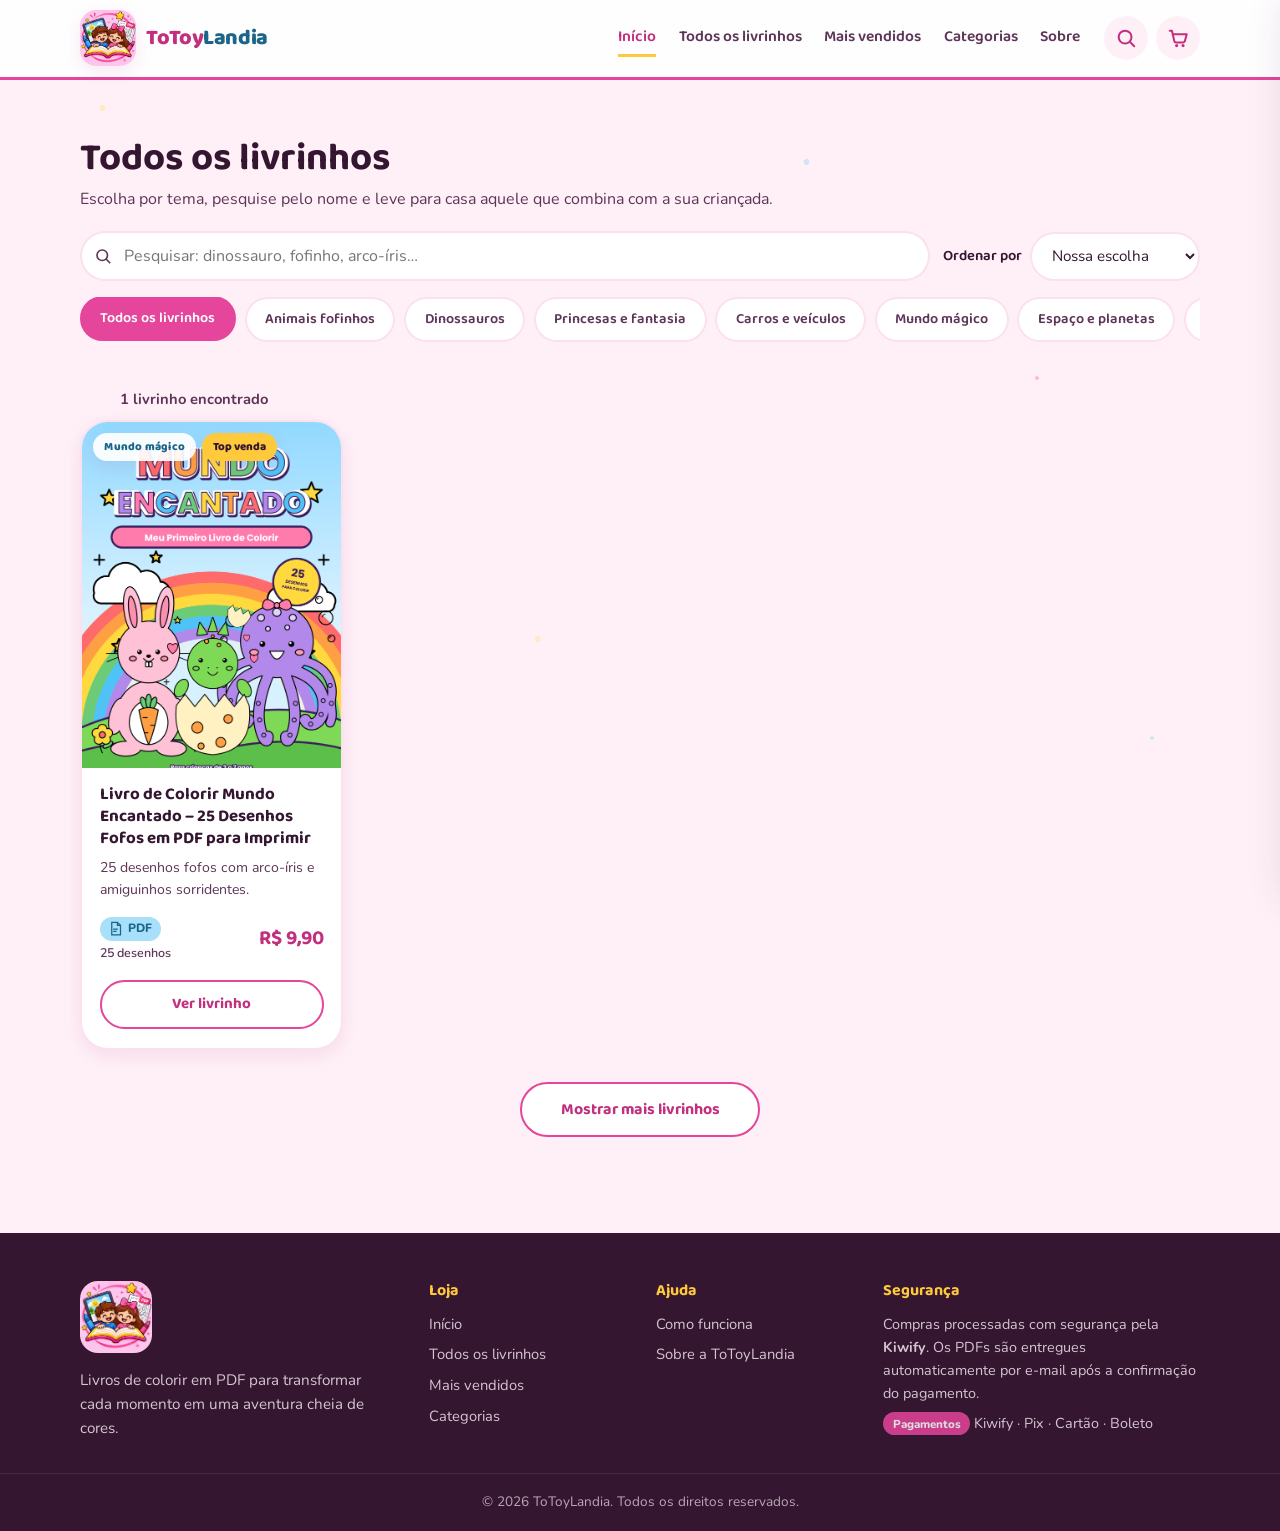
==== catalogo.html @ d05b6ac2 "ToToyLandia — loja de livros de colorir em PDF (checkout Kiwify, catálogo somente leitura, sem paine" ====
<!DOCTYPE html>
<html lang="pt-BR">
<head>
  <meta charset="UTF-8">
  <meta name="viewport" content="width=device-width, initial-scale=1.0">
  <title>Todos os livrinhos — ToToyLandia</title>
  <meta name="description" content="Catálogo completo de livros de colorir em PDF da ToToyLandia: animais, dinossauros, princesas, carros, espaço e muito mais. Entrega por e-mail.">
  <link rel="icon" type="image/jpeg" href="assets/logo.png">
  <link rel="preconnect" href="https://fonts.googleapis.com">
  <link rel="preconnect" href="https://fonts.gstatic.com" crossorigin>
  <link href="https://fonts.googleapis.com/css2?family=Baloo+2:wght@600;700;800&family=Nunito:wght@400;600;700&display=swap" rel="stylesheet">
  <link rel="stylesheet" href="css/style.css">
</head>
<body>
  <div class="ttl-bg-pontinhos" aria-hidden="true"></div>

  <header id="ttl-header"></header>

  <main>
    <section class="ttl-secao" style="padding-bottom: 0;">
      <h1 style="font-size: clamp(1.8rem, 4vw, 2.4rem)">Todos os livrinhos</h1>
      <p style="color: var(--ttl-ink-suave); margin-top: 0.3rem;">Escolha por tema, pesquise pelo nome e leve para casa aquele que combina com a sua criançada.</p>
    </section>

    <!-- ===== Controles: busca + ordenação ===== -->
    <section class="ttl-catalogo-controles" aria-label="Filtros do catálogo">
      <div class="ttl-busca-area">
        <form role="search" onsubmit="return false;">
          <svg viewBox="0 0 24 24" width="18" height="18" aria-hidden="true"><circle cx="11" cy="11" r="7" fill="none" stroke="currentColor" stroke-width="2.2"/><path d="M21 21l-4.3-4.3" fill="none" stroke="currentColor" stroke-width="2.2" stroke-linecap="round"/></svg>
          <label class="sr-unica" hidden for="ttl-busca">Pesquisar</label>
          <input type="search" id="ttl-busca" placeholder="Pesquisar: dinossauro, fofinho, arco-íris…" autocomplete="off">
        </form>
        <div class="ttl-ordenacao">
          <label for="ttl-ordenacao">Ordenar por</label>
          <select id="ttl-ordenacao">
            <option value="relevancia">Nossa escolha</option>
            <option value="populares">Mais vendidos</option>
            <option value="preco-asc">Menor preço</option>
            <option value="preco-desc">Maior preço</option>
          </select>
        </div>
      </div>

      <!-- ===== Chips de categoria ===== -->
      <div class="ttl-chips" id="ttl-chips-categorias" role="group" aria-label="Filtrar por categoria"></div>
    </section>

    <!-- ===== Grade do catálogo ===== -->
    <section class="ttl-catalogo-corpo">
      <div class="ttl-catalogo-cabecalho">
        <span id="ttl-contador-resultados" aria-live="polite"></span>
      </div>

      <div class="ttl-catalogo-grade" id="ttl-catalogo-grade"></div>

      <div class="ttl-sem-resultados" id="ttl-sem-resultados" hidden>
        <img src="assets/logo.png" alt="" width="96" loading="lazy">
        <h3>Ops, nada por aqui</h3>
        <p>Nenhum livrinho encontrado com esses filtros. Tente outra palavra ou limpe a pesquisa.</p>
        <p class="ttl-botao-limpar" style="margin-top: 1rem;">
          <a class="ttl-btn ttl-btn-secundario" href="catalogo.html">Limpar filtros</a>
        </p>
      </div>

      <div class="ttl-carregar-mais-area">
        <button class="ttl-btn ttl-btn-secundario" id="ttl-carregar-mais">Mostrar mais livrinhos</button>
      </div>
    </section>
  </main>

  <footer id="ttl-footer"></footer>

  <script src="js/config.js"></script>
  <script src="js/store.js"></script>
  <script src="js/ui.js"></script>
  <script>
    TTLUI.montarHeader('catalogo');
    TTLUI.montarFooter();
    TTLUI.atualizarBadge();
  </script>
  <script src="js/catalogo.js"></script>
</body>
</html>
---- css/style.css ----
/* ============================================================
   ToToyLandia — folha de estilos principal
   Paleta extraída da logo oficial:
   rosa e9459D · amarelo FFC93C · azul 2FA7E0 · roxo 7B5BE6 · verde 4CC98A
   ============================================================ */

:root {
  /* Paleta da marca */
  --ttl-rosa: #E5459B;
  --ttl-rosa-escuro: #C22F7F;
  --ttl-rosa-claro: #FF8FCA;
  --ttl-rosa-bg: #FFF0F7;
  --ttl-amarelo: #FFC93C;
  --ttl-amarelo-claro: #FFE59A;
  --ttl-azul: #2FA7E0;
  --ttl-azul-claro: #A8DFFA;
  --ttl-azul-escuro: #1B6588;
  --ttl-roxo: #7B5BE6;
  --ttl-verde: #4CC98A;
  --ttl-verde-agua: #4ED8C3;
  --ttl-laranja: #FF9A52;
  --ttl-marrao: #6B4226;
  --ttl-ink: #341630;
  --ttl-ink-suave: #5D3557;
  --ttl-branco: #FFFFFF;

  /* Superfícies */
  --ttl-fundo: var(--ttl-rosa-bg);
  --ttl-fundo-carta: #FFFFFF;
  --ttl-borda: rgba(229, 69, 155, 0.16);

  /* Sombras da marca — leves e quentes */
  --ttl-sombra: 0 6px 18px rgba(165, 52, 122, 0.10);
  --ttl-sombra-forte: 0 14px 34px rgba(165, 52, 122, 0.18);

  /* Rounding — redondo como a logo, nunca exagerado */
  --ttl-raio: 18px;
  --ttl-raio-grande: 28px;
  --ttl-raio-pequeno: 12px;

  /* Tipografia */
  --ttl-fonte-display: 'Baloo 2', ui-rounded, system-ui, sans-serif;
  --ttl-fonte-corpo: 'Nunito', system-ui, sans-serif;

  /* Espaçamento */
  --ttl-latido: clamp(1rem, 4vw, 2.5rem);
}

* { margin: 0; padding: 0; box-sizing: border-box; }

html { scroll-behavior: smooth; }
@media (prefers-reduced-motion: reduce) {
  html { scroll-behavior: auto; }
}

body {
  font-family: var(--ttl-fonte-corpo);
  background: var(--ttl-fundo);
  color: var(--ttl-ink);
  line-height: 1.6;
  -webkit-font-smoothing: antialiased;
}

img { max-width: 100%; display: block; }
a { color: inherit; }
button { font: inherit; cursor: pointer; }

h1, h2, h3, h4 {
  font-family: var(--ttl-fonte-display);
  line-height: 1.2;
  color: var(--ttl-ink);
}

/* Motivo decorativo: estrelas e pontinhos da marca */
.ttl-bg-pontinhos {
  position: fixed;
  inset: 0;
  z-index: -1;
  background-image:
    radial-gradient(circle 3px at 8% 12%, var(--ttl-amarelo-claro) 96%, transparent),
    radial-gradient(circle 2px at 22% 34%, var(--ttl-rosa-claro) 96%, transparent),
    radial-gradient(circle 3px at 63% 18%, var(--ttl-azul-claro) 96%, transparent),
    radial-gradient(circle 2px at 81% 42%, var(--ttl-rosa-claro) 96%, transparent),
    radial-gradient(circle 3px at 42% 71%, var(--ttl-amarelo-claro) 96%, transparent),
    radial-gradient(circle 2px at 90% 82%, var(--ttl-azul-claro) 96%, transparent),
    radial-gradient(circle 3px at 13% 88%, var(--ttl-rosa-claro) 96%, transparent);
  opacity: 0.55;
  pointer-events: none;
}

/* ============ Botões ============ */

.ttl-btn {
  display: inline-flex;
  align-items: center;
  justify-content: center;
  gap: 0.5rem;
  font-family: var(--ttl-fonte-display);
  font-weight: 700;
  font-size: 1rem;
  padding: 0.8rem 1.6rem;
  border-radius: 999px;
  border: none;
  text-decoration: none;
  transition: transform 0.18s ease, box-shadow 0.18s ease, background-color 0.18s ease;
  min-height: 44px;
}
.ttl-btn:active { transform: scale(0.97); }
.ttl-btn:focus-visible { outline: 3px solid var(--ttl-azul); outline-offset: 2px; }

.ttl-btn-primario {
  background: linear-gradient(135deg, var(--ttl-rosa) 0%, var(--ttl-rosa-escuro) 100%);
  color: var(--ttl-branco);
  box-shadow: 0 6px 0 var(--ttl-rosa-escuro), 0 10px 22px rgba(194, 47, 127, 0.35);
}
.ttl-btn-primario:hover { transform: translateY(-2px); box-shadow: 0 8px 0 var(--ttl-rosa-escuro), 0 16px 28px rgba(194, 47, 127, 0.35); }

.ttl-btn-secundario {
  background: var(--ttl-branco);
  color: var(--ttl-rosa-escuro);
  border: 2px solid var(--ttl-rosa);
}
.ttl-btn-secundario:hover { background: var(--ttl-rosa-bg); transform: translateY(-2px); }

.ttl-btn-mini {
  font-family: var(--ttl-fonte-body, var(--ttl-fonte-corpo));
  font-weight: 700;
  font-size: 0.85rem;
  padding: 0.45rem 1rem;
  border-radius: 999px;
  border: 2px solid var(--ttl-rosa);
  background: var(--ttl-branco);
  color: var(--ttl-rosa-escuro);
  transition: background-color 0.15s ease;
}
.ttl-btn-mini:hover { background: var(--ttl-rosa-bg); }
.ttl-btn-mini-alerta {
  border-color: #E44444;
  color: #C22525;
}
.ttl-btn-mini-alerta:hover { background: #FDECEC; }

/* ============ Header ============ */

#ttl-header {
  position: sticky;
  top: 0;
  z-index: 50;
  background: rgba(255, 255, 255, 0.92);
  backdrop-filter: blur(10px);
  border-bottom: 3px solid var(--ttl-rosa);
}

.ttl-header-inner {
  max-width: 1200px;
  margin: 0 auto;
  padding: 0.65rem var(--ttl-latido);
  display: flex;
  align-items: center;
  gap: 1.5rem;
}

.ttl-logo {
  display: flex;
  align-items: center;
  gap: 0.65rem;
  text-decoration: none;
  flex-shrink: 0;
}
.ttl-logo img {
  border-radius: 16px;
  box-shadow: var(--ttl-sombra);
}
.ttl-logo-texto {
  font-family: var(--ttl-fonte-display);
  font-weight: 800;
  font-size: 1.35rem;
  color: var(--ttl-rosa-escuro);
  letter-spacing: -0.02em;
}
.ttl-logo-texto em { font-style: normal; color: var(--ttl-azul-escuro); }

.ttl-nav {
  display: flex;
  gap: 1.4rem;
  margin-left: auto;
}
.ttl-nav a {
  font-family: var(--ttl-fonte-display);
  font-weight: 600;
  font-size: 0.98rem;
  text-decoration: none;
  color: var(--ttl-ink-suave);
  padding: 0.3rem 0;
  border-bottom: 3px solid transparent;
  transition: color 0.15s ease, border-color 0.15s ease;
}
.ttl-nav a:hover { color: var(--ttl-rosa-escuro); }
.ttl-nav a.ativa {
  color: var(--ttl-rosa-escuro);
  border-bottom-color: var(--ttl-amarelo);
}

.ttl-header-acoes { display: flex; gap: 0.5rem; align-items: center; }

.ttl-icon-btn {
  position: relative;
  width: 44px;
  height: 44px;
  border-radius: 50%;
  border: none;
  background: var(--ttl-rosa-bg);
  color: var(--ttl-rosa-escuro);
  display: grid;
  place-items: center;
  transition: background-color 0.15s ease, transform 0.15s ease;
}
.ttl-icon-btn:hover { background: var(--ttl-amarelo-claro); transform: translateY(-1px); }
.ttl-icon-btn:focus-visible { outline: 3px solid var(--ttl-azul); outline-offset: 2px; }

.ttl-badge {
  position: absolute;
  top: -4px;
  right: -4px;
  min-width: 20px;
  height: 20px;
  padding: 0 5px;
  border-radius: 999px;
  background: var(--ttl-amarelo);
  color: var(--ttl-ink);
  font-size: 0.7rem;
  font-weight: 800;
  line-height: 20px;
  text-align: center;
  display: none;
}
.ttl-badge.visivel { display: block; }

.ttl-menu-btn {
  display: none;
  width: 44px;
  height: 44px;
  border-radius: 50%;
  border: none;
  background: var(--ttl-rosa-bg);
  color: var(--ttl-rosa-escuro);
  place-items: center;
}

.ttl-search-barra {
  border-top: 1px dashed var(--ttl-borda);
  background: var(--ttl-branco);
}
.ttl-search-barra form {
  max-width: 1200px;
  margin: 0 auto;
  padding: 0.6rem var(--ttl-latido);
  display: flex;
  align-items: center;
  gap: 0.75rem;
  color: var(--ttl-ink-suave);
}
.ttl-search-barra input {
  flex: 1;
  border: 2px solid var(--ttl-borda);
  border-radius: 999px;
  padding: 0.55rem 1rem;
  font-family: var(--ttl-fonte-corpo);
  font-size: 0.95rem;
  color: var(--ttl-ink);
}
.ttl-search-barra input:focus {
  outline: none;
  border-color: var(--ttl-rosa);
  background: var(--ttl-rosa-bg);
}

@media (max-width: 860px) {
  .ttl-menu-btn { display: grid; }
  .ttl-nav {
    position: absolute;
    top: 100%;
    left: 0;
    right: 0;
    flex-direction: column;
    gap: 0;
    background: var(--ttl-branco);
    border-bottom: 3px solid var(--ttl-rosa);
    box-shadow: var(--ttl-sombra-forte);
    overflow: hidden;
    max-height: 0;
    transition: max-height 0.28s ease;
    margin-left: 0;
  }
  .ttl-nav.aberta { max-height: 340px; }
  .ttl-nav a { padding: 0.9rem var(--ttl-latido); border-bottom: 1px solid rgba(229, 69, 155, 0.08); }
  .ttl-nav a.ativa { border-bottom-color: transparent; background: var(--ttl-rosa-bg); }
}

/* ============ Hero (home) ============ */

.ttl-hero {
  max-width: 1200px;
  margin: 0 auto;
  padding: clamp(2rem, 6vw, 4.5rem) var(--ttl-latido) clamp(2rem, 5vw, 3.5rem);
  display: grid;
  grid-template-columns: 1.15fr 0.85fr;
  gap: clamp(1.5rem, 5vw, 3.5rem);
  align-items: center;
}

.ttl-hero-conteudo h1 {
  font-size: clamp(2rem, 5.2vw, 3.4rem);
  font-weight: 800;
  letter-spacing: -0.02em;
}
.ttl-hero-conteudo h1 .ttl-hero-destaque {
  color: var(--ttl-rosa-escuro);
  position: relative;
  white-space: nowrap;
}
.ttl-hero-destaque::after {
  content: '';
  position: absolute;
  left: 2%;
  right: 2%;
  bottom: 0.02em;
  height: 0.28em;
  background: var(--ttl-amarelo);
  border-radius: 999px;
  z-index: -1;
  opacity: 0.7;
}

.ttl-hero-conteudo p {
  margin-top: 1rem;
  font-size: clamp(1.02rem, 2.2vw, 1.2rem);
  color: var(--ttl-ink-suave);
  max-width: 34rem;
}

.ttl-hero-acoes {
  margin-top: 1.8rem;
  display: flex;
  gap: 0.8rem;
  flex-wrap: wrap;
}

.ttl-hero-confianca {
  margin-top: 1.6rem;
  display: flex;
  gap: 1.4rem;
  flex-wrap: wrap;
  color: var(--ttl-ink-suave);
  font-size: 0.9rem;
  font-weight: 700;
}
.ttl-hero-confianca span {
  display: inline-flex;
  align-items: center;
  gap: 0.4rem;
}
.ttl-hero-confianca svg { color: var(--ttl-verde); }

.ttl-hero-arte {
  position: relative;
  display: grid;
  place-items: center;
}
.ttl-hero-arte img {
  width: min(100%, 400px);
  border-radius: 30px;
  box-shadow: var(--ttl-sombra-forte), 0 0 0 8px var(--ttl-branco), 0 0 0 11px var(--ttl-rosa);
}
.ttl-hero-flutuante {
  position: absolute;
  font-family: var(--ttl-fonte-display);
  font-weight: 700;
  font-size: 0.95rem;
  padding: 0.5rem 1.1rem;
  border-radius: 999px;
  background: var(--ttl-branco);
  box-shadow: var(--ttl-sombra);
  color: var(--ttl-ink);
  animation: ttl-flutuar 4.5s ease-in-out infinite;
}
.ttl-hero-flutuante-1 { top: 6%; left: 0; color: var(--ttl-rosa-escuro); animation-delay: 0.2s; }
.ttl-hero-flutuante-2 { bottom: 10%; right: 0; color: var(--ttl-azul-escuro); animation-delay: 1.4s; }
@keyframes ttl-flutuar {
  0%, 100% { transform: translateY(0); }
  50% { transform: translateY(-9px); }
}
@media (prefers-reduced-motion: reduce) {
  .ttl-hero-flutuante { animation: none; }
}

@media (max-width: 860px) {
  .ttl-hero { grid-template-columns: 1fr; text-align: center; }
  .ttl-hero-conteudo p { margin-inline: auto; }
  .ttl-hero-acoes, .ttl-hero-confianca { justify-content: center; }
  .ttl-hero-arte { order: -1; }
  .ttl-hero-arte img { width: min(72vw, 300px); }
}

/* ============ Tiras de valor ============ */

.ttl-tiras {
  max-width: 1200px;
  margin: 0 auto;
  padding: 0 var(--ttl-latido) 1rem;
  display: grid;
  grid-template-columns: repeat(3, 1fr);
  gap: 1rem;
}
.ttl-tira {
  background: var(--ttl-branco);
  border: 2px solid var(--ttl-borda);
  border-radius: var(--ttl-raio);
  padding: 1rem 1.2rem;
  display: flex;
  gap: 0.8rem;
  align-items: center;
  box-shadow: var(--ttl-sombra);
}
.ttl-tira span { font-size: 1.6rem; }
.ttl-tira strong { font-family: var(--ttl-fonte-display); display: block; font-size: 0.98rem; }
.ttl-tira small { color: var(--ttl-ink-suave); }
@media (max-width: 720px) { .ttl-tiras { grid-template-columns: 1fr; } }

/* ============ Seções ---------- */

.ttl-secao {
  max-width: 1200px;
  margin: 0 auto;
  padding: clamp(2rem, 5vw, 3.5rem) var(--ttl-latido);
}
.ttl-secao-cabecalho {
  display: flex;
  align-items: baseline;
  justify-content: space-between;
  gap: 1rem;
  margin-bottom: 1.6rem;
  flex-wrap: wrap;
}
.ttl-secao-titulo {
  font-size: clamp(1.5rem, 3.4vw, 2rem);
  font-weight: 800;
  display: flex;
  align-items: center;
  gap: 0.6rem;
}
.ttl-secao-titulo .ttl-secao-estrelinha {
  color: var(--ttl-amarelo);
  font-size: 0.85em;
  text-shadow: 0 2px 0 rgba(0,0,0,0.08);
}
.ttl-secao-ver-tudo {
  font-family: var(--ttl-fonte-display);
  font-weight: 700;
  color: var(--ttl-rosa-escuro);
  text-decoration: none;
  font-size: 0.95rem;
}
.ttl-secao-ver-tudo:hover { text-decoration: underline; }

/* ============ Coleções (categorias) ============ */

.ttl-colecoes-grade {
  display: grid;
  grid-template-columns: repeat(4, 1fr);
  gap: 1rem;
}
.ttl-colecao {
  background: var(--ttl-branco);
  border: 2px solid var(--ttl-borda);
  border-radius: var(--ttl-raio);
  padding: 1.3rem 1rem;
  text-align: center;
  text-decoration: none;
  box-shadow: var(--ttl-sombra);
  transition: transform 0.18s ease, box-shadow 0.18s ease, border-color 0.18s ease;
  position: relative;
  overflow: hidden;
}
.ttl-colecao::before {
  content: '';
  position: absolute;
  top: -40%;
  right: -18%;
  width: 8rem;
  height: 8rem;
  border-radius: 50%;
  background: var(--colecao-cor);
  opacity: 0.12;
  transition: opacity 0.18s ease;
}
.ttl-colecao:hover {
  transform: translateY(-4px) scale(1.02);
  box-shadow: var(--ttl-sombra-forte);
  border-color: var(--colecao-cor);
}
.ttl-colecao:hover::before { opacity: 0.22; }
.ttl-colecao-emoji {
  display: grid;
  place-items: center;
  width: 58px;
  height: 58px;
  margin: 0 auto 0.7rem;
  font-size: 1.7rem;
  border-radius: 50%;
  background: var(--colecao-cor);
  color: var(--ttl-branco);
  text-shadow: 0 1px 2px rgba(0,0,0,0.18);
}
.ttl-colecao-nome {
  font-family: var(--ttl-fonte-display);
  font-weight: 700;
  display: block;
  font-size: 1rem;
}
.ttl-colecao-qtd {
  font-size: 0.8rem;
  color: var(--ttl-ink-suave);
}
@media (max-width: 960px) { .ttl-colecoes-grade { grid-template-columns: repeat(3, 1fr); } }
@media (max-width: 640px) { .ttl-colecoes-grade { grid-template-columns: repeat(2, 1fr); } }

/* ============ Banner de novidades ============ */

.ttl-banner-novidades {
  max-width: 1200px;
  margin: 0 auto calc(clamp(2rem, 5vw, 3.5rem));
  padding: 0 var(--ttl-latido);
}
.ttl-banner-novidades-caixa {
  background: linear-gradient(120deg, var(--ttl-rosa) 0%, var(--ttl-roxo) 100%);
  border-radius: var(--ttl-raio-grande);
  padding: clamp(1.6rem, 4vw, 2.6rem);
  color: var(--ttl-branco);
  display: flex;
  align-items: center;
  justify-content: space-between;
  gap: 1.5rem;
  flex-wrap: wrap;
  position: relative;
  overflow: hidden;
  box-shadow: var(--ttl-sombra-forte);
}
.ttl-banner-novidades-caixa::before, .ttl-banner-novidades-caixa::after {
  content: '★';
  position: absolute;
  font-size: 7rem;
  opacity: 0.14;
  color: var(--ttl-amarelo);
}
.ttl-banner-novidades-caixa::before { top: -1.5rem; left: 2%; }
.ttl-banner-novidades-caixa::after { bottom: -2.4rem; right: 4%; }
.ttl-banner-novidades-caixa h2 { color: var(--ttl-branco); font-size: clamp(1.4rem, 3vw, 1.9rem); }
.ttl-banner-novidades-caixa p { opacity: 0.92; margin-top: 0.3rem; max-width: 36rem; }
.ttl-banner-novidades-acao {
  background: var(--ttl-amarelo);
  color: var(--ttl-ink);
  border: none;
  border-radius: 999px;
  font-family: var(--ttl-fonte-display);
  font-weight: 800;
  font-size: 1rem;
  padding: 0.85rem 1.7rem;
  box-shadow: 0 4px 0 rgba(0,0,0,0.14);
  transition: transform 0.15s ease;
}
.ttl-banner-novidades-acao:hover { transform: translateY(-2px); }

/* ============ Cards de produto ============ */

.ttl-grade-vitrine, .ttl-catalogo-grade {
  display: grid;
  grid-template-columns: repeat(auto-fill, minmax(255px, 1fr));
  gap: 1.4rem;
}

.ttl-card {
  background: var(--ttl-fundo-carta);
  border-radius: var(--ttl-raio-grande);
  border: 2px solid var(--ttl-borda);
  overflow: hidden;
  display: flex;
  flex-direction: column;
  box-shadow: var(--ttl-sombra);
  transition: transform 0.2s ease, box-shadow 0.2s ease;
}
.ttl-card:hover {
  transform: translateY(-5px);
  box-shadow: var(--ttl-sombra-forte);
}
.ttl-card-capa {
  position: relative;
  display: block;
  aspect-ratio: 3 / 4;
  background: linear-gradient(160deg, var(--ttl-rosa-bg) 0%, var(--ttl-amarelo-claro) 100%);
  overflow: hidden;
}
.ttl-card-capa img {
  width: 100%;
  height: 100%;
  object-fit: cover;
  transition: transform 0.35s ease;
}
.ttl-card:hover .ttl-card-capa img { transform: scale(1.045); }

.ttl-card-info {
  position: absolute;
  top: 0.7rem;
  left: 0.7rem;
  right: 0.7rem;
  display: flex;
  gap: 0.35rem;
  flex-wrap: wrap;
}
.ttl-card-categoria {
  font-size: 0.72rem;
  font-weight: 800;
  font-family: var(--ttl-fonte-display);
  letter-spacing: 0.02em;
  background: rgba(255, 255, 255, 0.92);
  color: var(--ttl-azul-escuro);
  padding: 0.28rem 0.7rem;
  border-radius: 999px;
  box-shadow: var(--ttl-sombra);
}
.ttl-card-selo {
  font-size: 0.72rem;
  font-weight: 800;
  font-family: var(--ttl-fonte-display);
  padding: 0.28rem 0.7rem;
  border-radius: 999px;
  background: var(--ttl-amarelo);
  color: var(--ttl-ink);
  box-shadow: var(--ttl-sombra);
}
.ttl-card-selo.promo { background: var(--ttl-rosa); color: var(--ttl-branco); }
.ttl-card-selo.admin { background: var(--ttl-azul-claro); color: var(--ttl-azul-escuro); }

.ttl-card-corpo {
  padding: 1rem 1.1rem 1.2rem;
  display: flex;
  flex-direction: column;
  gap: 0.45rem;
  flex: 1;
}
.ttl-card-nome {
  font-size: 1.06rem;
  line-height: 1.3;
}
.ttl-card-nome a { text-decoration: none; color: var(--ttl-ink); }
.ttl-card-nome a:hover { color: var(--ttl-rosa-escuro); }
.ttl-card-descricao {
  font-size: 0.88rem;
  color: var(--ttl-ink-suave);
  display: -webkit-box;
  -webkit-line-clamp: 2;
  -webkit-box-orient: vertical;
  overflow: hidden;
  min-height: 2.6em;
}
.ttl-card-rodape {
  margin-top: auto;
  display: flex;
  align-items: center;
  justify-content: space-between;
  gap: 0.5rem;
  padding-top: 0.5rem;
}
.ttl-card-preco {
  display: flex;
  flex-direction: column;
  gap: 0.15rem;
}
.ttl-card-pdf {
  display: inline-flex;
  align-items: center;
  gap: 0.3rem;
  font-size: 0.75rem;
  font-weight: 800;
  color: var(--ttl-azul-escuro);
  background: var(--ttl-azul-claro);
  border-radius: 999px;
  padding: 0.14rem 0.55rem;
  width: fit-content;
}
.ttl-card-desenhos { font-size: 0.78rem; color: var(--ttl-ink-suave); font-weight: 600; }
.ttl-card-valores { text-align: right; }
.ttl-card-valores s { display: block; font-size: 0.78rem; color: var(--ttl-ink-suave); opacity: 0.7; }
.ttl-card-valores strong {
  font-family: var(--ttl-fonte-display);
  font-size: 1.28rem;
  color: var(--ttl-rosa-escuro);
  line-height: 1.1;
}
.ttl-card-botao {
  margin-top: 0.6rem;
  width: 100%;
  padding: 0.65rem;
  font-size: 0.95rem;
}

/* ============ Catálogo ============ */

.ttl-catalogo-controles { max-width: 1200px; margin: 0 auto; padding: 1.2rem var(--ttl-latido) 0; }

.ttl-busca-area {
  display: flex;
  gap: 0.8rem;
  align-items: center;
  flex-wrap: wrap;
}
.ttl-busca-area form {
  flex: 1;
  min-width: 240px;
  position: relative;
  display: flex;
  align-items: center;
}
.ttl-busca-area form svg {
  position: absolute;
  left: 0.9rem;
  color: var(--ttl-ink-suave);
  pointer-events: none;
}
.ttl-busca-area input {
  width: 100%;
  padding: 0.75rem 1rem 0.75rem 2.6rem;
  border: 2px solid var(--ttl-borda);
  border-radius: 999px;
  font-family: var(--ttl-fonte-corpo);
  font-size: 1rem;
  background: var(--ttl-branco);
}
.ttl-busca-area input:focus { outline: none; border-color: var(--ttl-rosa); }

.ttl-ordenacao {
  display: flex;
  align-items: center;
  gap: 0.5rem;
  font-family: var(--ttl-fonte-display);
  font-weight: 600;
  font-size: 0.92rem;
}
.ttl-ordenacao select {
  padding: 0.7rem 2rem 0.7rem 1rem;
  border-radius: 999px;
  border: 2px solid var(--ttl-borda);
  background: var(--ttl-branco);
  font-family: var(--ttl-fonte-corpo);
  font-size: 0.95rem;
  color: var(--ttl-ink);
  cursor: pointer;
}
.ttl-ordenacao select:focus { outline: none; border-color: var(--ttl-rosa); }

.ttl-chips {
  margin: 1rem 0;
  display: flex;
  gap: 0.55rem;
  overflow-x: auto;
  padding-bottom: 0.5rem;
  scrollbar-width: thin;
}
.ttl-chip {
  flex-shrink: 0;
  padding: 0.55rem 1.15rem;
  border-radius: 999px;
  border: 2px solid var(--ttl-borda);
  background: var(--ttl-branco);
  font-family: var(--ttl-fonte-display);
  font-weight: 600;
  font-size: 0.9rem;
  color: var(--ttl-ink-suave);
  transition: background-color 0.15s ease, color 0.15s ease, border-color 0.15s ease, transform 0.15s ease;
}
.ttl-chip:hover { border-color: var(--ttl-rosa); color: var(--ttl-rosa-escuro); }
.ttl-chip.ativa {
  background: var(--ttl-rosa);
  border-color: var(--ttl-rosa);
  color: var(--ttl-branco);
  transform: translateY(-1px);
}

.ttl-catalogo-cabecalho {
  max-width: 1200px;
  margin: 0 auto;
  padding: 0 var(--ttl-latido);
  display: flex;
  justify-content: space-between;
  align-items: center;
  color: var(--ttl-ink-suave);
  font-weight: 700;
  font-size: 0.92rem;
}

.ttl-catalogo-corpo { max-width: 1200px; margin: 0 auto; padding: 1.4rem var(--ttl-latido) 3rem; }
.ttl-catalogo-grade { margin-top: 0.5rem; }

.ttl-carregar-mais-area { text-align: center; margin-top: 2rem; }
.ttl-carregar-mais-area .ttl-btn { min-width: 240px; }

.ttl-sem-resultados, .ttl-estado-vazio, .ttl-estado-vazio-escuro {
  text-align: center;
  padding: 4rem 1rem;
  color: var(--ttl-ink-suave);
}
.ttl-sem-resultados img, .ttl-estado-vazio img {
  margin: 0 auto 1rem;
  border-radius: 24px;
  opacity: 0.85;
}
.ttl-sem-resultados h3, .ttl-estado-vazio h2 {
  font-size: 1.45rem;
  margin-bottom: 0.4rem;
}
.ttl-estado-vazio .ttl-btn { margin-top: 1.2rem; }

/* ============ Página do produto ============ */

.ttl-produto-main { max-width: 1200px; margin: 0 auto; padding: 1.4rem var(--ttl-latido) 3rem; }

.ttl-breadcrumb {
  max-width: 1200px;
  margin: 0 auto;
  padding: 0 var(--ttl-latido);
  padding-top: 1.2rem;
  font-size: 0.85rem;
  color: var(--ttl-ink-suave);
}
.ttl-breadcrumb a { color: var(--ttl-rosa-escuro); text-decoration: none; font-weight: 700; }
.ttl-breadcrumb a:hover { text-decoration: underline; }
.ttl-breadcrumb span { margin: 0 0.4rem; opacity: 0.5; }

.ttl-produto-layout {
  display: grid;
  grid-template-columns: minmax(0, 0.9fr) minmax(0, 1.1fr);
  gap: clamp(1.5rem, 4vw, 3rem);
  align-items: start;
}

.ttl-produto-capa {
  position: relative;
  border-radius: var(--ttl-raio-grande);
  overflow: hidden;
  box-shadow: var(--ttl-sombra-forte), 0 0 0 6px var(--ttl-branco), 0 0 0 9px var(--ttl-borda);
  background: var(--ttl-rosa-bg);
}
.ttl-produto-capa img { width: 100%; }

.ttl-selo-promo, .ttl-selo-topvenda {
  position: absolute;
  top: 1rem;
  font-family: var(--ttl-fonte-display);
  font-weight: 800;
  font-size: 0.9rem;
  padding: 0.4rem 0.9rem;
  border-radius: 999px;
  box-shadow: var(--ttl-sombra);
}
.ttl-selo-promo { left: 1rem; background: var(--ttl-rosa); color: var(--ttl-branco); }
.ttl-selo-topvenda { right: 1rem; background: var(--ttl-amarelo); color: var(--ttl-ink); }

.ttl-galeria-miniaturas {
  display: flex;
  gap: 0.7rem;
  margin-top: 1rem;
  overflow-x: auto;
  padding-bottom: 0.4rem;
}
.ttl-miniatura {
  flex-shrink: 0;
  width: 84px;
  height: 112px;
  border-radius: var(--ttl-raio-pequeno);
  border: 3px solid transparent;
  overflow: hidden;
  background: var(--ttl-branco);
  padding: 0;
  box-shadow: var(--ttl-sombra);
  transition: border-color 0.15s ease, transform 0.15s ease;
}
.ttl-miniatura img { width: 100%; height: 100%; object-fit: cover; }
.ttl-miniatura:hover { transform: translateY(-2px); }
.ttl-miniatura.ativa { border-color: var(--ttl-rosa); }

.ttl-produto-info { display: flex; flex-direction: column; gap: 1rem; padding-top: 0.4rem; }
.ttl-produto-nome { font-size: clamp(1.7rem, 3.6vw, 2.4rem); letter-spacing: -0.02em; }
.ttl-produto-curta { font-size: 1.08rem; color: var(--ttl-ink-suave); }

.ttl-produto-detalhes {
  display: grid;
  grid-template-columns: repeat(3, 1fr);
  gap: 0.7rem;
}
.ttl-produto-detalhe {
  background: var(--ttl-branco);
  border: 2px solid var(--ttl-borda);
  border-radius: var(--ttl-raio-pequeno);
  padding: 0.75rem 0.9rem;
  text-align: center;
}
.ttl-produto-detalhe strong {
  font-family: var(--ttl-fonte-display);
  font-size: 1.05rem;
  display: block;
  color: var(--ttl-azul-escuro);
}
.ttl-produto-detalhe span { font-size: 0.78rem; color: var(--ttl-ink-suave); }

.ttl-produto-preco {
  display: flex;
  align-items: baseline;
  gap: 0.8rem;
  flex-wrap: wrap;
}
.ttl-produto-preco s { font-size: 1.05rem; color: var(--ttl-ink-suave); opacity: 0.65; }
.ttl-produto-preco-atual {
  font-family: var(--ttl-fonte-display);
  font-weight: 800;
  font-size: clamp(1.8rem, 4vw, 2.4rem);
  color: var(--ttl-rosa-escuro);
  line-height: 1;
}
.ttl-produto-preco .ttl-badge {
  display: inline-block;
  position: static;
  font-size: 0.8rem;
  font-weight: 700;
  background: var(--ttl-amarelo-claro);
  color: var(--ttl-marrao);
  padding: 0.3rem 0.8rem;
  border-radius: 999px;
}

.ttl-produto-comprar { font-size: 1.12rem; padding: 1rem 2rem; }
.ttl-produto-comprar[disabled] { opacity: 0.6; cursor: not-allowed; box-shadow: none; }
.ttl-produto-adicionar { justify-content: start; }

.ttl-produto-confianca {
  background: var(--ttl-branco);
  border: 2px dashed var(--ttl-borda);
  border-radius: var(--ttl-raio-pequeno);
  padding: 0.9rem 1.1rem;
  font-size: 0.9rem;
  color: var(--ttl-ink-suave);
}

.ttl-produto-descricao, .ttl-produto-beneficios {
  max-width: 1200px;
  margin: 0 auto;
  padding: clamp(1.5rem, 4vw, 2.5rem) var(--ttl-latido);
}
.ttl-produto-descricao { background: var(--ttl-branco); border-block: 2px solid var(--ttl-borda); border-radius: 0; }
.ttl-produto-descricao h2, .ttl-produto-beneficios h2 { font-size: 1.5rem; margin-bottom: 1rem; }
.ttl-produto-descricao h3 { font-size: 1.15rem; margin-top: 1.4rem; margin-bottom: 0.4rem; color: var(--ttl-azul-escuro); }
.ttl-produto-descricao p { max-width: 56rem; color: var(--ttl-ink-suave); margin-bottom: 0.6rem; }

.ttl-beneficios-grade {
  display: grid;
  grid-template-columns: repeat(auto-fit, minmax(230px, 1fr));
  gap: 1rem;
}
.ttl-beneficio {
  background: var(--ttl-branco);
  border: 2px solid var(--ttl-borda);
  border-radius: var(--ttl-raio);
  padding: 1.1rem 1.2rem;
  display: flex;
  gap: 0.8rem;
  box-shadow: var(--ttl-sombra);
}
.ttl-beneficio-icone { font-size: 1.5rem; line-height: 1; }
.ttl-beneficio p { font-size: 0.92rem; color: var(--ttl-ink-suave); }

.ttl-previas { max-width: 1200px; margin: 0 auto; padding: 1.5rem var(--ttl-latido); }
.ttl-previas h2 { font-size: 1.5rem; margin-bottom: 1.2rem; }
.ttl-previas-grade {
  display: grid;
  grid-template-columns: repeat(auto-fill, minmax(210px, 1fr));
  gap: 1.1rem;
}
.ttl-previa {
  border-radius: var(--ttl-raio);
  overflow: hidden;
  box-shadow: var(--ttl-sombra);
  border: 2px solid var(--ttl-borda);
  background: var(--ttl-branco);
}
.ttl-previa img { aspect-ratio: 3 / 4; object-fit: cover; width: 100%; transition: transform 0.3s ease; }
.ttl-previa:hover img { transform: scale(1.03); }

/* ============ Sobre (home) ============ */

.ttl-sobre { background: var(--ttl-branco); border-block: 2px solid var(--ttl-borda); }
.ttl-sobre-caixa {
  display: grid;
  grid-template-columns: 0.9fr 1.1fr;
  gap: clamp(1.5rem, 4vw, 3rem);
  align-items: center;
}
.ttl-sobre-caixa img {
  width: min(100%, 320px);
  margin-inline: auto;
  border-radius: 26px;
  box-shadow: var(--ttl-sombra-forte);
}
.ttl-sobre-caixa h2 { font-size: clamp(1.5rem, 3.2vw, 2rem); margin-bottom: 0.8rem; }
.ttl-sobre-caixa p { color: var(--ttl-ink-suave); max-width: 36rem; }
.ttl-sobre-faq { margin-top: 1.6rem; display: grid; gap: 0.7rem; }
.ttl-sobre-faq details {
  background: var(--ttl-rosa-bg);
  border: 2px solid var(--ttl-borda);
  border-radius: var(--ttl-raio-pequeno);
  padding: 0.8rem 1.1rem;
}
.ttl-sobre-faq summary {
  font-family: var(--ttl-fonte-display);
  font-weight: 700;
  cursor: pointer;
  color: var(--ttl-rosa-escuro);
}
.ttl-sobre-faq p { margin-top: 0.5rem; font-size: 0.92rem; }
@media (max-width: 860px) { .ttl-sobre-caixa { grid-template-columns: 1fr; } }

/* ============ Gaveta do carrinho ============ */

.ttl-gaveta-fundo {
  position: fixed;
  inset: 0;
  background: rgba(52, 22, 48, 0.45);
  z-index: 90;
  opacity: 0;
  pointer-events: none;
  transition: opacity 0.25s ease;
}
.ttl-gaveta-carrinho {
  position: fixed;
  top: 0;
  right: 0;
  bottom: 0;
  width: min(420px, 100vw);
  background: var(--ttl-branco);
  z-index: 95;
  display: flex;
  flex-direction: column;
  transform: translateX(105%);
  transition: transform 0.28s cubic-bezier(0.32, 0.72, 0.33, 1);
  box-shadow: -10px 0 40px rgba(52, 22, 48, 0.18);
}
.ttl-gaveta-carrinho.aberta { transform: translateX(0); }
.ttl-gaveta-carrinho.aberta ~ .ttl-gaveta-fundo,
.ttl-gaveta-fundo:has(+ .ttl-gaveta-carrinho.aberta) { opacity: 1; pointer-events: auto; }
body:has(.ttl-gaveta-carrinho.aberta) .ttl-gaveta-fundo { opacity: 1; pointer-events: auto; }

.ttl-carrinho-cabecalho {
  padding: 1.1rem 1.3rem;
  border-bottom: 2px solid var(--ttl-borda);
  display: flex;
  align-items: center;
  justify-content: space-between;
  color: var(--ttl-rosa-escuro);
}
.ttl-carrinho-cabecalho h3 {
  display: flex;
  gap: 0.5rem;
  align-items: center;
  font-size: 1.25rem;
}
.ttl-carrinho-fechar {
  border: none;
  background: var(--ttl-rosa-bg);
  color: var(--ttl-rosa-escuro);
  width: 38px;
  height: 38px;
  border-radius: 50%;
  display: grid;
  place-items: center;
}
.ttl-carrinho-fechar:focus-visible { outline: 3px solid var(--ttl-azul); outline-offset: 2px; }

.ttl-carrinho-lista { flex: 1; overflow-y: auto; padding: 1rem 1.3rem; display: grid;
  gap: 0.9rem;
  align-content: start;
}
.ttl-carrinho-item {
  display: grid;
  grid-template-columns: 56px 1fr 38px;
  gap: 0.8rem;
  align-items: center;
  border: 2px solid var(--ttl-borda);
  border-radius: var(--ttl-raio-pequeno);
  padding: 0.6rem 0.7rem;
  background: var(--ttl-rosa-bg);
}
.ttl-carrinho-item img { border-radius: 10px; width: 56px; height: 68px; object-fit: cover; }
.ttl-carrinho-item-nome { font-family: var(--ttl-fonte-display); font-weight: 700; font-size: 0.9rem; line-height: 1.25; }
.ttl-carrinho-item-preco { font-weight: 700; font-size: 0.92rem; color: var(--ttl-rosa-escuro); }
.ttl-carrinho-item-preco s { opacity: 0.6; font-weight: 400; margin-left: 0.35rem; }
.ttl-carrinho-remover {
  border: none;
  background: none;
  color: var(--ttl-ink-suave);
  width: 38px;
  height: 38px;
  border-radius: 50%;
  display: grid;
  place-items: center;
}
.ttl-carrinho-remover:hover { background: #FDECEC; color: #C22525; }

.ttl-carrinho-vazio {
  text-align: center;
  padding: 3rem 1rem;
  color: var(--ttl-ink-suave);
  display: grid;
  gap: 1rem;
  justify-items: center;
}
.ttl-carrinho-vazio-estrela { font-size: 2.6rem; }

.ttl-carrinho-rodape {
  border-top: 2px solid var(--ttl-borda);
  padding: 1rem 1.3rem 1.3rem;
  display: grid;
  gap: 0.7rem;
}
.ttl-carrinho-total-linha {
  display: flex;
  justify-content: space-between;
  align-items: baseline;
  font-size: 1rem;
}
.ttl-carrinho-total { font-family: var(--ttl-fonte-display); font-size: 1.5rem; color: var(--ttl-rosa-escuro); }
.ttl-carrinho-entrega { font-size: 0.8rem; color: var(--ttl-ink-suave); }

.ttl-aviso-admin {
  font-size: 0.75rem;
  font-weight: 700;
  color: #A25A00;
  background: #FFF3D6;
  border-radius: 8px;
  padding: 0.3rem 0.55rem;
}
.ttl-aviso-admin-grande { font-size: 0.9rem; padding: 0.8rem 1rem; line-height: 1.45; }

/* ============ Admin (painel) ============ */

@media (max-width: 680px) {
  .ttl-produto-layout { grid-template-columns: 1fr; }
}

@media (max-width: 680px) {
  .ttl-produto-layout { grid-template-columns: 1fr; }
}

/* ============ Rodapé ============ */

#ttl-footer {
  margin-top: 3rem;
  background: var(--ttl-ink);
  color: #F3E4EE;
}
.ttl-footer-inner {
  max-width: 1200px;
  margin: 0 auto;
  padding: 3rem var(--ttl-latido) 2rem;
  display: grid;
  grid-template-columns: 1.3fr 0.8fr 0.8fr 1.3fr;
  gap: 2rem;
}
.ttl-footer-marca img { border-radius: 18px; margin-bottom: 0.9rem; }
.ttl-footer-slogan { font-size: 0.95rem; opacity: 0.85; max-width: 22rem; }
.ttl-footer-coluna { display: grid; gap: 0.45rem; align-content: start; }
.ttl-footer-coluna h4 {
  color: var(--ttl-amarelo);
  font-size: 1rem;
  margin-bottom: 0.3rem;
}
.ttl-footer-coluna a { text-decoration: none; opacity: 0.85; font-size: 0.92rem; }
.ttl-footer-coluna a:hover { opacity: 1; color: var(--ttl-amarelo-claro); }
.ttl-footer-coluna p { font-size: 0.9rem; opacity: 0.85; }
.ttl-chip-slack {
  font-size: 0.72rem;
  font-weight: 800;
  background: var(--ttl-rosa);
  color: var(--ttl-branco);
  padding: 0.22rem 0.6rem;
  border-radius: 999px;
}
.ttl-footer-base {
  border-top: 1px solid rgba(255, 255, 255, 0.12);
  text-align: center;
  padding: 1.1rem;
  font-size: 0.85rem;
  opacity: 0.7;
}
@media (max-width: 860px) { .ttl-footer-inner { grid-template-columns: 1fr 1fr; } }
@media (max-width: 560px) { .ttl-footer-inner { grid-template-columns: 1fr; } }

/* ============ Toasts ============ */

.ttl-toasts {
  position: fixed;
  bottom: 1.2rem;
  left: 50%;
  transform: translateX(-50%);
  z-index: 200;
  display: grid;
  gap: 0.5rem;
  width: min(480px, 92vw);
}
.ttl-toast {
  background: var(--ttl-ink);
  color: var(--ttl-branco);
  padding: 0.85rem 1.2rem;
  border-radius: var(--ttl-raio-pequeno);
  font-size: 0.92rem;
  font-weight: 600;
  box-shadow: var(--ttl-sombra-forte);
  opacity: 0;
  transform: translateY(12px);
  transition: opacity 0.3s ease, transform 0.3s ease;
}
.ttl-toast.visivel { opacity: 1; transform: translateY(0); }
.ttl-toast-sucesso { background: #1D7A4C; }
.ttl-toast-aviso { background: #A25A00; }
.ttl-toast-erro { background: #C22525; }

/* ============ Animação de revelação ============ */

.ttl-revelar {
  opacity: 0;
  transform: translateY(14px);
  transition: opacity 0.45s ease, transform 0.45s ease;
}
.ttl-revelar.revelado { opacity: 1; transform: none; }
@media (prefers-reduced-motion: reduce) {
  .ttl-revelar { opacity: 1; transform: none; transition: none; }
  .ttl-card, .ttl-colecao { transition: none; }
}
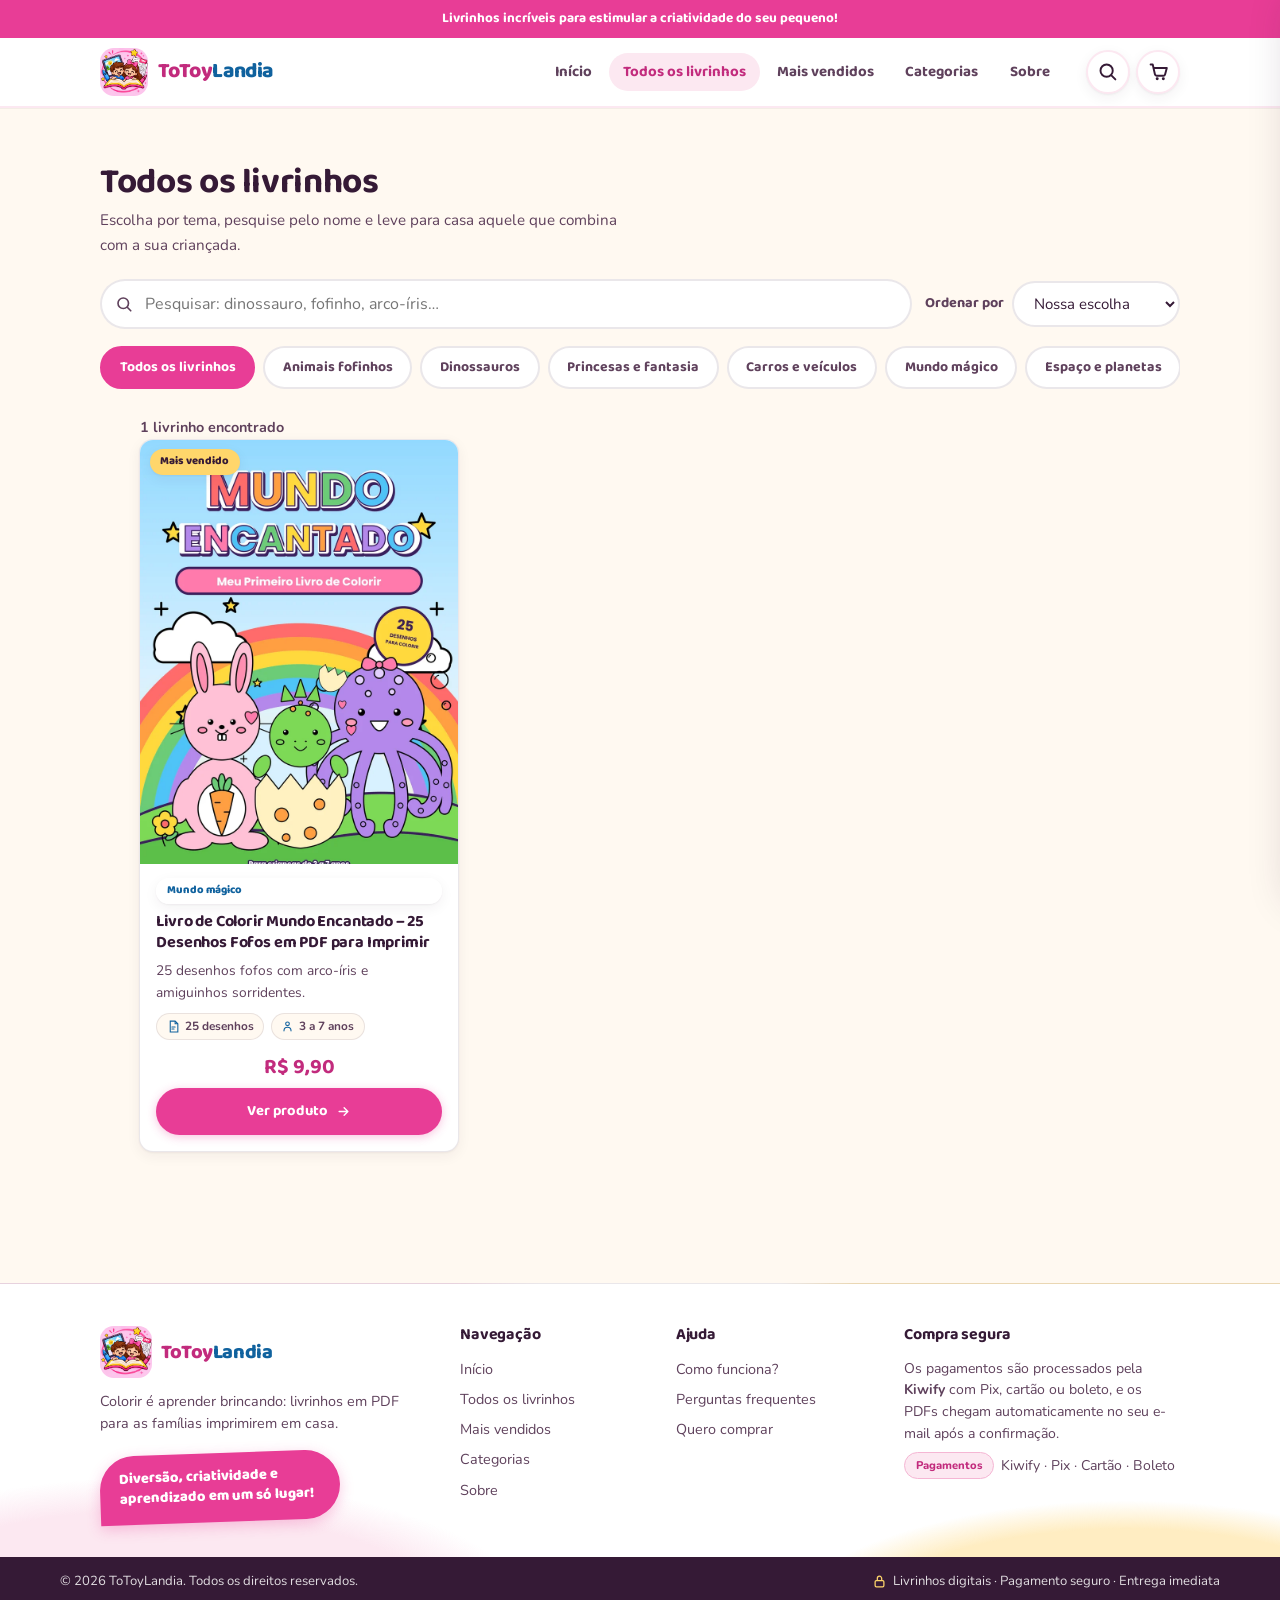
==== commit 45582cd1: "Redesign visual completo: novo design system, home/produto/catalogo redesenhados, carrinho novo, ima" ====
--- a/catalogo.html
+++ b/catalogo.html
@@ -4,22 +4,22 @@
   <meta charset="UTF-8">
   <meta name="viewport" content="width=device-width, initial-scale=1.0">
   <title>Todos os livrinhos — ToToyLandia</title>
-  <meta name="description" content="Catálogo completo de livros de colorir em PDF da ToToyLandia: animais, dinossauros, princesas, carros, espaço e muito mais. Entrega por e-mail.">
-  <link rel="icon" type="image/jpeg" href="assets/logo.png">
+  <meta name="description" content="Catálogo de livrinhos de colorir em PDF da ToToyLandia: animais, dinossauros, princesas, carros, espaço e muito mais. Entrega imediata por e-mail.">
+  <link rel="icon" type="image/png" href="assets/logo.png">
   <link rel="preconnect" href="https://fonts.googleapis.com">
   <link rel="preconnect" href="https://fonts.gstatic.com" crossorigin>
-  <link href="https://fonts.googleapis.com/css2?family=Baloo+2:wght@600;700;800&family=Nunito:wght@400;600;700&display=swap" rel="stylesheet">
+  <link href="https://fonts.googleapis.com/css2?family=Baloo+2:wght@600;700;800&family=Nunito:wght@400;600;700;800&display=swap" rel="stylesheet">
   <link rel="stylesheet" href="css/style.css">
 </head>
 <body>
-  <div class="ttl-bg-pontinhos" aria-hidden="true"></div>
+  <a class="ttl-pular-conteudo" href="#ttl-conteudo">Pular para o conteúdo</a>
 
-  <header id="ttl-header"></header>
+  <header id="ttl-header" data-pagina="catalogo"></header>
 
-  <main>
+  <main id="ttl-conteudo">
     <section class="ttl-secao" style="padding-bottom: 0;">
-      <h1 style="font-size: clamp(1.8rem, 4vw, 2.4rem)">Todos os livrinhos</h1>
-      <p style="color: var(--ttl-ink-suave); margin-top: 0.3rem;">Escolha por tema, pesquise pelo nome e leve para casa aquele que combina com a sua criançada.</p>
+      <h1 style="font-size: clamp(1.7rem, 3.6vw, 2.2rem)">Todos os livrinhos</h1>
+      <p class="ttl-secao-intro" style="margin-top: 0.3rem; margin-bottom: 0;">Escolha por tema, pesquise pelo nome e leve para casa aquele que combina com a sua criançada.</p>
     </section>
 
     <!-- ===== Controles: busca + ordenação ===== -->
@@ -27,8 +27,11 @@
       <div class="ttl-busca-area">
         <form role="search" onsubmit="return false;">
           <svg viewBox="0 0 24 24" width="18" height="18" aria-hidden="true"><circle cx="11" cy="11" r="7" fill="none" stroke="currentColor" stroke-width="2.2"/><path d="M21 21l-4.3-4.3" fill="none" stroke="currentColor" stroke-width="2.2" stroke-linecap="round"/></svg>
-          <label class="sr-unica" hidden for="ttl-busca">Pesquisar</label>
+          <label class="sr-unica" for="ttl-busca">Pesquisar livrinhos</label>
           <input type="search" id="ttl-busca" placeholder="Pesquisar: dinossauro, fofinho, arco-íris…" autocomplete="off">
+          <button type="button" class="ttl-busca-limpar" id="ttl-busca-limpar" aria-label="Limpar pesquisa">
+            <svg viewBox="0 0 24 24" width="14" height="14" aria-hidden="true"><path d="M6 6l12 12M18 6L6 18" fill="none" stroke="currentColor" stroke-width="2.6" stroke-linecap="round"/></svg>
+          </button>
         </form>
         <div class="ttl-ordenacao">
           <label for="ttl-ordenacao">Ordenar por</label>
@@ -57,27 +60,28 @@
         <img src="assets/logo.png" alt="" width="96" loading="lazy">
         <h3>Ops, nada por aqui</h3>
         <p>Nenhum livrinho encontrado com esses filtros. Tente outra palavra ou limpe a pesquisa.</p>
-        <p class="ttl-botao-limpar" style="margin-top: 1rem;">
+        <p style="margin-top: 1rem;">
           <a class="ttl-btn ttl-btn-secundario" href="catalogo.html">Limpar filtros</a>
         </p>
       </div>
 
       <div class="ttl-carregar-mais-area">
-        <button class="ttl-btn ttl-btn-secundario" id="ttl-carregar-mais">Mostrar mais livrinhos</button>
+        <button class="ttl-btn ttl-btn-secundario" id="ttl-carregar-mais" hidden>Mostrar mais livrinhos</button>
       </div>
     </section>
   </main>
 
   <footer id="ttl-footer"></footer>
 
+  <noscript>
+    <p style="max-width: 720px; margin: 1rem auto; padding: 1rem; background: #fff; border-radius: 12px; text-align: center;">
+      Para ver o catálogo de livrinhos, ative o JavaScript no navegador.
+    </p>
+  </noscript>
+
   <script src="js/config.js"></script>
   <script src="js/store.js"></script>
   <script src="js/ui.js"></script>
-  <script>
-    TTLUI.montarHeader('catalogo');
-    TTLUI.montarFooter();
-    TTLUI.atualizarBadge();
-  </script>
   <script src="js/catalogo.js"></script>
 </body>
 </html>
--- a/css/style.css
+++ b/css/style.css
@@ -1,49 +1,55 @@
 /* ============================================================
-   ToToyLandia — folha de estilos principal
-   Paleta extraída da logo oficial:
-   rosa e9459D · amarelo FFC93C · azul 2FA7E0 · roxo 7B5BE6 · verde 4CC98A
+   ToToyLandia — design system
+   Paleta oficial da marca (referência de contraste no vinho):
+   rosa #E83D96 · rosa-suave #F5B6D4 · rosa-fundo #FCE8F1
+   creme #FFF9F1 · vinho #351A36 · amarelo #FFD66B · azul #9DDDF5
+   Fontes: Baloo 2 (títulos) · Nunito (texto)
    ============================================================ */
 
 :root {
-  /* Paleta da marca */
-  --ttl-rosa: #E5459B;
-  --ttl-rosa-escuro: #C22F7F;
-  --ttl-rosa-claro: #FF8FCA;
-  --ttl-rosa-bg: #FFF0F7;
-  --ttl-amarelo: #FFC93C;
-  --ttl-amarelo-claro: #FFE59A;
+  /* Brand */
+  --ttl-rosa: #E83D96;
+  --ttl-rosa-escuro: #C22B7D;
+  --ttl-rosa-suave: #F5B6D4;
+  --ttl-rosa-fundo: #FCE8F1;
+  --ttl-creme: #FFF9F1;
+  --ttl-amarelo: #FFD66B;
+  --ttl-amarelo-suave: #FFEDC2;
   --ttl-azul: #2FA7E0;
-  --ttl-azul-claro: #A8DFFA;
-  --ttl-azul-escuro: #1B6588;
-  --ttl-roxo: #7B5BE6;
+  --ttl-azul-claro: #9DDDF5;
+  --ttl-azul-escuro: #10629E;
   --ttl-verde: #4CC98A;
   --ttl-verde-agua: #4ED8C3;
   --ttl-laranja: #FF9A52;
-  --ttl-marrao: #6B4226;
-  --ttl-ink: #341630;
-  --ttl-ink-suave: #5D3557;
+  --ttl-roxo: #7B5BE6;
+  --ttl-ink: #351A36;
+  --ttl-ink-suave: #5F415C;
   --ttl-branco: #FFFFFF;
 
   /* Superfícies */
-  --ttl-fundo: var(--ttl-rosa-bg);
-  --ttl-fundo-carta: #FFFFFF;
-  --ttl-borda: rgba(229, 69, 155, 0.16);
-
-  /* Sombras da marca — leves e quentes */
-  --ttl-sombra: 0 6px 18px rgba(165, 52, 122, 0.10);
-  --ttl-sombra-forte: 0 14px 34px rgba(165, 52, 122, 0.18);
-
-  /* Rounding — redondo como a logo, nunca exagerado */
-  --ttl-raio: 18px;
-  --ttl-raio-grande: 28px;
-  --ttl-raio-pequeno: 12px;
+  --ttl-fundo: var(--ttl-creme);
+  --ttl-fundo-carta: var(--ttl-branco);
+  --ttl-borda: rgba(53, 26, 54, 0.10);
+  --ttl-borda-forte: rgba(53, 26, 54, 0.16);
+
+  /* Sombras — discretas e quentes */
+  --ttl-sombra: 0 1px 2px rgba(53, 26, 54, 0.05), 0 4px 14px rgba(53, 26, 54, 0.06);
+  --ttl-sombra-forte: 0 2px 6px rgba(53, 26, 54, 0.07), 0 14px 34px rgba(53, 26, 54, 0.12);
+
+  /* Raios — arredondados com moderação */
+  --ttl-raio: 14px;
+  --ttl-raio-grande: 22px;
+  --ttl-raio-pequeno: 10px;
 
   /* Tipografia */
-  --ttl-fonte-display: 'Baloo 2', ui-rounded, system-ui, sans-serif;
+  --ttl-fonte-display: 'Baloo 2', ui-rounded, 'Segoe UI', system-ui, sans-serif;
   --ttl-fonte-corpo: 'Nunito', system-ui, sans-serif;
 
-  /* Espaçamento */
-  --ttl-latido: clamp(1rem, 4vw, 2.5rem);
+  /* Espaço lateral */
+  --ttl-lateral: clamp(1rem, 4vw, 2.5rem);
+
+  /* Largura de conteúdo */
+  --ttl-maximo: 1160px;
 }
 
 * { margin: 0; padding: 0; box-sizing: border-box; }
@@ -59,34 +65,42 @@
   color: var(--ttl-ink);
   line-height: 1.6;
   -webkit-font-smoothing: antialiased;
-}
-
-img { max-width: 100%; display: block; }
+  overflow-x: hidden;
+}
+
+img { max-width: 100%; display: block; height: auto; }
+
+/* display de utilitários nunca pode vencer o atributo hidden */
+[hidden] { display: none !important; }
 a { color: inherit; }
 button { font: inherit; cursor: pointer; }
 
 h1, h2, h3, h4 {
   font-family: var(--ttl-fonte-display);
-  line-height: 1.2;
-  color: var(--ttl-ink);
-}
-
-/* Motivo decorativo: estrelas e pontinhos da marca */
-.ttl-bg-pontinhos {
-  position: fixed;
-  inset: 0;
-  z-index: -1;
-  background-image:
-    radial-gradient(circle 3px at 8% 12%, var(--ttl-amarelo-claro) 96%, transparent),
-    radial-gradient(circle 2px at 22% 34%, var(--ttl-rosa-claro) 96%, transparent),
-    radial-gradient(circle 3px at 63% 18%, var(--ttl-azul-claro) 96%, transparent),
-    radial-gradient(circle 2px at 81% 42%, var(--ttl-rosa-claro) 96%, transparent),
-    radial-gradient(circle 3px at 42% 71%, var(--ttl-amarelo-claro) 96%, transparent),
-    radial-gradient(circle 2px at 90% 82%, var(--ttl-azul-claro) 96%, transparent),
-    radial-gradient(circle 3px at 13% 88%, var(--ttl-rosa-claro) 96%, transparent);
-  opacity: 0.55;
-  pointer-events: none;
-}
+  line-height: 1.18;
+  color: var(--ttl-ink);
+  letter-spacing: -0.01em;
+}
+
+section[id], [id] { scroll-margin-top: 90px; }
+
+/* Foco visível e consistente */
+:focus-visible { outline: 3px solid var(--ttl-azul); outline-offset: 2px; border-radius: 4px; }
+
+/* Pulo de navegação (acessibilidade) */
+.ttl-pular-conteudo {
+  position: absolute;
+  left: 0.6rem;
+  top: -4rem;
+  z-index: 200;
+  background: var(--ttl-ink);
+  color: var(--ttl-branco);
+  padding: 0.6rem 1.1rem;
+  border-radius: var(--ttl-raio-pequeno);
+  font-weight: 700;
+  transition: top 0.2s ease;
+}
+.ttl-pular-conteudo:focus { top: 0.6rem; }
 
 /* ============ Botões ============ */
 
@@ -98,32 +112,47 @@
   font-family: var(--ttl-fonte-display);
   font-weight: 700;
   font-size: 1rem;
-  padding: 0.8rem 1.6rem;
-  border-radius: 999px;
-  border: none;
+  padding: 0.78rem 1.6rem;
+  border-radius: 999px;
+  border: 2px solid transparent;
   text-decoration: none;
-  transition: transform 0.18s ease, box-shadow 0.18s ease, background-color 0.18s ease;
-  min-height: 44px;
-}
-.ttl-btn:active { transform: scale(0.97); }
-.ttl-btn:focus-visible { outline: 3px solid var(--ttl-azul); outline-offset: 2px; }
+  transition: transform 0.16s ease, box-shadow 0.16s ease,
+              background-color 0.16s ease, border-color 0.16s ease, color 0.16s ease;
+  min-height: 46px;
+}
+.ttl-btn:active { transform: scale(0.98); }
 
 .ttl-btn-primario {
-  background: linear-gradient(135deg, var(--ttl-rosa) 0%, var(--ttl-rosa-escuro) 100%);
+  background: var(--ttl-rosa);
   color: var(--ttl-branco);
-  box-shadow: 0 6px 0 var(--ttl-rosa-escuro), 0 10px 22px rgba(194, 47, 127, 0.35);
-}
-.ttl-btn-primario:hover { transform: translateY(-2px); box-shadow: 0 8px 0 var(--ttl-rosa-escuro), 0 16px 28px rgba(194, 47, 127, 0.35); }
+  box-shadow: 0 2px 10px rgba(232, 61, 150, 0.30);
+}
+.ttl-btn-primario:hover {
+  background: var(--ttl-rosa-escuro);
+  transform: translateY(-1px);
+  box-shadow: 0 4px 16px rgba(232, 61, 150, 0.34);
+}
 
 .ttl-btn-secundario {
   background: var(--ttl-branco);
+  color: var(--ttl-ink);
+  border-color: var(--ttl-borda-forte);
+  box-shadow: var(--ttl-sombra);
+}
+.ttl-btn-secundario:hover {
+  border-color: var(--ttl-rosa);
   color: var(--ttl-rosa-escuro);
-  border: 2px solid var(--ttl-rosa);
-}
-.ttl-btn-secundario:hover { background: var(--ttl-rosa-bg); transform: translateY(-2px); }
+  transform: translateY(-1px);
+}
+
+.ttl-btn-amarelo {
+  background: var(--ttl-amarelo);
+  color: var(--ttl-ink);
+  box-shadow: 0 2px 10px rgba(53, 26, 54, 0.12);
+}
+.ttl-btn-amarelo:hover { transform: translateY(-1px); filter: brightness(1.03); }
 
 .ttl-btn-mini {
-  font-family: var(--ttl-fonte-body, var(--ttl-fonte-corpo));
   font-weight: 700;
   font-size: 0.85rem;
   padding: 0.45rem 1rem;
@@ -133,128 +162,145 @@
   color: var(--ttl-rosa-escuro);
   transition: background-color 0.15s ease;
 }
-.ttl-btn-mini:hover { background: var(--ttl-rosa-bg); }
-.ttl-btn-mini-alerta {
-  border-color: #E44444;
-  color: #C22525;
-}
-.ttl-btn-mini-alerta:hover { background: #FDECEC; }
-
-/* ============ Header ============ */
+.ttl-btn-mini:hover { background: var(--ttl-rosa-fundo); }
+
+/* ============ Cabeçalho ============ */
+
+.ttl-avisobar {
+  background: var(--ttl-rosa);
+  color: var(--ttl-branco);
+  text-align: center;
+  font-family: var(--ttl-fonte-display);
+  font-weight: 700;
+  font-size: 0.85rem;
+  padding: 0.5rem 1rem;
+}
 
 #ttl-header {
   position: sticky;
   top: 0;
-  z-index: 50;
-  background: rgba(255, 255, 255, 0.92);
+  z-index: 60;
+  background: rgba(255, 255, 255, 0.94);
+  -webkit-backdrop-filter: blur(10px);
   backdrop-filter: blur(10px);
-  border-bottom: 3px solid var(--ttl-rosa);
+  border-bottom: 2px solid var(--ttl-rosa-fundo);
+  box-shadow: 0 1px 0 rgba(53, 26, 54, 0.05);
 }
 
 .ttl-header-inner {
-  max-width: 1200px;
+  max-width: var(--ttl-maximo);
   margin: 0 auto;
-  padding: 0.65rem var(--ttl-latido);
-  display: flex;
-  align-items: center;
-  gap: 1.5rem;
+  padding: 0.55rem var(--ttl-lateral);
+  display: flex;
+  align-items: center;
+  gap: 1.4rem;
+  min-height: 68px;
 }
 
 .ttl-logo {
   display: flex;
   align-items: center;
-  gap: 0.65rem;
+  gap: 0.6rem;
   text-decoration: none;
   flex-shrink: 0;
 }
-.ttl-logo img {
-  border-radius: 16px;
-  box-shadow: var(--ttl-sombra);
-}
+.ttl-logo img { border-radius: 14px; }
 .ttl-logo-texto {
   font-family: var(--ttl-fonte-display);
   font-weight: 800;
-  font-size: 1.35rem;
+  font-size: 1.32rem;
   color: var(--ttl-rosa-escuro);
   letter-spacing: -0.02em;
+  line-height: 1;
 }
 .ttl-logo-texto em { font-style: normal; color: var(--ttl-azul-escuro); }
 
 .ttl-nav {
   display: flex;
-  gap: 1.4rem;
+  gap: 0.25rem;
   margin-left: auto;
 }
 .ttl-nav a {
   font-family: var(--ttl-fonte-display);
-  font-weight: 600;
-  font-size: 0.98rem;
+  font-weight: 700;
+  font-size: 0.94rem;
   text-decoration: none;
   color: var(--ttl-ink-suave);
-  padding: 0.3rem 0;
-  border-bottom: 3px solid transparent;
-  transition: color 0.15s ease, border-color 0.15s ease;
-}
-.ttl-nav a:hover { color: var(--ttl-rosa-escuro); }
+  padding: 0.45rem 0.85rem;
+  border-radius: 999px;
+  transition: background-color 0.15s ease, color 0.15s ease;
+}
+.ttl-nav a:hover { color: var(--ttl-rosa-escuro); background: var(--ttl-rosa-fundo); }
 .ttl-nav a.ativa {
   color: var(--ttl-rosa-escuro);
-  border-bottom-color: var(--ttl-amarelo);
-}
-
-.ttl-header-acoes { display: flex; gap: 0.5rem; align-items: center; }
+  background: var(--ttl-rosa-fundo);
+}
+
+.ttl-header-acoes { display: flex; gap: 0.4rem; align-items: center; }
 
 .ttl-icon-btn {
   position: relative;
   width: 44px;
   height: 44px;
   border-radius: 50%;
-  border: none;
-  background: var(--ttl-rosa-bg);
-  color: var(--ttl-rosa-escuro);
+  border: 2px solid var(--ttl-rosa-fundo);
+  background: var(--ttl-branco);
+  color: var(--ttl-ink);
   display: grid;
   place-items: center;
-  transition: background-color 0.15s ease, transform 0.15s ease;
-}
-.ttl-icon-btn:hover { background: var(--ttl-amarelo-claro); transform: translateY(-1px); }
-.ttl-icon-btn:focus-visible { outline: 3px solid var(--ttl-azul); outline-offset: 2px; }
+  box-shadow: var(--ttl-sombra);
+  transition: background-color 0.15s ease, transform 0.15s ease, color 0.15s ease;
+}
+.ttl-icon-btn:hover { background: var(--ttl-rosa-fundo); color: var(--ttl-rosa-escuro); transform: translateY(-1px); }
+.ttl-icon-btn[aria-expanded="true"] { background: var(--ttl-rosa-fundo); color: var(--ttl-rosa-escuro); }
 
 .ttl-badge {
   position: absolute;
-  top: -4px;
-  right: -4px;
-  min-width: 20px;
-  height: 20px;
+  top: -3px;
+  right: -3px;
+  min-width: 19px;
+  height: 19px;
   padding: 0 5px;
   border-radius: 999px;
-  background: var(--ttl-amarelo);
-  color: var(--ttl-ink);
-  font-size: 0.7rem;
+  background: var(--ttl-rosa);
+  color: var(--ttl-branco);
+  font-size: 0.68rem;
   font-weight: 800;
-  line-height: 20px;
+  line-height: 19px;
   text-align: center;
   display: none;
 }
 .ttl-badge.visivel { display: block; }
+.ttl-badge.pulsar { animation: ttl-badge-pulsar 0.35s ease; }
+@keyframes ttl-badge-pulsar {
+  0% { transform: scale(1); }
+  45% { transform: scale(1.35); }
+  100% { transform: scale(1); }
+}
 
 .ttl-menu-btn {
   display: none;
   width: 44px;
   height: 44px;
   border-radius: 50%;
-  border: none;
-  background: var(--ttl-rosa-bg);
-  color: var(--ttl-rosa-escuro);
-  place-items: center;
-}
-
+  border: 2px solid var(--ttl-rosa-fundo);
+  background: var(--ttl-branco);
+  color: var(--ttl-ink);
+  box-shadow: var(--ttl-sombra);
+}
+
+/* Barra de pesquisa do header */
 .ttl-search-barra {
   border-top: 1px dashed var(--ttl-borda);
   background: var(--ttl-branco);
-}
+  overflow: hidden;
+  animation: ttl-pesquisa-abrir 0.22s ease;
+}
+@keyframes ttl-pesquisa-abrir { from { opacity: 0; } to { opacity: 1; } }
 .ttl-search-barra form {
-  max-width: 1200px;
+  max-width: var(--ttl-maximo);
   margin: 0 auto;
-  padding: 0.6rem var(--ttl-latido);
+  padding: 0.6rem var(--ttl-lateral);
   display: flex;
   align-items: center;
   gap: 0.75rem;
@@ -268,53 +314,79 @@
   font-family: var(--ttl-fonte-corpo);
   font-size: 0.95rem;
   color: var(--ttl-ink);
-}
-.ttl-search-barra input:focus {
-  outline: none;
-  border-color: var(--ttl-rosa);
-  background: var(--ttl-rosa-bg);
-}
-
-@media (max-width: 860px) {
-  .ttl-menu-btn { display: grid; }
+  background: var(--ttl-creme);
+  min-width: 0;
+}
+.ttl-search-barra input:focus { outline: none; border-color: var(--ttl-rosa); background: var(--ttl-branco); }
+
+@media (max-width: 900px) {
+  .ttl-menu-btn { display: grid; place-items: center; }
   .ttl-nav {
     position: absolute;
     top: 100%;
     left: 0;
     right: 0;
     flex-direction: column;
-    gap: 0;
+    gap: 0.15rem;
     background: var(--ttl-branco);
-    border-bottom: 3px solid var(--ttl-rosa);
+    border-bottom: 2px solid var(--ttl-rosa-fundo);
     box-shadow: var(--ttl-sombra-forte);
+    padding: 0.5rem;
+    max-height: 0;
     overflow: hidden;
-    max-height: 0;
-    transition: max-height 0.28s ease;
+    opacity: 0;
+    transform: translateY(-6px);
+    transition: max-height 0.26s ease, opacity 0.2s ease, transform 0.26s ease;
     margin-left: 0;
   }
-  .ttl-nav.aberta { max-height: 340px; }
-  .ttl-nav a { padding: 0.9rem var(--ttl-latido); border-bottom: 1px solid rgba(229, 69, 155, 0.08); }
-  .ttl-nav a.ativa { border-bottom-color: transparent; background: var(--ttl-rosa-bg); }
-}
-
-/* ============ Hero (home) ============ */
+  .ttl-nav.aberta { max-height: 340px; opacity: 1; transform: none; }
+  .ttl-nav a { padding: 0.85rem 1rem; border-radius: var(--ttl-raio-pequeno); }
+}
+@media (prefers-reduced-motion: reduce) {
+  .ttl-nav { transition: none; }
+}
+
+/* ============ Hero ============ */
 
 .ttl-hero {
-  max-width: 1200px;
+  position: relative;
+  overflow: hidden;
+  background:
+    radial-gradient(780px 420px at 88% 8%, var(--ttl-rosa-fundo) 55%, transparent 68%),
+    radial-gradient(520px 340px at 62% 100%, var(--ttl-amarelo-suave) 60%, transparent 72%);
+}
+.ttl-hero-conteudo {
+  max-width: var(--ttl-maximo);
   margin: 0 auto;
-  padding: clamp(2rem, 6vw, 4.5rem) var(--ttl-latido) clamp(2rem, 5vw, 3.5rem);
-  display: grid;
-  grid-template-columns: 1.15fr 0.85fr;
-  gap: clamp(1.5rem, 5vw, 3.5rem);
-  align-items: center;
+  padding: clamp(2.2rem, 6vw, 4.2rem) var(--ttl-lateral);
+  display: grid;
+  grid-template-columns: 1.05fr 0.95fr;
+  gap: clamp(1.6rem, 5vw, 3.4rem);
+  align-items: center;
+  position: relative;
+}
+
+.ttl-hero-identificacao {
+  display: inline-flex;
+  align-items: center;
+  gap: 0.45rem;
+  font-family: var(--ttl-fonte-display);
+  font-weight: 700;
+  font-size: 0.86rem;
+  color: var(--ttl-rosa-escuro);
+  background: var(--ttl-branco);
+  border: 2px solid var(--ttl-rosa-fundo);
+  padding: 0.32rem 0.9rem;
+  border-radius: 999px;
+  margin-bottom: 1.1rem;
+  box-shadow: var(--ttl-sombra);
 }
 
 .ttl-hero-conteudo h1 {
-  font-size: clamp(2rem, 5.2vw, 3.4rem);
+  font-size: clamp(2.05rem, 4.8vw, 3.25rem);
   font-weight: 800;
-  letter-spacing: -0.02em;
-}
-.ttl-hero-conteudo h1 .ttl-hero-destaque {
+}
+.ttl-hero-destaque {
   color: var(--ttl-rosa-escuro);
   position: relative;
   white-space: nowrap;
@@ -322,146 +394,257 @@
 .ttl-hero-destaque::after {
   content: '';
   position: absolute;
-  left: 2%;
-  right: 2%;
-  bottom: 0.02em;
-  height: 0.28em;
+  left: 1%;
+  right: 1%;
+  bottom: 0.04em;
+  height: 0.26em;
   background: var(--ttl-amarelo);
   border-radius: 999px;
   z-index: -1;
-  opacity: 0.7;
-}
-
-.ttl-hero-conteudo p {
+}
+
+.ttl-hero-subtitulo {
   margin-top: 1rem;
-  font-size: clamp(1.02rem, 2.2vw, 1.2rem);
-  color: var(--ttl-ink-suave);
-  max-width: 34rem;
+  font-size: clamp(1.02rem, 2vw, 1.18rem);
+  color: var(--ttl-ink-suave);
+  max-width: 33rem;
 }
 
 .ttl-hero-acoes {
-  margin-top: 1.8rem;
+  margin-top: 1.7rem;
   display: flex;
   gap: 0.8rem;
   flex-wrap: wrap;
 }
 
 .ttl-hero-confianca {
-  margin-top: 1.6rem;
-  display: flex;
-  gap: 1.4rem;
+  margin-top: 1.7rem;
+  display: flex;
+  gap: clamp(1rem, 2.6vw, 1.6rem);
   flex-wrap: wrap;
   color: var(--ttl-ink-suave);
   font-size: 0.9rem;
-  font-weight: 700;
+  font-weight: 600;
+  align-items: center;
 }
 .ttl-hero-confianca span {
   display: inline-flex;
   align-items: center;
-  gap: 0.4rem;
-}
-.ttl-hero-confianca svg { color: var(--ttl-verde); }
+  gap: 0.5rem;
+  max-width: 12.5rem;
+  line-height: 1.35;
+}
+.ttl-hero-confianca svg {
+  flex-shrink: 0;
+  width: 34px;
+  height: 34px;
+  border-radius: 50%;
+  padding: 8px;
+  box-sizing: border-box;
+}
+.ttl-hero-confianca .ic-amarelo { color: #B47D00; background: var(--ttl-amarelo-suave); }
+.ttl-hero-confianca .ic-azul { color: var(--ttl-azul-escuro); background: var(--ttl-azul-claro); }
+.ttl-hero-confianca .ic-rosa { color: var(--ttl-rosa-escuro); background: var(--ttl-rosa-fundo); }
 
 .ttl-hero-arte {
   position: relative;
   display: grid;
   place-items: center;
-}
-.ttl-hero-arte img {
-  width: min(100%, 400px);
+  padding: 0.5rem;
+  min-height: 320px;
+}
+
+/* Ilustração original da marca em destaque */
+.ttl-hero-arte-figura {
+  width: min(88%, 380px);
   border-radius: 30px;
-  box-shadow: var(--ttl-sombra-forte), 0 0 0 8px var(--ttl-branco), 0 0 0 11px var(--ttl-rosa);
+  box-shadow: var(--ttl-sombra-forte), 0 0 0 8px var(--ttl-branco);
+  transform: rotate(-1.5deg);
+  position: relative;
+  z-index: 2;
 }
 .ttl-hero-flutuante {
   position: absolute;
   font-family: var(--ttl-fonte-display);
   font-weight: 700;
-  font-size: 0.95rem;
-  padding: 0.5rem 1.1rem;
-  border-radius: 999px;
-  background: var(--ttl-branco);
-  box-shadow: var(--ttl-sombra);
-  color: var(--ttl-ink);
-  animation: ttl-flutuar 4.5s ease-in-out infinite;
-}
-.ttl-hero-flutuante-1 { top: 6%; left: 0; color: var(--ttl-rosa-escuro); animation-delay: 0.2s; }
-.ttl-hero-flutuante-2 { bottom: 10%; right: 0; color: var(--ttl-azul-escuro); animation-delay: 1.4s; }
+  font-size: 0.88rem;
+  padding: 0.45rem 1rem;
+  border-radius: 999px;
+  background: var(--ttl-branco);
+  box-shadow: var(--ttl-sombra);
+  color: var(--ttl-ink);
+  display: inline-flex;
+  align-items: center;
+  gap: 0.4rem;
+  z-index: 4;
+  white-space: nowrap;
+}
+.ttl-hero-flutuante svg { flex-shrink: 0; }
+.ttl-hero-flutuante-1 { top: 6%; left: -2%; color: var(--ttl-rosa-escuro); animation: ttl-flutuar 5s ease-in-out infinite; }
+.ttl-hero-flutuante-2 { bottom: 8%; right: -2%; color: var(--ttl-azul-escuro); animation: ttl-flutuar 5.8s ease-in-out 0.8s infinite; }
 @keyframes ttl-flutuar {
   0%, 100% { transform: translateY(0); }
-  50% { transform: translateY(-9px); }
+  50% { transform: translateY(-8px); }
 }
 @media (prefers-reduced-motion: reduce) {
   .ttl-hero-flutuante { animation: none; }
 }
 
-@media (max-width: 860px) {
-  .ttl-hero { grid-template-columns: 1fr; text-align: center; }
-  .ttl-hero-conteudo p { margin-inline: auto; }
-  .ttl-hero-acoes, .ttl-hero-confianca { justify-content: center; }
-  .ttl-hero-arte { order: -1; }
-  .ttl-hero-arte img { width: min(72vw, 300px); }
-}
-
-/* ============ Tiras de valor ============ */
+@media (max-width: 900px) {
+  .ttl-hero-conteudo { grid-template-columns: 1fr; text-align: center; }
+  .ttl-hero-conteudo > * { margin-inline: auto; }
+  .ttl-hero-confianca { justify-content: center; }
+  .ttl-hero-arte { order: -1; min-height: 0; }
+  .ttl-hero-arte-figura { width: min(74%, 300px); }
+  .ttl-hero-flutuante-1 { top: 4%; left: 2%; }
+  .ttl-hero-flutuante-2 { bottom: 2%; right: 2%; }
+}
+@media (max-width: 460px) {
+  .ttl-hero-flutuante-2 { display: none; }
+  .ttl-hero-confianca span { max-width: 100%; }
+}
+
+/* ============ Benefícios (tiras) ============ */
 
 .ttl-tiras {
-  max-width: 1200px;
+  max-width: var(--ttl-maximo);
   margin: 0 auto;
-  padding: 0 var(--ttl-latido) 1rem;
+  padding: 0 var(--ttl-lateral);
+  margin-top: clamp(1.6rem, 4vw, 2.6rem);
   display: grid;
   grid-template-columns: repeat(3, 1fr);
   gap: 1rem;
 }
 .ttl-tira {
   background: var(--ttl-branco);
-  border: 2px solid var(--ttl-borda);
+  border: 1.5px solid var(--ttl-borda);
   border-radius: var(--ttl-raio);
-  padding: 1rem 1.2rem;
-  display: flex;
-  gap: 0.8rem;
-  align-items: center;
-  box-shadow: var(--ttl-sombra);
-}
-.ttl-tira span { font-size: 1.6rem; }
-.ttl-tira strong { font-family: var(--ttl-fonte-display); display: block; font-size: 0.98rem; }
-.ttl-tira small { color: var(--ttl-ink-suave); }
-@media (max-width: 720px) { .ttl-tiras { grid-template-columns: 1fr; } }
-
-/* ============ Seções ---------- */
+  padding: 1.1rem 1.2rem;
+  display: flex;
+  gap: 0.9rem;
+  align-items: flex-start;
+  box-shadow: var(--ttl-sombra);
+}
+.ttl-tira-icone {
+  flex-shrink: 0;
+  width: 46px;
+  height: 46px;
+  border-radius: 13px;
+  display: grid;
+  place-items: center;
+  color: var(--ttl-roxo);
+  background: rgba(123, 91, 230, 0.11);
+}
+.ttl-tira:nth-child(2) .ttl-tira-icone { color: var(--ttl-azul-escuro); background: rgba(47, 167, 224, 0.11); }
+.ttl-tira:nth-child(3) .ttl-tira-icone { color: #B9770900; background: transparent; }
+.ttl-tira:nth-child(3) .ttl-tira-icone { color: var(--ttl-rosa-escuro); background: var(--ttl-rosa-fundo); }
+.ttl-tira strong {
+  font-family: var(--ttl-fonte-display);
+  display: block;
+  font-size: 0.98rem;
+  line-height: 1.3;
+}
+.ttl-tira small { color: var(--ttl-ink-suave); font-size: 0.86rem; line-height: 1.45; display: block; }
+@media (max-width: 780px) { .ttl-tiras { grid-template-columns: 1fr; } }
+@media (max-width: 980px) and (min-width: 781px) { .ttl-tiras { grid-template-columns: repeat(3, 1fr); } }
+
+/* ============ Como funciona ============ */
+
+.ttl-como-funciona {
+  max-width: var(--ttl-maximo);
+  margin: 0 auto;
+  padding: 0 var(--ttl-lateral);
+  margin-top: clamp(2.2rem, 5vw, 3.2rem);
+}
+.ttl-como-funciona-passos {
+  display: grid;
+  grid-template-columns: repeat(4, 1fr);
+  gap: 1rem;
+  counter-reset: passo;
+}
+.ttl-passo {
+  background: var(--ttl-branco);
+  border: 1.5px solid var(--ttl-borda);
+  border-radius: var(--ttl-raio);
+  padding: 1.2rem 1.1rem 1.1rem;
+  box-shadow: var(--ttl-sombra);
+  position: relative;
+}
+.ttl-passo-numero {
+  counter-increment: passo;
+  width: 34px;
+  height: 34px;
+  border-radius: 50%;
+  background: var(--ttl-amarelo);
+  color: var(--ttl-ink);
+  font-family: var(--ttl-fonte-display);
+  font-weight: 800;
+  display: grid;
+  place-items: center;
+  margin-bottom: 0.7rem;
+}
+.ttl-passo-numero::before { content: counter(passo); }
+.ttl-passo::after {
+  content: '';
+  position: absolute;
+  right: -0.62rem;
+  top: 50%;
+  width: 1.2rem;
+  height: 2px;
+  background: var(--ttl-rosa-suave);
+}
+.ttl-passo:last-child::after { display: none; }
+.ttl-passo strong { font-family: var(--ttl-fonte-display); font-size: 0.97rem; display: block; }
+.ttl-passo p { font-size: 0.85rem; color: var(--ttl-ink-suave); margin-top: 0.25rem; line-height: 1.45; }
+@media (max-width: 920px) {
+  .ttl-como-funciona-passos { grid-template-columns: repeat(2, 1fr); }
+  .ttl-passo:nth-child(2n)::after { display: none; }
+}
+@media (max-width: 480px) {
+  .ttl-como-funciona-passos { grid-template-columns: 1fr; }
+  .ttl-passo::after { display: none; }
+}
+
+/* ============ Seções genéricas ============ */
 
 .ttl-secao {
-  max-width: 1200px;
+  max-width: var(--ttl-maximo);
   margin: 0 auto;
-  padding: clamp(2rem, 5vw, 3.5rem) var(--ttl-latido);
+  padding: clamp(2.2rem, 5vw, 3.4rem) var(--ttl-lateral);
 }
 .ttl-secao-cabecalho {
   display: flex;
   align-items: baseline;
   justify-content: space-between;
   gap: 1rem;
+  margin-bottom: 1.5rem;
+  flex-wrap: wrap;
+}
+.ttl-secao-titulo { font-size: clamp(1.45rem, 3vw, 1.9rem); font-weight: 800; }
+.ttl-secao-intro {
+  color: var(--ttl-ink-suave);
+  font-size: 0.95rem;
+  margin-top: -0.9rem;
   margin-bottom: 1.6rem;
-  flex-wrap: wrap;
-}
-.ttl-secao-titulo {
-  font-size: clamp(1.5rem, 3.4vw, 2rem);
-  font-weight: 800;
-  display: flex;
-  align-items: center;
-  gap: 0.6rem;
-}
-.ttl-secao-titulo .ttl-secao-estrelinha {
-  color: var(--ttl-amarelo);
-  font-size: 0.85em;
-  text-shadow: 0 2px 0 rgba(0,0,0,0.08);
+  max-width: 34rem;
 }
 .ttl-secao-ver-tudo {
   font-family: var(--ttl-fonte-display);
   font-weight: 700;
   color: var(--ttl-rosa-escuro);
   text-decoration: none;
-  font-size: 0.95rem;
-}
-.ttl-secao-ver-tudo:hover { text-decoration: underline; }
+  font-size: 0.9rem;
+  display: inline-flex;
+  align-items: center;
+  gap: 0.35rem;
+  border: 2px solid var(--ttl-rosa-fundo);
+  background: var(--ttl-branco);
+  padding: 0.42rem 1.05rem;
+  border-radius: 999px;
+  box-shadow: var(--ttl-sombra);
+  transition: border-color 0.15s ease, background-color 0.15s ease, transform 0.15s ease;
+}
+.ttl-secao-ver-tudo:hover { border-color: var(--ttl-rosa-suave); background: var(--ttl-rosa-fundo); transform: translateY(-1px); }
 
 /* ============ Coleções (categorias) ============ */
 
@@ -472,9 +655,9 @@
 }
 .ttl-colecao {
   background: var(--ttl-branco);
-  border: 2px solid var(--ttl-borda);
+  border: 1.5px solid var(--ttl-borda);
   border-radius: var(--ttl-raio);
-  padding: 1.3rem 1rem;
+  padding: 1.2rem 0.9rem;
   text-align: center;
   text-decoration: none;
   box-shadow: var(--ttl-sombra);
@@ -485,119 +668,77 @@
 .ttl-colecao::before {
   content: '';
   position: absolute;
-  top: -40%;
-  right: -18%;
-  width: 8rem;
-  height: 8rem;
+  top: -42%;
+  left: 50%;
+  transform: translateX(-50%);
+  width: 7rem;
+  height: 7rem;
   border-radius: 50%;
   background: var(--colecao-cor);
-  opacity: 0.12;
+  opacity: 0.13;
   transition: opacity 0.18s ease;
 }
-.ttl-colecao:hover {
-  transform: translateY(-4px) scale(1.02);
-  box-shadow: var(--ttl-sombra-forte);
-  border-color: var(--colecao-cor);
-}
-.ttl-colecao:hover::before { opacity: 0.22; }
-.ttl-colecao-emoji {
+.ttl-colecao:hover { transform: translateY(-4px); box-shadow: var(--ttl-sombra-forte); border-color: var(--colecao-cor); }
+.ttl-colecao:hover::before { opacity: 0.24; }
+.ttl-colecao-icone {
   display: grid;
   place-items: center;
-  width: 58px;
-  height: 58px;
+  width: 60px;
+  height: 60px;
   margin: 0 auto 0.7rem;
-  font-size: 1.7rem;
-  border-radius: 50%;
-  background: var(--colecao-cor);
-  color: var(--ttl-branco);
-  text-shadow: 0 1px 2px rgba(0,0,0,0.18);
+  font-size: 1.75rem;
+  line-height: 1;
+  border-radius: 18px;
+  background: color-mix(in srgb, var(--colecao-cor) 20%, var(--ttl-branco));
+  position: relative;
 }
 .ttl-colecao-nome {
   font-family: var(--ttl-fonte-display);
   font-weight: 700;
   display: block;
-  font-size: 1rem;
-}
-.ttl-colecao-qtd {
-  font-size: 0.8rem;
-  color: var(--ttl-ink-suave);
-}
+  font-size: 0.98rem;
+  color: var(--ttl-ink);
+}
+.ttl-colecao-qtd { font-size: 0.8rem; color: var(--ttl-ink-suave); }
+.ttl-colecao-qtd em { font-style: italic; }
 @media (max-width: 960px) { .ttl-colecoes-grade { grid-template-columns: repeat(3, 1fr); } }
 @media (max-width: 640px) { .ttl-colecoes-grade { grid-template-columns: repeat(2, 1fr); } }
 
-/* ============ Banner de novidades ============ */
-
-.ttl-banner-novidades {
-  max-width: 1200px;
-  margin: 0 auto calc(clamp(2rem, 5vw, 3.5rem));
-  padding: 0 var(--ttl-latido);
-}
-.ttl-banner-novidades-caixa {
-  background: linear-gradient(120deg, var(--ttl-rosa) 0%, var(--ttl-roxo) 100%);
-  border-radius: var(--ttl-raio-grande);
-  padding: clamp(1.6rem, 4vw, 2.6rem);
-  color: var(--ttl-branco);
-  display: flex;
-  align-items: center;
-  justify-content: space-between;
-  gap: 1.5rem;
-  flex-wrap: wrap;
-  position: relative;
+/* ============ Vitrines / catálogo: grade adaptativa ============ */
+
+.ttl-grade-vitrine, .ttl-catalogo-grade {
+  display: grid;
+  grid-template-columns: repeat(auto-fill, minmax(min(255px, 100%), 320px));
+  justify-content: center;
+  gap: 1.5rem 1.3rem;
+}
+@media (max-width: 620px) {
+  .ttl-grade-vitrine, .ttl-catalogo-grade {
+    grid-template-columns: repeat(2, minmax(0, 1fr));
+    gap: 1rem 0.8rem;
+  }
+}
+
+/* ============ Card de produto ============ */
+
+.ttl-card {
+  background: var(--ttl-branco);
+  border-radius: var(--ttl-raio);
+  border: 1.5px solid var(--ttl-borda);
   overflow: hidden;
-  box-shadow: var(--ttl-sombra-forte);
-}
-.ttl-banner-novidades-caixa::before, .ttl-banner-novidades-caixa::after {
-  content: '★';
-  position: absolute;
-  font-size: 7rem;
-  opacity: 0.14;
-  color: var(--ttl-amarelo);
-}
-.ttl-banner-novidades-caixa::before { top: -1.5rem; left: 2%; }
-.ttl-banner-novidades-caixa::after { bottom: -2.4rem; right: 4%; }
-.ttl-banner-novidades-caixa h2 { color: var(--ttl-branco); font-size: clamp(1.4rem, 3vw, 1.9rem); }
-.ttl-banner-novidades-caixa p { opacity: 0.92; margin-top: 0.3rem; max-width: 36rem; }
-.ttl-banner-novidades-acao {
-  background: var(--ttl-amarelo);
-  color: var(--ttl-ink);
-  border: none;
-  border-radius: 999px;
-  font-family: var(--ttl-fonte-display);
-  font-weight: 800;
-  font-size: 1rem;
-  padding: 0.85rem 1.7rem;
-  box-shadow: 0 4px 0 rgba(0,0,0,0.14);
-  transition: transform 0.15s ease;
-}
-.ttl-banner-novidades-acao:hover { transform: translateY(-2px); }
-
-/* ============ Cards de produto ============ */
-
-.ttl-grade-vitrine, .ttl-catalogo-grade {
-  display: grid;
-  grid-template-columns: repeat(auto-fill, minmax(255px, 1fr));
-  gap: 1.4rem;
-}
-
-.ttl-card {
-  background: var(--ttl-fundo-carta);
-  border-radius: var(--ttl-raio-grande);
-  border: 2px solid var(--ttl-borda);
-  overflow: hidden;
   display: flex;
   flex-direction: column;
   box-shadow: var(--ttl-sombra);
-  transition: transform 0.2s ease, box-shadow 0.2s ease;
-}
-.ttl-card:hover {
-  transform: translateY(-5px);
-  box-shadow: var(--ttl-sombra-forte);
-}
+  transition: transform 0.2s ease, box-shadow 0.2s ease, border-color 0.2s ease;
+  min-width: 0;
+}
+.ttl-card:hover { transform: translateY(-4px); box-shadow: var(--ttl-sombra-forte); border-color: var(--ttl-borda-forte); }
+
 .ttl-card-capa {
   position: relative;
   display: block;
   aspect-ratio: 3 / 4;
-  background: linear-gradient(160deg, var(--ttl-rosa-bg) 0%, var(--ttl-amarelo-claro) 100%);
+  background: linear-gradient(160deg, var(--ttl-rosa-fundo) 0%, var(--ttl-amarelo-suave) 100%);
   overflow: hidden;
 }
 .ttl-card-capa img {
@@ -606,108 +747,131 @@
   object-fit: cover;
   transition: transform 0.35s ease;
 }
-.ttl-card:hover .ttl-card-capa img { transform: scale(1.045); }
+.ttl-card:hover .ttl-card-capa img { transform: scale(1.04); }
 
 .ttl-card-info {
   position: absolute;
-  top: 0.7rem;
-  left: 0.7rem;
-  right: 0.7rem;
+  top: 0.6rem;
+  left: 0.6rem;
+  right: 0.6rem;
   display: flex;
   gap: 0.35rem;
   flex-wrap: wrap;
+  pointer-events: none;
 }
 .ttl-card-categoria {
-  font-size: 0.72rem;
+  font-size: 0.7rem;
   font-weight: 800;
   font-family: var(--ttl-fonte-display);
-  letter-spacing: 0.02em;
-  background: rgba(255, 255, 255, 0.92);
+  background: rgba(255, 255, 255, 0.94);
   color: var(--ttl-azul-escuro);
-  padding: 0.28rem 0.7rem;
+  padding: 0.25rem 0.65rem;
   border-radius: 999px;
   box-shadow: var(--ttl-sombra);
 }
 .ttl-card-selo {
-  font-size: 0.72rem;
+  font-size: 0.7rem;
   font-weight: 800;
   font-family: var(--ttl-fonte-display);
-  padding: 0.28rem 0.7rem;
+  padding: 0.25rem 0.65rem;
   border-radius: 999px;
   background: var(--ttl-amarelo);
   color: var(--ttl-ink);
   box-shadow: var(--ttl-sombra);
-}
-.ttl-card-selo.promo { background: var(--ttl-rosa); color: var(--ttl-branco); }
-.ttl-card-selo.admin { background: var(--ttl-azul-claro); color: var(--ttl-azul-escuro); }
+  display: inline-flex;
+  align-items: center;
+  gap: 0.3rem;
+}
+.ttl-card-selo-promo { background: var(--ttl-rosa); color: var(--ttl-branco); }
+.ttl-card-selo-em-breve { background: var(--ttl-azul-claro); color: var(--ttl-azul-escuro); }
 
 .ttl-card-corpo {
-  padding: 1rem 1.1rem 1.2rem;
+  padding: 0.9rem 1rem 1rem;
   display: flex;
   flex-direction: column;
-  gap: 0.45rem;
+  gap: 0.4rem;
   flex: 1;
 }
 .ttl-card-nome {
-  font-size: 1.06rem;
-  line-height: 1.3;
-}
-.ttl-card-nome a { text-decoration: none; color: var(--ttl-ink); }
-.ttl-card-nome a:hover { color: var(--ttl-rosa-escuro); }
-.ttl-card-descricao {
-  font-size: 0.88rem;
-  color: var(--ttl-ink-suave);
+  font-size: 1.02rem;
+  line-height: 1.32;
+}
+.ttl-card-nome a {
+  text-decoration: none;
+  color: var(--ttl-ink);
   display: -webkit-box;
   -webkit-line-clamp: 2;
   -webkit-box-orient: vertical;
   overflow: hidden;
-  min-height: 2.6em;
-}
+}
+.ttl-card-nome a:hover { color: var(--ttl-rosa-escuro); }
+.ttl-card-descricao {
+  font-size: 0.86rem;
+  color: var(--ttl-ink-suave);
+  display: -webkit-box;
+  -webkit-line-clamp: 2;
+  -webkit-box-orient: vertical;
+  overflow: hidden;
+  min-height: 2.55em;
+}
+
+.ttl-card-chips {
+  display: flex;
+  gap: 0.4rem;
+  flex-wrap: wrap;
+  margin-top: 0.15rem;
+}
+.ttl-chip-info {
+  display: inline-flex;
+  align-items: center;
+  gap: 0.3rem;
+  font-size: 0.74rem;
+  font-weight: 700;
+  color: var(--ttl-ink-suave);
+  background: var(--ttl-creme);
+  border: 1px solid var(--ttl-borda);
+  border-radius: 999px;
+  padding: 0.18rem 0.6rem;
+}
+.ttl-chip-info svg { color: var(--ttl-azul-escuro); }
+@media (max-width: 620px) {
+  .ttl-card-chips .ttl-chip-info:nth-child(n+3) { display: none; }
+  .ttl-card-descricao { display: none; }
+}
+
 .ttl-card-rodape {
   margin-top: auto;
-  display: flex;
-  align-items: center;
-  justify-content: space-between;
-  gap: 0.5rem;
-  padding-top: 0.5rem;
-}
-.ttl-card-preco {
+  padding-top: 0.55rem;
   display: flex;
   flex-direction: column;
-  gap: 0.15rem;
-}
-.ttl-card-pdf {
-  display: inline-flex;
-  align-items: center;
-  gap: 0.3rem;
-  font-size: 0.75rem;
-  font-weight: 800;
-  color: var(--ttl-azul-escuro);
-  background: var(--ttl-azul-claro);
-  border-radius: 999px;
-  padding: 0.14rem 0.55rem;
-  width: fit-content;
-}
-.ttl-card-desenhos { font-size: 0.78rem; color: var(--ttl-ink-suave); font-weight: 600; }
-.ttl-card-valores { text-align: right; }
-.ttl-card-valores s { display: block; font-size: 0.78rem; color: var(--ttl-ink-suave); opacity: 0.7; }
+  align-items: center;
+  gap: 0.45rem;
+}
+.ttl-card-valores { text-align: center; }
+.ttl-card-valores s { display: block; font-size: 0.76rem; color: var(--ttl-ink-suave); opacity: 0.7; line-height: 1.2; }
 .ttl-card-valores strong {
   font-family: var(--ttl-fonte-display);
-  font-size: 1.28rem;
+  font-size: 1.32rem;
   color: var(--ttl-rosa-escuro);
-  line-height: 1.1;
+  line-height: 1.15;
+  display: block;
 }
 .ttl-card-botao {
-  margin-top: 0.6rem;
+  flex-shrink: 0;
+  font-size: 0.92rem;
+  padding: 0.62rem 1rem;
+  min-height: 0;
+  margin-top: 0.15rem;
   width: 100%;
-  padding: 0.65rem;
-  font-size: 0.95rem;
 }
 
 /* ============ Catálogo ============ */
 
-.ttl-catalogo-controles { max-width: 1200px; margin: 0 auto; padding: 1.2rem var(--ttl-latido) 0; }
-
+.ttl-catalogo-controles {
+  max-width: var(--ttl-maximo);
+  margin: 0 auto;
+  padding: 1.4rem var(--ttl-lateral) 0;
+}
 .ttl-busca-area {
   display: flex;
   gap: 0.8rem;
@@ -716,65 +880,81 @@
 }
 .ttl-busca-area form {
   flex: 1;
-  min-width: 240px;
+  min-width: 220px;
   position: relative;
   display: flex;
   align-items: center;
 }
 .ttl-busca-area form svg {
   position: absolute;
-  left: 0.9rem;
+  left: 0.95rem;
   color: var(--ttl-ink-suave);
   pointer-events: none;
 }
 .ttl-busca-area input {
   width: 100%;
-  padding: 0.75rem 1rem 0.75rem 2.6rem;
+  padding: 0.72rem 2.8rem 0.72rem 2.7rem;
   border: 2px solid var(--ttl-borda);
   border-radius: 999px;
   font-family: var(--ttl-fonte-corpo);
   font-size: 1rem;
   background: var(--ttl-branco);
+  min-width: 0;
 }
 .ttl-busca-area input:focus { outline: none; border-color: var(--ttl-rosa); }
+.ttl-busca-limpar {
+  position: absolute;
+  right: 0.5rem;
+  width: 30px;
+  height: 30px;
+  border-radius: 50%;
+  border: none;
+  background: var(--ttl-creme);
+  color: var(--ttl-ink-suave);
+  display: none;
+  place-items: center;
+}
+.ttl-busca-limpar.visivel { display: grid; }
+.ttl-busca-limpar:hover { background: var(--ttl-rosa-fundo); color: var(--ttl-rosa-escuro); }
 
 .ttl-ordenacao {
   display: flex;
   align-items: center;
   gap: 0.5rem;
   font-family: var(--ttl-fonte-display);
-  font-weight: 600;
-  font-size: 0.92rem;
+  font-weight: 700;
+  font-size: 0.9rem;
+  color: var(--ttl-ink-suave);
 }
 .ttl-ordenacao select {
-  padding: 0.7rem 2rem 0.7rem 1rem;
+  padding: 0.65rem 2rem 0.65rem 1rem;
   border-radius: 999px;
   border: 2px solid var(--ttl-borda);
   background: var(--ttl-branco);
   font-family: var(--ttl-fonte-corpo);
-  font-size: 0.95rem;
+  font-size: 0.94rem;
   color: var(--ttl-ink);
   cursor: pointer;
 }
 .ttl-ordenacao select:focus { outline: none; border-color: var(--ttl-rosa); }
 
 .ttl-chips {
-  margin: 1rem 0;
-  display: flex;
-  gap: 0.55rem;
+  margin-top: 1.1rem;
+  display: flex;
+  gap: 0.5rem;
   overflow-x: auto;
   padding-bottom: 0.5rem;
   scrollbar-width: thin;
 }
 .ttl-chip {
   flex-shrink: 0;
-  padding: 0.55rem 1.15rem;
+  padding: 0.5rem 1.1rem;
   border-radius: 999px;
   border: 2px solid var(--ttl-borda);
   background: var(--ttl-branco);
   font-family: var(--ttl-fonte-display);
-  font-weight: 600;
-  font-size: 0.9rem;
+  font-weight: 700;
+  font-size: 0.88rem;
   color: var(--ttl-ink-suave);
   transition: background-color 0.15s ease, color 0.15s ease, border-color 0.15s ease, transform 0.15s ease;
 }
@@ -783,63 +963,61 @@
   background: var(--ttl-rosa);
   border-color: var(--ttl-rosa);
   color: var(--ttl-branco);
-  transform: translateY(-1px);
 }
 
 .ttl-catalogo-cabecalho {
-  max-width: 1200px;
+  max-width: var(--ttl-maximo);
   margin: 0 auto;
-  padding: 0 var(--ttl-latido);
+  padding: 0 var(--ttl-lateral);
   display: flex;
   justify-content: space-between;
   align-items: center;
   color: var(--ttl-ink-suave);
   font-weight: 700;
-  font-size: 0.92rem;
-}
-
-.ttl-catalogo-corpo { max-width: 1200px; margin: 0 auto; padding: 1.4rem var(--ttl-latido) 3rem; }
-.ttl-catalogo-grade { margin-top: 0.5rem; }
-
-.ttl-carregar-mais-area { text-align: center; margin-top: 2rem; }
+  font-size: 0.9rem;
+}
+
+.ttl-catalogo-corpo { max-width: var(--ttl-maximo); margin: 0 auto; padding: 1.2rem var(--ttl-lateral) 3rem; }
+
+.ttl-carregar-mais-area { text-align: center; margin-top: 2.2rem; }
 .ttl-carregar-mais-area .ttl-btn { min-width: 240px; }
 
-.ttl-sem-resultados, .ttl-estado-vazio, .ttl-estado-vazio-escuro {
+.ttl-sem-resultados, .ttl-estado-vazio {
   text-align: center;
-  padding: 4rem 1rem;
+  padding: 3.6rem 1rem;
   color: var(--ttl-ink-suave);
 }
 .ttl-sem-resultados img, .ttl-estado-vazio img {
   margin: 0 auto 1rem;
-  border-radius: 24px;
-  opacity: 0.85;
-}
-.ttl-sem-resultados h3, .ttl-estado-vazio h2 {
-  font-size: 1.45rem;
-  margin-bottom: 0.4rem;
-}
+  border-radius: 20px;
+  opacity: 0.9;
+}
+.ttl-sem-resultados h3, .ttl-estado-vazio h2 { font-size: 1.4rem; margin-bottom: 0.4rem; }
 .ttl-estado-vazio .ttl-btn { margin-top: 1.2rem; }
 
-/* ============ Página do produto ============ */
-
-.ttl-produto-main { max-width: 1200px; margin: 0 auto; padding: 1.4rem var(--ttl-latido) 3rem; }
+/* ============ Página de produto ============ */
+
+.ttl-produto-main { max-width: var(--ttl-maximo); margin: 0 auto; padding-bottom: 2.5rem; }
 
 .ttl-breadcrumb {
-  max-width: 1200px;
+  max-width: var(--ttl-maximo);
   margin: 0 auto;
-  padding: 0 var(--ttl-latido);
-  padding-top: 1.2rem;
-  font-size: 0.85rem;
+  padding: 1.15rem var(--ttl-lateral) 0;
+  font-size: 0.84rem;
   color: var(--ttl-ink-suave);
 }
 .ttl-breadcrumb a { color: var(--ttl-rosa-escuro); text-decoration: none; font-weight: 700; }
 .ttl-breadcrumb a:hover { text-decoration: underline; }
-.ttl-breadcrumb span { margin: 0 0.4rem; opacity: 0.5; }
+.ttl-breadcrumb .sep { margin: 0 0.4rem; opacity: 0.45; }
+.ttl-breadcrumb [aria-current="page"] { color: var(--ttl-ink); }
 
 .ttl-produto-layout {
-  display: grid;
-  grid-template-columns: minmax(0, 0.9fr) minmax(0, 1.1fr);
-  gap: clamp(1.5rem, 4vw, 3rem);
+  max-width: var(--ttl-maximo);
+  margin: 0 auto;
+  padding: 1.4rem var(--ttl-lateral) 0;
+  display: grid;
+  grid-template-columns: minmax(0, 0.92fr) minmax(0, 1.08fr);
+  gap: clamp(1.6rem, 4vw, 3rem);
   align-items: start;
 }
 
@@ -847,18 +1025,35 @@
   position: relative;
   border-radius: var(--ttl-raio-grande);
   overflow: hidden;
-  box-shadow: var(--ttl-sombra-forte), 0 0 0 6px var(--ttl-branco), 0 0 0 9px var(--ttl-borda);
-  background: var(--ttl-rosa-bg);
-}
-.ttl-produto-capa img { width: 100%; }
+  border: 1.5px solid var(--ttl-borda);
+  background: var(--ttl-branco);
+  box-shadow: var(--ttl-sombra-forte);
+  cursor: zoom-in;
+}
+.ttl-produto-capa img { width: 100%; aspect-ratio: 3 / 4; object-fit: cover; }
+.ttl-produto-capa-ajuda {
+  position: absolute;
+  bottom: 0.8rem;
+  right: 0.8rem;
+  font-size: 0.74rem;
+  font-weight: 700;
+  background: rgba(53, 26, 54, 0.78);
+  color: var(--ttl-branco);
+  border-radius: 999px;
+  padding: 0.25rem 0.7rem;
+  display: inline-flex;
+  align-items: center;
+  gap: 0.35rem;
+  pointer-events: none;
+}
 
 .ttl-selo-promo, .ttl-selo-topvenda {
   position: absolute;
   top: 1rem;
   font-family: var(--ttl-fonte-display);
   font-weight: 800;
-  font-size: 0.9rem;
-  padding: 0.4rem 0.9rem;
+  font-size: 0.88rem;
+  padding: 0.38rem 0.85rem;
   border-radius: 999px;
   box-shadow: var(--ttl-sombra);
 }
@@ -868,16 +1063,17 @@
 .ttl-galeria-miniaturas {
   display: flex;
   gap: 0.7rem;
-  margin-top: 1rem;
+  margin-top: 0.9rem;
   overflow-x: auto;
   padding-bottom: 0.4rem;
+  scrollbar-width: thin;
 }
 .ttl-miniatura {
   flex-shrink: 0;
-  width: 84px;
-  height: 112px;
+  width: 86px;
+  height: 114px;
   border-radius: var(--ttl-raio-pequeno);
-  border: 3px solid transparent;
+  border: 2.5px solid transparent;
   overflow: hidden;
   background: var(--ttl-branco);
   padding: 0;
@@ -888,151 +1084,458 @@
 .ttl-miniatura:hover { transform: translateY(-2px); }
 .ttl-miniatura.ativa { border-color: var(--ttl-rosa); }
 
-.ttl-produto-info { display: flex; flex-direction: column; gap: 1rem; padding-top: 0.4rem; }
-.ttl-produto-nome { font-size: clamp(1.7rem, 3.6vw, 2.4rem); letter-spacing: -0.02em; }
-.ttl-produto-curta { font-size: 1.08rem; color: var(--ttl-ink-suave); }
+.ttl-produto-info { display: flex; flex-direction: column; gap: 1.05rem; min-width: 0; }
+.ttl-produto-categoria-linha {
+  display: flex;
+  align-items: center;
+  gap: 0.5rem;
+  flex-wrap: wrap;
+}
+.ttl-produto-nome {
+  font-size: clamp(1.55rem, 3.2vw, 2.15rem);
+  letter-spacing: -0.015em;
+  line-height: 1.22;
+}
+.ttl-produto-curta { font-size: 1.04rem; color: var(--ttl-ink-suave); }
 
 .ttl-produto-detalhes {
   display: grid;
-  grid-template-columns: repeat(3, 1fr);
-  gap: 0.7rem;
-}
+  grid-template-columns: repeat(3, minmax(0, 1fr));
+  gap: 0.65rem;
+}
+@media (max-width: 480px) { .ttl-produto-detalhes { gap: 0.5rem; } }
 .ttl-produto-detalhe {
   background: var(--ttl-branco);
-  border: 2px solid var(--ttl-borda);
+  border: 1.5px solid var(--ttl-borda);
   border-radius: var(--ttl-raio-pequeno);
-  padding: 0.75rem 0.9rem;
+  padding: 0.7rem 0.4rem;
   text-align: center;
 }
 .ttl-produto-detalhe strong {
   font-family: var(--ttl-fonte-display);
-  font-size: 1.05rem;
+  font-size: 1rem;
   display: block;
   color: var(--ttl-azul-escuro);
-}
-.ttl-produto-detalhe span { font-size: 0.78rem; color: var(--ttl-ink-suave); }
-
-.ttl-produto-preco {
-  display: flex;
-  align-items: baseline;
-  gap: 0.8rem;
-  flex-wrap: wrap;
-}
-.ttl-produto-preco s { font-size: 1.05rem; color: var(--ttl-ink-suave); opacity: 0.65; }
+  line-height: 1.25;
+  overflow-wrap: break-word;
+}
+.ttl-produto-detalhe span { font-size: 0.74rem; color: var(--ttl-ink-suave); overflow-wrap: break-word; }
+
+.ttl-produto-preco-caixa {
+  background: var(--ttl-branco);
+  border: 1.5px solid var(--ttl-borda);
+  border-radius: var(--ttl-raio);
+  padding: 1.05rem 1.2rem;
+  box-shadow: var(--ttl-sombra);
+}
+.ttl-produto-preco { display: flex; align-items: baseline; gap: 0.7rem; flex-wrap: wrap; }
+.ttl-produto-preco s { font-size: 1rem; color: var(--ttl-ink-suave); opacity: 0.65; }
 .ttl-produto-preco-atual {
   font-family: var(--ttl-fonte-display);
   font-weight: 800;
-  font-size: clamp(1.8rem, 4vw, 2.4rem);
+  font-size: clamp(1.75rem, 4vw, 2.2rem);
   color: var(--ttl-rosa-escuro);
   line-height: 1;
 }
-.ttl-produto-preco .ttl-badge {
+.ttl-produto-economia {
   display: inline-block;
-  position: static;
-  font-size: 0.8rem;
-  font-weight: 700;
-  background: var(--ttl-amarelo-claro);
-  color: var(--ttl-marrao);
-  padding: 0.3rem 0.8rem;
-  border-radius: 999px;
-}
-
-.ttl-produto-comprar { font-size: 1.12rem; padding: 1rem 2rem; }
-.ttl-produto-comprar[disabled] { opacity: 0.6; cursor: not-allowed; box-shadow: none; }
-.ttl-produto-adicionar { justify-content: start; }
+  font-size: 0.78rem;
+  font-weight: 800;
+  background: var(--ttl-amarelo-suave);
+  color: #8a6413;
+  padding: 0.28rem 0.75rem;
+  border-radius: 999px;
+}
+.ttl-produto-preco-nota { margin-top: 0.35rem; font-size: 0.82rem; color: var(--ttl-ink-suave); }
+
+.ttl-produto-botoes { display: grid; gap: 0.7rem; }
+.ttl-produto-comprar { font-size: 1.1rem; padding: 0.95rem 1.8rem; }
+.ttl-btn[disabled] {
+  opacity: 0.55;
+  cursor: not-allowed;
+  box-shadow: none;
+  transform: none;
+}
+.ttl-btn-primario[disabled]:hover { background: var(--ttl-rosa); transform: none; }
 
 .ttl-produto-confianca {
-  background: var(--ttl-branco);
-  border: 2px dashed var(--ttl-borda);
-  border-radius: var(--ttl-raio-pequeno);
-  padding: 0.9rem 1.1rem;
-  font-size: 0.9rem;
-  color: var(--ttl-ink-suave);
-}
-
-.ttl-produto-descricao, .ttl-produto-beneficios {
-  max-width: 1200px;
+  background: transparent;
+  border: 1.5px dashed var(--ttl-borda-forte);
+  border-radius: var(--ttl-raio);
+  padding: 0.85rem 1.05rem;
+  font-size: 0.88rem;
+  color: var(--ttl-ink-suave);
+  line-height: 1.5;
+}
+.ttl-produto-confianca strong { color: var(--ttl-ink); }
+
+/* ============ Seções descritivas do produto ============ */
+
+.ttl-produto-secao {
+  max-width: var(--ttl-maximo);
   margin: 0 auto;
-  padding: clamp(1.5rem, 4vw, 2.5rem) var(--ttl-latido);
-}
-.ttl-produto-descricao { background: var(--ttl-branco); border-block: 2px solid var(--ttl-borda); border-radius: 0; }
-.ttl-produto-descricao h2, .ttl-produto-beneficios h2 { font-size: 1.5rem; margin-bottom: 1rem; }
-.ttl-produto-descricao h3 { font-size: 1.15rem; margin-top: 1.4rem; margin-bottom: 0.4rem; color: var(--ttl-azul-escuro); }
-.ttl-produto-descricao p { max-width: 56rem; color: var(--ttl-ink-suave); margin-bottom: 0.6rem; }
-
-.ttl-beneficios-grade {
-  display: grid;
-  grid-template-columns: repeat(auto-fit, minmax(230px, 1fr));
-  gap: 1rem;
-}
-.ttl-beneficio {
-  background: var(--ttl-branco);
-  border: 2px solid var(--ttl-borda);
-  border-radius: var(--ttl-raio);
-  padding: 1.1rem 1.2rem;
-  display: flex;
-  gap: 0.8rem;
-  box-shadow: var(--ttl-sombra);
-}
-.ttl-beneficio-icone { font-size: 1.5rem; line-height: 1; }
-.ttl-beneficio p { font-size: 0.92rem; color: var(--ttl-ink-suave); }
-
-.ttl-previas { max-width: 1200px; margin: 0 auto; padding: 1.5rem var(--ttl-latido); }
-.ttl-previas h2 { font-size: 1.5rem; margin-bottom: 1.2rem; }
+  padding: clamp(1.6rem, 4vw, 2.4rem) var(--ttl-lateral);
+}
+.ttl-produto-secao h2 { font-size: clamp(1.3rem, 2.6vw, 1.6rem); margin-bottom: 1rem; }
+.ttl-produto-secao p { max-width: 56rem; color: var(--ttl-ink-suave); margin-bottom: 0.6rem; }
+.ttl-produto-descricao-caixa {
+  background: var(--ttl-branco);
+  border-radius: var(--ttl-raio-grande);
+  border: 1.5px solid var(--ttl-borda);
+  padding: clamp(1.4rem, 3.5vw, 2.2rem);
+  box-shadow: var(--ttl-sombra);
+}
+.ttl-produto-descricao-caixa p { margin-bottom: 0.8rem; }
+.ttl-produto-descricao-caixa p:last-child { margin-bottom: 0; }
+
+.ttl-receber-caixa {
+  background: var(--ttl-branco);
+  border: 1.5px solid var(--ttl-borda);
+  border-radius: var(--ttl-raio-grande);
+  padding: clamp(1.4rem, 3.5vw, 2rem);
+  box-shadow: var(--ttl-sombra);
+  display: grid;
+  grid-template-columns: auto 1fr;
+  gap: 0.85rem 1rem;
+  align-items: start;
+}
+.ttl-receber-caixa li {
+  list-style: none;
+  display: flex;
+  gap: 0.75rem;
+  align-items: flex-start;
+}
+.ttl-receber-caixa svg {
+  flex-shrink: 0;
+  color: var(--ttl-verde);
+  background: rgba(76, 201, 138, 0.14);
+  border-radius: 50%;
+  padding: 4px;
+  width: 24px;
+  height: 24px;
+  margin-top: 0.15rem;
+}
+.ttl-receber-caixa li strong { font-family: var(--ttl-fonte-display); font-size: 0.97rem; display: block; }
+.ttl-receber-caixa li p { font-size: 0.88rem; color: var(--ttl-ink-suave); margin: 0; }
+.ttl-receber-lista { display: grid; gap: 0.8rem; grid-column: 1 / -1; }
+@media (min-width: 720px) {
+  .ttl-receber-lista { grid-template-columns: 1fr 1fr; }
+}
+.ttl-receber-sub {
+  grid-column: 1 / -1;
+  font-family: var(--ttl-fonte-display);
+  font-weight: 800;
+  font-size: 1.05rem;
+  color: var(--ttl-ink);
+}
+
+.ttl-previas { max-width: var(--ttl-maximo); margin: 0 auto; padding: 1.4rem var(--ttl-lateral); }
+.ttl-previas h2 { font-size: clamp(1.3rem, 2.6vw, 1.6rem); margin-bottom: 1.1rem; }
 .ttl-previas-grade {
   display: grid;
-  grid-template-columns: repeat(auto-fill, minmax(210px, 1fr));
+  grid-template-columns: repeat(auto-fill, minmax(215px, 250px));
+  justify-content: center;
   gap: 1.1rem;
 }
 .ttl-previa {
   border-radius: var(--ttl-raio);
   overflow: hidden;
   box-shadow: var(--ttl-sombra);
-  border: 2px solid var(--ttl-borda);
-  background: var(--ttl-branco);
-}
-.ttl-previa img { aspect-ratio: 3 / 4; object-fit: cover; width: 100%; transition: transform 0.3s ease; }
-.ttl-previa:hover img { transform: scale(1.03); }
-
-/* ============ Sobre (home) ============ */
-
-.ttl-sobre { background: var(--ttl-branco); border-block: 2px solid var(--ttl-borda); }
-.ttl-sobre-caixa {
-  display: grid;
-  grid-template-columns: 0.9fr 1.1fr;
-  gap: clamp(1.5rem, 4vw, 3rem);
-  align-items: center;
-}
-.ttl-sobre-caixa img {
-  width: min(100%, 320px);
-  margin-inline: auto;
-  border-radius: 26px;
+  border: 1.5px solid var(--ttl-borda);
+  background: var(--ttl-branco);
+  cursor: zoom-in;
+  transition: transform 0.2s ease, box-shadow 0.2s ease;
+}
+.ttl-previa:hover { transform: translateY(-3px); box-shadow: var(--ttl-sombra-forte); }
+.ttl-previa img { aspect-ratio: 3 / 4; object-fit: cover; width: 100%; }
+
+/* Lightbox */
+dialog.ttl-lightbox {
+  border: none;
+  border-radius: var(--ttl-raio-grande);
+  padding: 0;
+  background: transparent;
+  max-width: min(92vw, 760px);
+  max-height: 92vh;
+  margin: auto;
+}
+dialog.ttl-lightbox::backdrop {
+  background: rgba(53, 26, 54, 0.62);
+  -webkit-backdrop-filter: blur(4px);
+  backdrop-filter: blur(4px);
+}
+.ttl-lightbox-conteudo {
+  background: var(--ttl-branco);
+  border-radius: var(--ttl-raio-grande);
+  padding: 1.1rem;
+  position: relative;
+  display: block;
+}
+.ttl-lightbox-conteudo img {
+  max-height: 78vh;
+  width: auto;
+  max-width: 100%;
+  margin: 0 auto;
+  border-radius: var(--ttl-raio);
+  display: block;
+}
+.ttl-lightbox-fechar {
+  position: absolute;
+  top: -14px;
+  right: -14px;
+  width: 40px;
+  height: 40px;
+  border-radius: 50%;
+  border: none;
+  background: var(--ttl-ink);
+  color: var(--ttl-branco);
+  display: grid;
+  place-items: center;
   box-shadow: var(--ttl-sombra-forte);
 }
-.ttl-sobre-caixa h2 { font-size: clamp(1.5rem, 3.2vw, 2rem); margin-bottom: 0.8rem; }
-.ttl-sobre-caixa p { color: var(--ttl-ink-suave); max-width: 36rem; }
-.ttl-sobre-faq { margin-top: 1.6rem; display: grid; gap: 0.7rem; }
-.ttl-sobre-faq details {
-  background: var(--ttl-rosa-bg);
-  border: 2px solid var(--ttl-borda);
-  border-radius: var(--ttl-raio-pequeno);
-  padding: 0.8rem 1.1rem;
-}
-.ttl-sobre-faq summary {
+.ttl-lightbox-legenda {
+  text-align: center;
+  font-size: 0.88rem;
+  color: var(--ttl-ink-suave);
+  padding-top: 0.7rem;
+}
+
+.ttl-beneficios-grade {
+  display: grid;
+  grid-template-columns: repeat(auto-fit, minmax(min(230px, 100%), 1fr));
+  gap: 1rem;
+}
+.ttl-beneficio {
+  background: var(--ttl-branco);
+  border: 1.5px solid var(--ttl-borda);
+  border-radius: var(--ttl-raio);
+  padding: 1.05rem 1.15rem;
+  display: flex;
+  gap: 0.8rem;
+  align-items: flex-start;
+  box-shadow: var(--ttl-sombra);
+}
+.ttl-beneficio strong { font-size: 0.94rem; font-family: var(--ttl-fonte-display); display: block; margin-bottom: 0.15rem; }
+.ttl-beneficio p { font-size: 0.86rem; color: var(--ttl-ink-suave); }
+.ttl-beneficio span strong { font-size: 0.97rem; }
+.ttl-beneficio-icone {
+  flex-shrink: 0;
+  width: 44px;
+  height: 44px;
+  border-radius: 12px;
+  display: grid;
+  place-items: center;
+  color: var(--ttl-azul-escuro);
+  background: rgba(47, 167, 224, 0.1);
+}
+.ttl-beneficio:nth-child(2) .ttl-beneficio-icone { color: var(--ttl-rosa-escuro); background: var(--ttl-rosa-fundo); }
+.ttl-beneficio:nth-child(3) .ttl-beneficio-icone { color: var(--ttl-roxo); background: rgba(123, 91, 230, 0.1); }
+.ttl-beneficio:nth-child(4) .ttl-beneficio-icone { color: #1D7A4C; background: rgba(76, 201, 138, 0.13); }
+
+/* ============ FAQ (acordeão) ============ */
+
+.ttl-faq { max-width: 780px; margin: 0 auto; }
+.ttl-faq-lista { display: grid; gap: 0.7rem; }
+.ttl-faq-item {
+  background: var(--ttl-branco);
+  border: 1.5px solid var(--ttl-borda);
+  border-radius: var(--ttl-raio);
+  padding: 0.2rem 0.4rem;
+  box-shadow: var(--ttl-sombra);
+}
+.ttl-faq-item summary {
   font-family: var(--ttl-fonte-display);
   font-weight: 700;
   cursor: pointer;
+  color: var(--ttl-ink);
+  padding: 0.85rem 0.9rem;
+  display: flex;
+  align-items: center;
+  justify-content: space-between;
+  gap: 1rem;
+  list-style: none;
+}
+.ttl-faq-item summary::-webkit-details-marker { display: none; }
+.ttl-faq-item summary svg {
+  flex-shrink: 0;
   color: var(--ttl-rosa-escuro);
-}
-.ttl-sobre-faq p { margin-top: 0.5rem; font-size: 0.92rem; }
-@media (max-width: 860px) { .ttl-sobre-caixa { grid-template-columns: 1fr; } }
+  transition: transform 0.2s ease;
+}
+.ttl-faq-item[open] summary svg { transform: rotate(180deg); }
+.ttl-faq-item summary:hover { color: var(--ttl-rosa-escuro); }
+.ttl-faq-item > p {
+  padding: 0 0.9rem 0.95rem;
+  font-size: 0.92rem;
+  color: var(--ttl-ink-suave);
+}
+
+/* ============ Banner de compra segura ============ */
+
+.ttl-banner-seguranca {
+  max-width: var(--ttl-maximo);
+  margin: 0 auto clamp(2rem, 5vw, 3rem);
+  padding: 0 var(--ttl-lateral);
+}
+.ttl-banner-seguranca-caixa {
+  background: var(--ttl-branco);
+  border: 1.5px solid var(--ttl-borda);
+  border-radius: var(--ttl-raio-grande);
+  padding: clamp(1.4rem, 3.5vw, 2rem) clamp(1.5rem, 4vw, 2.4rem);
+  display: flex;
+  align-items: center;
+  gap: 1.3rem;
+  flex-wrap: wrap;
+  box-shadow: var(--ttl-sombra);
+}
+.ttl-banner-seguranca-escudo {
+  flex-shrink: 0;
+  width: 60px;
+  height: 60px;
+  border-radius: 50%;
+  background: var(--ttl-azul-claro);
+  color: var(--ttl-azul-escuro);
+  display: grid;
+  place-items: center;
+}
+.ttl-banner-seguranca-caixa div { flex: 1; min-width: 230px; }
+.ttl-banner-seguranca-caixa h2 { font-size: clamp(1.25rem, 2.6vw, 1.6rem); }
+.ttl-banner-seguranca-caixa p { color: var(--ttl-ink-suave); font-size: 0.94rem; margin-top: 0.25rem; }
+
+/* ============ Sobre (home) ============ */
+
+.ttl-sobre {
+  max-width: none;
+  margin: 0;
+  background: var(--ttl-branco);
+  border-block: 1.5px solid var(--ttl-borda);
+  margin-top: clamp(2rem, 5vw, 3rem);
+}
+.ttl-sobre-caixa {
+  max-width: var(--ttl-maximo);
+  margin: 0 auto;
+  padding: clamp(2.2rem, 5vw, 3.2rem) var(--ttl-lateral);
+  display: grid;
+  grid-template-columns: 0.85fr 1.15fr;
+  gap: clamp(1.5rem, 4vw, 3rem);
+  align-items: center;
+}
+.ttl-sobre-caixa img {
+  width: min(100%, 300px);
+  margin-inline: auto;
+  border-radius: var(--ttl-raio-grande);
+  border: 6px solid var(--ttl-branco);
+  box-shadow: var(--ttl-sombra-forte);
+}
+.ttl-sobre-caixa h2 { font-size: clamp(1.4rem, 3vw, 1.9rem); margin-bottom: 0.7rem; }
+.ttl-sobre-caixa > div > p { color: var(--ttl-ink-suave); max-width: 36rem; }
+.sr-unica { position: absolute; width: 1px; height: 1px; overflow: hidden; clip: rect(0 0 0 0); }
+@media (max-width: 860px) {
+  .ttl-sobre-caixa { grid-template-columns: 1fr; }
+}
+
+/* ============ Avisos de produto sem checkout ============ */
+
+.ttl-aviso-em-breve {
+  font-size: 0.78rem;
+  font-weight: 700;
+  color: #8a6413;
+  background: var(--ttl-amarelo-suave);
+  border-radius: 8px;
+  padding: 0.28rem 0.6rem;
+  width: fit-content;
+}
+.ttl-aviso-em-breve-grande {
+  font-size: 0.92rem;
+  padding: 0.85rem 1.05rem;
+  line-height: 1.5;
+  border-radius: var(--ttl-raio);
+}
+
+/* ============ Rodapé ============ */
+
+#ttl-footer {
+  margin-top: clamp(2rem, 5vw, 3rem);
+  background:
+    radial-gradient(560px 220px at 12% 108%, var(--ttl-rosa-fundo) 55%, transparent 70%),
+    radial-gradient(500px 200px at 88% 112%, var(--ttl-amarelo-suave) 58%, transparent 72%),
+    var(--ttl-branco);
+  border-top: 1.5px solid var(--ttl-borda);
+  color: var(--ttl-ink);
+}
+.ttl-footer-inner {
+  max-width: var(--ttl-maximo);
+  margin: 0 auto;
+  padding: 2.6rem var(--ttl-lateral) 2.2rem;
+  display: grid;
+  grid-template-columns: 1.25fr 0.7fr 0.75fr 1.05fr;
+  gap: 2rem;
+  position: relative;
+}
+.ttl-footer-marca { display: grid; gap: 0.75rem; align-content: start; justify-items: start; }
+.ttl-footer-marca .ttl-logo { gap: 0.55rem; }
+.ttl-footer-marca .ttl-logo-texto { color: var(--ttl-rosa-escuro); font-size: 1.25rem; }
+.ttl-footer-slogan { font-size: 0.9rem; color: var(--ttl-ink-suave); max-width: 20rem; line-height: 1.55; }
+.ttl-footer-sticker {
+  font-family: var(--ttl-fonte-display);
+  font-weight: 800;
+  font-size: 0.92rem;
+  line-height: 1.35;
+  background: var(--ttl-rosa);
+  color: var(--ttl-branco);
+  border-radius: 999px 999px 999px 6px;
+  padding: 0.9rem 1.2rem;
+  max-width: 15rem;
+  transform: rotate(-2deg);
+  margin-top: 0.4rem;
+  box-shadow: 0 4px 14px rgba(232, 61, 150, 0.28);
+}
+.ttl-footer-coluna { display: grid; gap: 0.45rem; align-content: start; }
+.ttl-footer-coluna h4 {
+  color: var(--ttl-ink);
+  font-size: 1rem;
+  margin-bottom: 0.35rem;
+}
+.ttl-footer-coluna a { text-decoration: none; color: var(--ttl-ink-suave); font-size: 0.9rem; }
+.ttl-footer-coluna a:hover { color: var(--ttl-rosa-escuro); }
+.ttl-footer-coluna p { font-size: 0.88rem; color: var(--ttl-ink-suave); line-height: 1.55; }
+.ttl-footer-pagamentos { display: flex; align-items: center; gap: 0.45rem; flex-wrap: wrap; }
+.ttl-chip-pagamento {
+  display: inline-block;
+  font-size: 0.7rem;
+  font-weight: 800;
+  background: var(--ttl-rosa-fundo);
+  color: var(--ttl-rosa-escuro);
+  border: 1.5px solid var(--ttl-rosa-suave);
+  padding: 0.24rem 0.65rem;
+  border-radius: 999px;
+}
+.ttl-footer-base {
+  background: var(--ttl-ink);
+  color: rgba(255, 255, 255, 0.85);
+  text-align: center;
+  padding: 0.9rem var(--ttl-lateral);
+  font-size: 0.82rem;
+}
+.ttl-footer-base-conteudo {
+  max-width: var(--ttl-maximo);
+  margin: 0 auto;
+  display: flex;
+  justify-content: space-between;
+  gap: 0.8rem;
+  flex-wrap: wrap;
+}
+.ttl-footer-base-conteudo p { margin: 0; }
+.ttl-footer-nota-entrega { display: inline-flex; align-items: center; gap: 0.4rem; }
+.ttl-footer-nota-entrega svg { color: var(--ttl-amarelo); flex-shrink: 0; }
+@media (max-width: 880px) { .ttl-footer-inner { grid-template-columns: 1fr 1fr; } }
+@media (max-width: 560px) { .ttl-footer-inner { grid-template-columns: 1fr; gap: 1.6rem; } }
 
 /* ============ Gaveta do carrinho ============ */
 
 .ttl-gaveta-fundo {
   position: fixed;
   inset: 0;
-  background: rgba(52, 22, 48, 0.45);
+  background: rgba(53, 26, 54, 0.45);
   z-index: 90;
   opacity: 0;
   pointer-events: none;
@@ -1050,63 +1553,83 @@
   flex-direction: column;
   transform: translateX(105%);
   transition: transform 0.28s cubic-bezier(0.32, 0.72, 0.33, 1);
-  box-shadow: -10px 0 40px rgba(52, 22, 48, 0.18);
+  box-shadow: -10px 0 40px rgba(53, 26, 54, 0.2);
 }
 .ttl-gaveta-carrinho.aberta { transform: translateX(0); }
-.ttl-gaveta-carrinho.aberta ~ .ttl-gaveta-fundo,
-.ttl-gaveta-fundo:has(+ .ttl-gaveta-carrinho.aberta) { opacity: 1; pointer-events: auto; }
 body:has(.ttl-gaveta-carrinho.aberta) .ttl-gaveta-fundo { opacity: 1; pointer-events: auto; }
 
 .ttl-carrinho-cabecalho {
-  padding: 1.1rem 1.3rem;
-  border-bottom: 2px solid var(--ttl-borda);
+  padding: 1.05rem 1.3rem;
+  border-bottom: 1.5px solid var(--ttl-borda);
   display: flex;
   align-items: center;
   justify-content: space-between;
-  color: var(--ttl-rosa-escuro);
+  color: var(--ttl-ink);
 }
 .ttl-carrinho-cabecalho h3 {
   display: flex;
-  gap: 0.5rem;
-  align-items: center;
-  font-size: 1.25rem;
-}
+  gap: 0.55rem;
+  align-items: center;
+  font-size: 1.22rem;
+}
+.ttl-carrinho-cabecalho svg { color: var(--ttl-rosa-escuro); }
 .ttl-carrinho-fechar {
   border: none;
-  background: var(--ttl-rosa-bg);
-  color: var(--ttl-rosa-escuro);
+  background: var(--ttl-creme);
+  color: var(--ttl-ink);
   width: 38px;
   height: 38px;
   border-radius: 50%;
   display: grid;
   place-items: center;
 }
-.ttl-carrinho-fechar:focus-visible { outline: 3px solid var(--ttl-azul); outline-offset: 2px; }
-
-.ttl-carrinho-lista { flex: 1; overflow-y: auto; padding: 1rem 1.3rem; display: grid;
+.ttl-carrinho-fechar:hover { background: var(--ttl-rosa-fundo); color: var(--ttl-rosa-escuro); }
+
+.ttl-carrinho-lista {
+  flex: 1;
+  overflow-y: auto;
+  padding: 1rem 1.3rem;
+  display: grid;
   gap: 0.9rem;
   align-content: start;
 }
 .ttl-carrinho-item {
   display: grid;
-  grid-template-columns: 56px 1fr 38px;
+  grid-template-columns: 56px 1fr auto;
   gap: 0.8rem;
   align-items: center;
-  border: 2px solid var(--ttl-borda);
+  border: 1.5px solid var(--ttl-borda);
   border-radius: var(--ttl-raio-pequeno);
-  padding: 0.6rem 0.7rem;
-  background: var(--ttl-rosa-bg);
-}
-.ttl-carrinho-item img { border-radius: 10px; width: 56px; height: 68px; object-fit: cover; }
-.ttl-carrinho-item-nome { font-family: var(--ttl-fonte-display); font-weight: 700; font-size: 0.9rem; line-height: 1.25; }
-.ttl-carrinho-item-preco { font-weight: 700; font-size: 0.92rem; color: var(--ttl-rosa-escuro); }
+  padding: 0.65rem 0.75rem;
+  background: var(--ttl-creme);
+}
+.ttl-carrinho-item img { border-radius: 8px; width: 56px; height: 68px; object-fit: cover; }
+.ttl-carrinho-item-info { min-width: 0; }
+.ttl-carrinho-item-nome {
+  font-family: var(--ttl-fonte-display);
+  font-weight: 700;
+  font-size: 0.88rem;
+  line-height: 1.28;
+  font-family: var(--ttl-fonte-corpo);
+  font-weight: 700;
+}
+.ttl-carrinho-item-nome a {
+  text-decoration: none;
+  color: var(--ttl-ink);
+  display: -webkit-box;
+  -webkit-line-clamp: 2;
+  -webkit-box-orient: vertical;
+  overflow: hidden;
+}
+.ttl-carrinho-item-nome a:hover { color: var(--ttl-rosa-escuro); }
+.ttl-carrinho-item-preco { font-weight: 700; font-size: 0.9rem; color: var(--ttl-rosa-escuro); }
 .ttl-carrinho-item-preco s { opacity: 0.6; font-weight: 400; margin-left: 0.35rem; }
 .ttl-carrinho-remover {
   border: none;
   background: none;
   color: var(--ttl-ink-suave);
-  width: 38px;
-  height: 38px;
+  width: 36px;
+  height: 36px;
   border-radius: 50%;
   display: grid;
   place-items: center;
@@ -1118,89 +1641,41 @@
   padding: 3rem 1rem;
   color: var(--ttl-ink-suave);
   display: grid;
-  gap: 1rem;
+  gap: 1.1rem;
   justify-items: center;
 }
-.ttl-carrinho-vazio-estrela { font-size: 2.6rem; }
+.ttl-carrinho-vazio-icone {
+  width: 68px;
+  height: 68px;
+  border-radius: 50%;
+  background: var(--ttl-rosa-fundo);
+  color: var(--ttl-rosa-escuro);
+  display: grid;
+  place-items: center;
+}
 
 .ttl-carrinho-rodape {
-  border-top: 2px solid var(--ttl-borda);
-  padding: 1rem 1.3rem 1.3rem;
-  display: grid;
-  gap: 0.7rem;
+  border-top: 1.5px solid var(--ttl-borda);
+  padding: 1rem 1.3rem 1.25rem;
+  display: grid;
+  gap: 0.65rem;
+  background: var(--ttl-branco);
 }
 .ttl-carrinho-total-linha {
   display: flex;
   justify-content: space-between;
   align-items: baseline;
-  font-size: 1rem;
-}
-.ttl-carrinho-total { font-family: var(--ttl-fonte-display); font-size: 1.5rem; color: var(--ttl-rosa-escuro); }
-.ttl-carrinho-entrega { font-size: 0.8rem; color: var(--ttl-ink-suave); }
-
-.ttl-aviso-admin {
-  font-size: 0.75rem;
-  font-weight: 700;
-  color: #A25A00;
-  background: #FFF3D6;
-  border-radius: 8px;
-  padding: 0.3rem 0.55rem;
-}
-.ttl-aviso-admin-grande { font-size: 0.9rem; padding: 0.8rem 1rem; line-height: 1.45; }
-
-/* ============ Admin (painel) ============ */
-
-@media (max-width: 680px) {
-  .ttl-produto-layout { grid-template-columns: 1fr; }
-}
-
-@media (max-width: 680px) {
-  .ttl-produto-layout { grid-template-columns: 1fr; }
-}
-
-/* ============ Rodapé ============ */
-
-#ttl-footer {
-  margin-top: 3rem;
-  background: var(--ttl-ink);
-  color: #F3E4EE;
-}
-.ttl-footer-inner {
-  max-width: 1200px;
-  margin: 0 auto;
-  padding: 3rem var(--ttl-latido) 2rem;
-  display: grid;
-  grid-template-columns: 1.3fr 0.8fr 0.8fr 1.3fr;
-  gap: 2rem;
-}
-.ttl-footer-marca img { border-radius: 18px; margin-bottom: 0.9rem; }
-.ttl-footer-slogan { font-size: 0.95rem; opacity: 0.85; max-width: 22rem; }
-.ttl-footer-coluna { display: grid; gap: 0.45rem; align-content: start; }
-.ttl-footer-coluna h4 {
-  color: var(--ttl-amarelo);
-  font-size: 1rem;
-  margin-bottom: 0.3rem;
-}
-.ttl-footer-coluna a { text-decoration: none; opacity: 0.85; font-size: 0.92rem; }
-.ttl-footer-coluna a:hover { opacity: 1; color: var(--ttl-amarelo-claro); }
-.ttl-footer-coluna p { font-size: 0.9rem; opacity: 0.85; }
-.ttl-chip-slack {
-  font-size: 0.72rem;
-  font-weight: 800;
-  background: var(--ttl-rosa);
-  color: var(--ttl-branco);
-  padding: 0.22rem 0.6rem;
-  border-radius: 999px;
-}
-.ttl-footer-base {
-  border-top: 1px solid rgba(255, 255, 255, 0.12);
-  text-align: center;
-  padding: 1.1rem;
-  font-size: 0.85rem;
-  opacity: 0.7;
-}
-@media (max-width: 860px) { .ttl-footer-inner { grid-template-columns: 1fr 1fr; } }
-@media (max-width: 560px) { .ttl-footer-inner { grid-template-columns: 1fr; } }
+  font-size: 0.95rem;
+}
+.ttl-carrinho-total-linha span { color: var(--ttl-ink-suave); font-weight: 600; }
+.ttl-carrinho-total {
+  font-family: var(--ttl-fonte-display);
+  font-size: 1.5rem;
+  color: var(--ttl-ink);
+}
+.ttl-carrinho-entrega { font-size: 0.78rem; color: var(--ttl-ink-suave); display: flex; gap: 0.4rem; align-items: flex-start; }
+.ttl-carrinho-entrega svg { flex-shrink: 0; color: var(--ttl-verde); margin-top: 0.1rem; }
+.ttl-carrinho-botoes { display: grid; gap: 0.55rem; margin-top: 0.2rem; }
 
 /* ============ Toasts ============ */
 
@@ -1212,14 +1687,14 @@
   z-index: 200;
   display: grid;
   gap: 0.5rem;
-  width: min(480px, 92vw);
+  width: min(460px, 92vw);
 }
 .ttl-toast {
   background: var(--ttl-ink);
   color: var(--ttl-branco);
-  padding: 0.85rem 1.2rem;
-  border-radius: var(--ttl-raio-pequeno);
-  font-size: 0.92rem;
+  padding: 0.8rem 1.15rem;
+  border-radius: var(--ttl-raio);
+  font-size: 0.9rem;
   font-weight: 600;
   box-shadow: var(--ttl-sombra-forte);
   opacity: 0;
@@ -1231,7 +1706,7 @@
 .ttl-toast-aviso { background: #A25A00; }
 .ttl-toast-erro { background: #C22525; }
 
-/* ============ Animação de revelação ============ */
+/* ============ Revelação ao rolar ============ */
 
 .ttl-revelar {
   opacity: 0;
@@ -1239,7 +1714,23 @@
   transition: opacity 0.45s ease, transform 0.45s ease;
 }
 .ttl-revelar.revelado { opacity: 1; transform: none; }
+
+/* ============ A11y / motion ============ */
+
 @media (prefers-reduced-motion: reduce) {
   .ttl-revelar { opacity: 1; transform: none; transition: none; }
-  .ttl-card, .ttl-colecao { transition: none; }
-}+  .ttl-card, .ttl-colecao, .ttl-btn, .ttl-badge, .ttl-produto-capa, .ttl-previa { transition: none; }
+  .ttl-card:hover .ttl-card-capa img { transform: none; }
+}
+
+/* Ajuste fino de larguras para monitores grandes */
+@media (min-width: 1360px) {
+  :root { --ttl-maximo: 1240px; }
+}
+
+/* Impressão: nada do catálogo pode sumir ao Ctrl+P / salvar PDF */
+@media print {
+  .ttl-revelar { opacity: 1 !important; transform: none !important; }
+  .ttl-gaveta-carrinho, .ttl-gaveta-fundo, .ttl-icon-btn, .ttl-menu-btn { display: none !important; }
+}
+
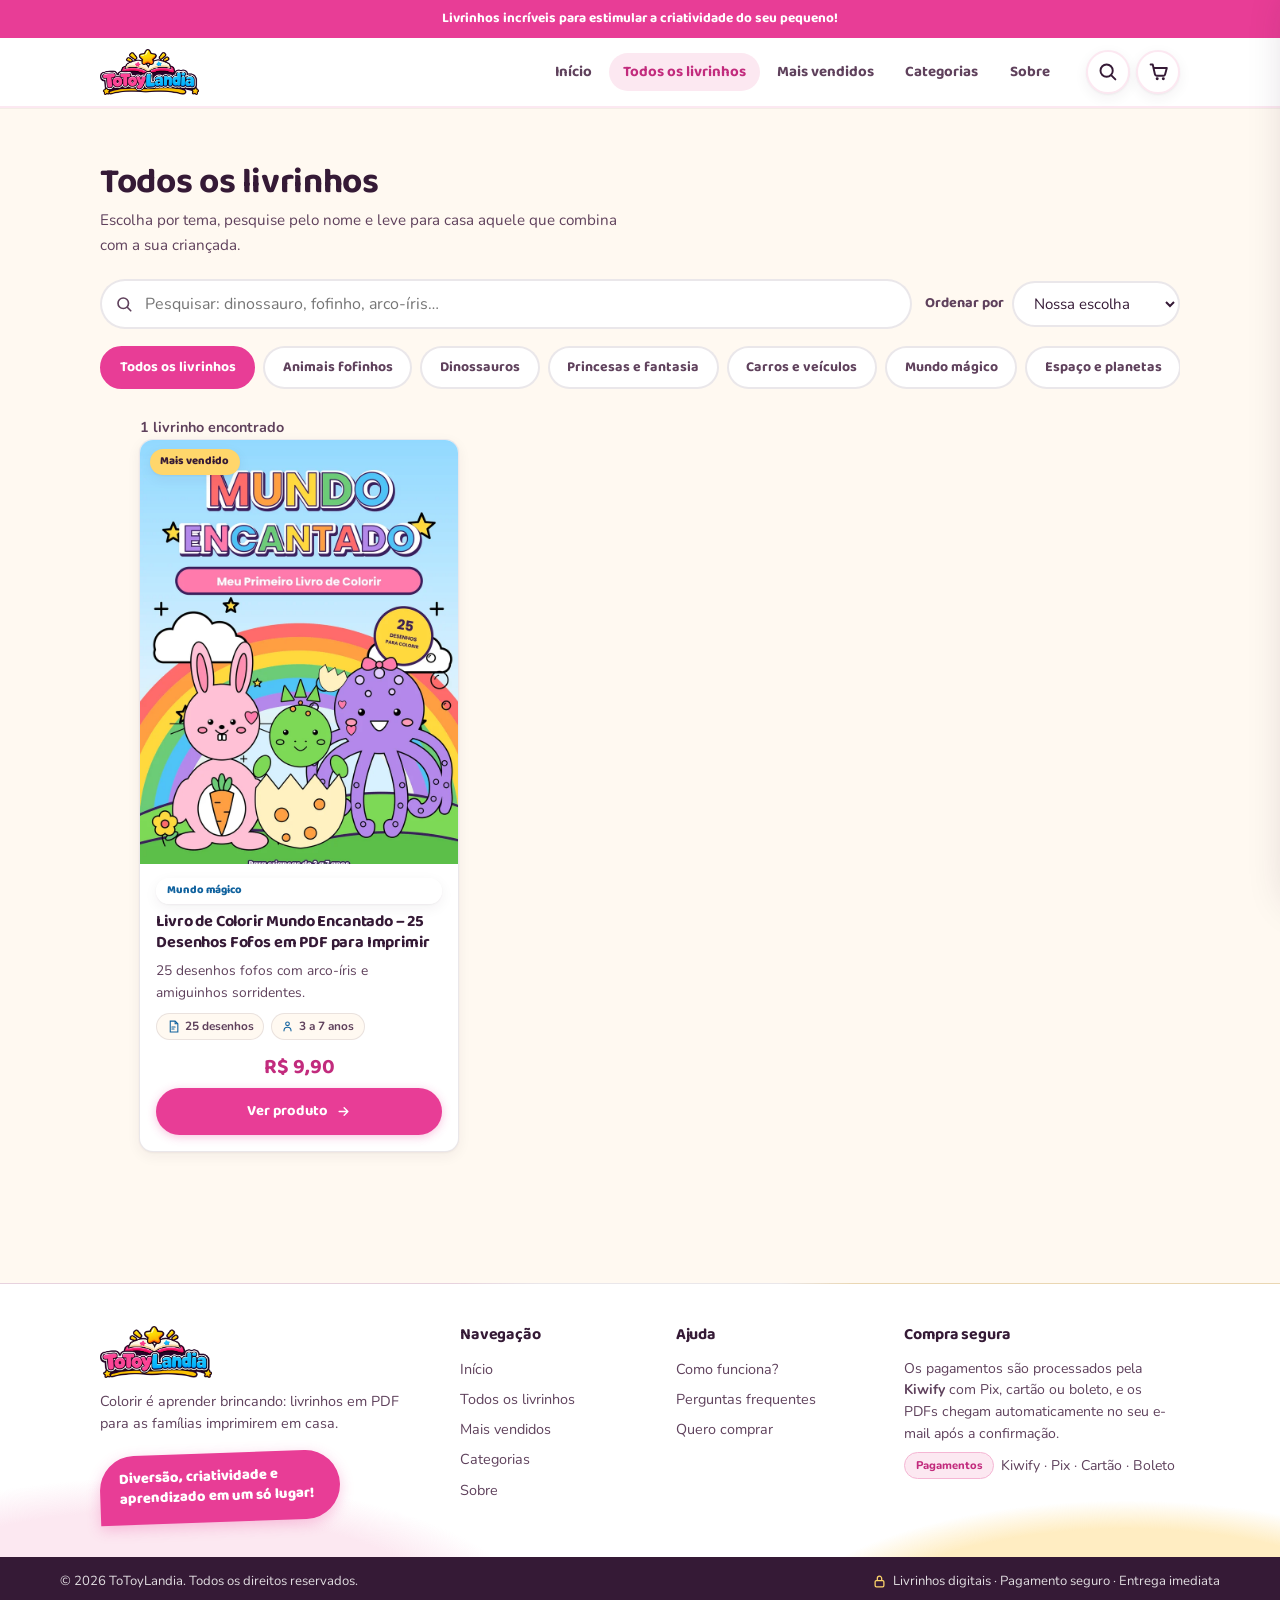
==== commit b903d9a0: "Nova identidade visual: logo horizontal e simbolo nos usos internos, favicon/icone dedicados, emojis" ====
--- a/catalogo.html
+++ b/catalogo.html
@@ -5,7 +5,8 @@
   <meta name="viewport" content="width=device-width, initial-scale=1.0">
   <title>Todos os livrinhos — ToToyLandia</title>
   <meta name="description" content="Catálogo de livrinhos de colorir em PDF da ToToyLandia: animais, dinossauros, princesas, carros, espaço e muito mais. Entrega imediata por e-mail.">
-  <link rel="icon" type="image/png" href="assets/logo.png">
+  <link rel="icon" href="assets/favicon.ico" sizes="any">
+  <link rel="apple-touch-icon" href="assets/apple-touch-icon.png">
   <link rel="preconnect" href="https://fonts.googleapis.com">
   <link rel="preconnect" href="https://fonts.gstatic.com" crossorigin>
   <link href="https://fonts.googleapis.com/css2?family=Baloo+2:wght@600;700;800&family=Nunito:wght@400;600;700;800&display=swap" rel="stylesheet">
@@ -57,7 +58,7 @@
       <div class="ttl-catalogo-grade" id="ttl-catalogo-grade"></div>
 
       <div class="ttl-sem-resultados" id="ttl-sem-resultados" hidden>
-        <img src="assets/logo.png" alt="" width="96" loading="lazy">
+        <img src="assets/logo-simbolo.webp" alt="" width="120" height="82" loading="lazy">
         <h3>Ops, nada por aqui</h3>
         <p>Nenhum livrinho encontrado com esses filtros. Tente outra palavra ou limpe a pesquisa.</p>
         <p style="margin-top: 1rem;">
--- a/css/style.css
+++ b/css/style.css
@@ -204,16 +204,17 @@
   text-decoration: none;
   flex-shrink: 0;
 }
-.ttl-logo img { border-radius: 14px; }
-.ttl-logo-texto {
-  font-family: var(--ttl-fonte-display);
-  font-weight: 800;
-  font-size: 1.32rem;
-  color: var(--ttl-rosa-escuro);
-  letter-spacing: -0.02em;
-  line-height: 1;
-}
-.ttl-logo-texto em { font-style: normal; color: var(--ttl-azul-escuro); }
+/* Logos rasterizadas: altura fixa, largura acompanha o ratio — nunca esticar,
+   nunca cortar (object-fit contain). */
+.ttl-logo img {
+  height: 46px;
+  width: auto;
+  object-fit: contain;
+}
+@media (max-width: 560px) {
+  .ttl-logo img { height: 40px; }
+}
+.ttl-footer-marca .ttl-logo img { height: 52px; }
 
 .ttl-nav {
   display: flex;
@@ -451,13 +452,13 @@
   display: grid;
   place-items: center;
   padding: 0.5rem;
-  min-height: 320px;
-}
-
-/* Ilustração original da marca em destaque */
+  min-height: 260px;
+}
+
+/* Logo horizontal da marca em destaque na vitrine */
 .ttl-hero-arte-figura {
-  width: min(88%, 380px);
-  border-radius: 30px;
+  width: min(90%, 440px);
+  border-radius: 22px;
   box-shadow: var(--ttl-sombra-forte), 0 0 0 8px var(--ttl-branco);
   transform: rotate(-1.5deg);
   position: relative;
@@ -495,7 +496,7 @@
   .ttl-hero-conteudo > * { margin-inline: auto; }
   .ttl-hero-confianca { justify-content: center; }
   .ttl-hero-arte { order: -1; min-height: 0; }
-  .ttl-hero-arte-figura { width: min(74%, 300px); }
+  .ttl-hero-arte-figura { width: min(84%, 360px); }
   .ttl-hero-flutuante-1 { top: 4%; left: 2%; }
   .ttl-hero-flutuante-2 { bottom: 2%; right: 2%; }
 }
@@ -621,6 +622,13 @@
   flex-wrap: wrap;
 }
 .ttl-secao-titulo { font-size: clamp(1.45rem, 3vw, 1.9rem); font-weight: 800; }
+.ttl-secao-estrelinha {
+  display: inline-block;
+  vertical-align: -0.06em;
+  margin-right: 0.35rem;
+  color: var(--ttl-rosa);
+}
+.ttl-secao-estrelinha svg { width: 0.82em; height: 0.82em; }
 .ttl-secao-intro {
   color: var(--ttl-ink-suave);
   font-size: 0.95rem;
@@ -686,11 +694,14 @@
   width: 60px;
   height: 60px;
   margin: 0 auto 0.7rem;
-  font-size: 1.75rem;
-  line-height: 1;
+  color: color-mix(in srgb, var(--colecao-cor) 62%, var(--ttl-ink));
   border-radius: 18px;
   background: color-mix(in srgb, var(--colecao-cor) 20%, var(--ttl-branco));
   position: relative;
+}
+.ttl-colecao-icone svg {
+  width: 30px;
+  height: 30px;
 }
 .ttl-colecao-nome {
   font-family: var(--ttl-fonte-display);
@@ -1420,11 +1431,8 @@
   align-items: center;
 }
 .ttl-sobre-caixa img {
-  width: min(100%, 300px);
+  width: min(100%, 340px);
   margin-inline: auto;
-  border-radius: var(--ttl-raio-grande);
-  border: 6px solid var(--ttl-branco);
-  box-shadow: var(--ttl-sombra-forte);
 }
 .ttl-sobre-caixa h2 { font-size: clamp(1.4rem, 3vw, 1.9rem); margin-bottom: 0.7rem; }
 .ttl-sobre-caixa > div > p { color: var(--ttl-ink-suave); max-width: 36rem; }
@@ -1473,7 +1481,6 @@
 }
 .ttl-footer-marca { display: grid; gap: 0.75rem; align-content: start; justify-items: start; }
 .ttl-footer-marca .ttl-logo { gap: 0.55rem; }
-.ttl-footer-marca .ttl-logo-texto { color: var(--ttl-rosa-escuro); font-size: 1.25rem; }
 .ttl-footer-slogan { font-size: 0.9rem; color: var(--ttl-ink-suave); max-width: 20rem; line-height: 1.55; }
 .ttl-footer-sticker {
   font-family: var(--ttl-fonte-display);
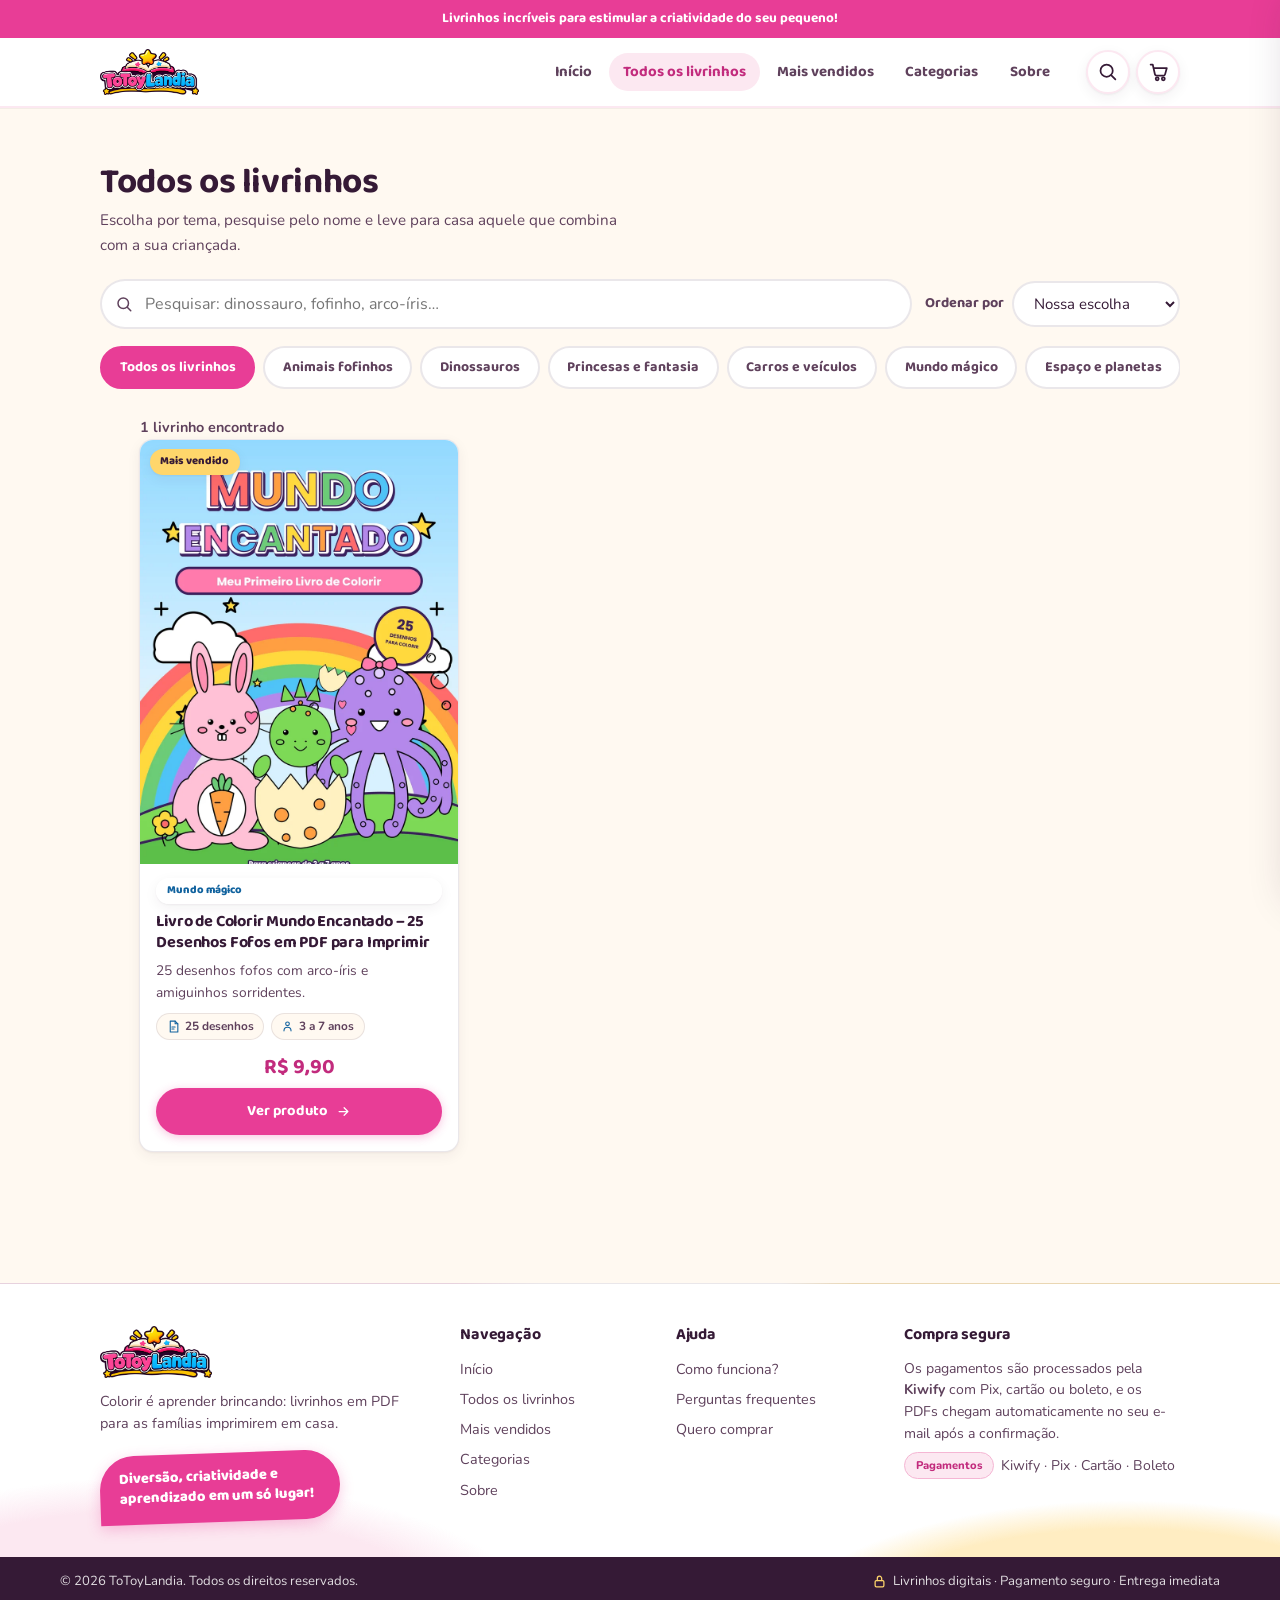
==== commit 191db93f: "Sistema de icones SVG proprio: duas familias (linha + cheio cartoon), modulo js/icons.js com 49 icon" ====
--- a/catalogo.html
+++ b/catalogo.html
@@ -27,11 +27,11 @@
     <section class="ttl-catalogo-controles" aria-label="Filtros do catálogo">
       <div class="ttl-busca-area">
         <form role="search" onsubmit="return false;">
-          <svg viewBox="0 0 24 24" width="18" height="18" aria-hidden="true"><circle cx="11" cy="11" r="7" fill="none" stroke="currentColor" stroke-width="2.2"/><path d="M21 21l-4.3-4.3" fill="none" stroke="currentColor" stroke-width="2.2" stroke-linecap="round"/></svg>
+          <span class="ttl-ico" data-ico="busca" data-ico-tamanho="18" aria-hidden="true"></span>
           <label class="sr-unica" for="ttl-busca">Pesquisar livrinhos</label>
           <input type="search" id="ttl-busca" placeholder="Pesquisar: dinossauro, fofinho, arco-íris…" autocomplete="off">
           <button type="button" class="ttl-busca-limpar" id="ttl-busca-limpar" aria-label="Limpar pesquisa">
-            <svg viewBox="0 0 24 24" width="14" height="14" aria-hidden="true"><path d="M6 6l12 12M18 6L6 18" fill="none" stroke="currentColor" stroke-width="2.6" stroke-linecap="round"/></svg>
+            <span class="ttl-ico" data-ico="fechar" data-ico-tamanho="14" aria-hidden="true"></span>
           </button>
         </form>
         <div class="ttl-ordenacao">
@@ -58,7 +58,7 @@
       <div class="ttl-catalogo-grade" id="ttl-catalogo-grade"></div>
 
       <div class="ttl-sem-resultados" id="ttl-sem-resultados" hidden>
-        <img src="assets/logo-simbolo.webp" alt="" width="120" height="82" loading="lazy">
+        <span class="ttl-ico" data-ico="lupaCartoon" data-ico-tamanho="72" aria-hidden="true"></span>
         <h3>Ops, nada por aqui</h3>
         <p>Nenhum livrinho encontrado com esses filtros. Tente outra palavra ou limpe a pesquisa.</p>
         <p style="margin-top: 1rem;">
@@ -82,6 +82,7 @@
 
   <script src="js/config.js"></script>
   <script src="js/store.js"></script>
+  <script src="js/icons.js"></script>
   <script src="js/ui.js"></script>
   <script src="js/catalogo.js"></script>
 </body>
--- a/css/style.css
+++ b/css/style.css
@@ -196,6 +196,18 @@
   gap: 1.4rem;
   min-height: 68px;
 }
+
+/* ---- Sistema de ícones (js/icons.js) ---- */
+/* .ttl-ico é o wrapper neutro: alinhar sem afetar o tamanho do SVG,
+   que cada chamada define explicitamente (nitidez estável). */
+.ttl-ico {
+  display: inline-flex;
+  align-items: center;
+  justify-content: center;
+  line-height: 0;
+  flex-shrink: 0;
+}
+.ttl-ico svg { display: block; }
 
 .ttl-logo {
   display: flex;
@@ -435,13 +447,10 @@
   max-width: 12.5rem;
   line-height: 1.35;
 }
-.ttl-hero-confianca svg {
-  flex-shrink: 0;
+.ttl-hero-confianca .ttl-ico {
   width: 34px;
   height: 34px;
   border-radius: 50%;
-  padding: 8px;
-  box-sizing: border-box;
 }
 .ttl-hero-confianca .ic-amarelo { color: #B47D00; background: var(--ttl-amarelo-suave); }
 .ttl-hero-confianca .ic-azul { color: var(--ttl-azul-escuro); background: var(--ttl-azul-claro); }
@@ -533,12 +542,9 @@
   border-radius: 13px;
   display: grid;
   place-items: center;
-  color: var(--ttl-roxo);
-  background: rgba(123, 91, 230, 0.11);
-}
-.ttl-tira:nth-child(2) .ttl-tira-icone { color: var(--ttl-azul-escuro); background: rgba(47, 167, 224, 0.11); }
-.ttl-tira:nth-child(3) .ttl-tira-icone { color: #B9770900; background: transparent; }
-.ttl-tira:nth-child(3) .ttl-tira-icone { color: var(--ttl-rosa-escuro); background: var(--ttl-rosa-fundo); }
+}
+.ttl-tira:nth-child(2) .ttl-tira-icone { background: rgba(47, 167, 224, 0.11); }
+.ttl-tira:nth-child(3) .ttl-tira-icone { background: var(--ttl-rosa-fundo); }
 .ttl-tira strong {
   font-family: var(--ttl-fonte-display);
   display: block;
@@ -623,12 +629,10 @@
 }
 .ttl-secao-titulo { font-size: clamp(1.45rem, 3vw, 1.9rem); font-weight: 800; }
 .ttl-secao-estrelinha {
-  display: inline-block;
-  vertical-align: -0.06em;
-  margin-right: 0.35rem;
-  color: var(--ttl-rosa);
-}
-.ttl-secao-estrelinha svg { width: 0.82em; height: 0.82em; }
+  display: inline-flex;
+  vertical-align: -0.18em;
+  margin-right: 0.4rem;
+}
 .ttl-secao-intro {
   color: var(--ttl-ink-suave);
   font-size: 0.95rem;
@@ -998,10 +1002,12 @@
   padding: 3.6rem 1rem;
   color: var(--ttl-ink-suave);
 }
+.ttl-sem-resultados .ttl-ico, .ttl-estado-vazio .ttl-ico {
+  display: flex;
+  margin: 0 auto 1.2rem;
+}
 .ttl-sem-resultados img, .ttl-estado-vazio img {
   margin: 0 auto 1rem;
-  border-radius: 20px;
-  opacity: 0.9;
 }
 .ttl-sem-resultados h3, .ttl-estado-vazio h2 { font-size: 1.4rem; margin-bottom: 0.4rem; }
 .ttl-estado-vazio .ttl-btn { margin-top: 1.2rem; }
@@ -1216,14 +1222,12 @@
   gap: 0.75rem;
   align-items: flex-start;
 }
-.ttl-receber-caixa svg {
-  flex-shrink: 0;
+.ttl-receber-caixa .ttl-ico {
+  width: 24px;
+  height: 24px;
   color: var(--ttl-verde);
   background: rgba(76, 201, 138, 0.14);
   border-radius: 50%;
-  padding: 4px;
-  width: 24px;
-  height: 24px;
   margin-top: 0.15rem;
 }
 .ttl-receber-caixa li strong { font-family: var(--ttl-fonte-display); font-size: 0.97rem; display: block; }
@@ -1336,12 +1340,11 @@
   border-radius: 12px;
   display: grid;
   place-items: center;
-  color: var(--ttl-azul-escuro);
   background: rgba(47, 167, 224, 0.1);
 }
-.ttl-beneficio:nth-child(2) .ttl-beneficio-icone { color: var(--ttl-rosa-escuro); background: var(--ttl-rosa-fundo); }
-.ttl-beneficio:nth-child(3) .ttl-beneficio-icone { color: var(--ttl-roxo); background: rgba(123, 91, 230, 0.1); }
-.ttl-beneficio:nth-child(4) .ttl-beneficio-icone { color: #1D7A4C; background: rgba(76, 201, 138, 0.13); }
+.ttl-beneficio:nth-child(2) .ttl-beneficio-icone { background: var(--ttl-rosa-fundo); }
+.ttl-beneficio:nth-child(3) .ttl-beneficio-icone { background: rgba(123, 91, 230, 0.1); }
+.ttl-beneficio:nth-child(4) .ttl-beneficio-icone { background: rgba(76, 201, 138, 0.13); }
 
 /* ============ FAQ (acordeão) ============ */
 
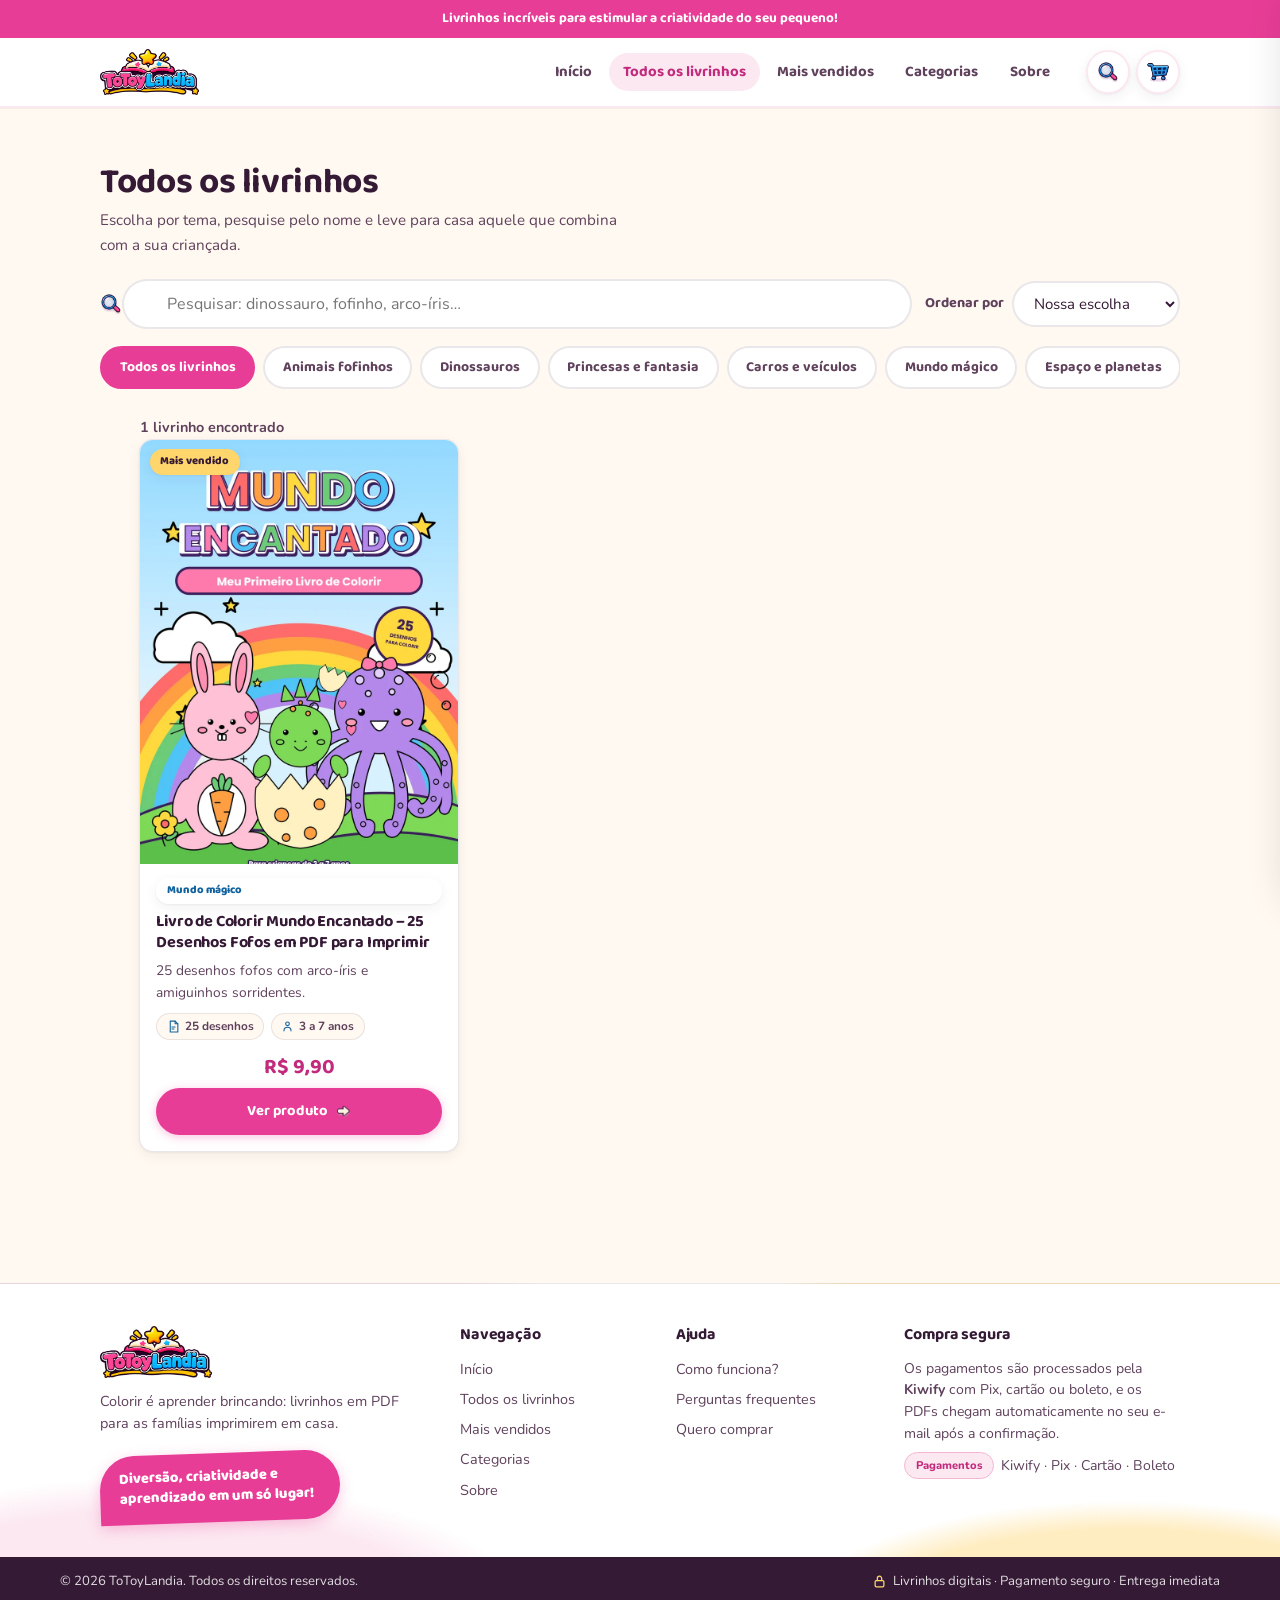
==== commit 4e47078f: "instala biblioteca oficial de icones PNG (87) e refinamento premium: hero com capa real do produto, " ====
--- a/catalogo.html
+++ b/catalogo.html
@@ -27,11 +27,11 @@
     <section class="ttl-catalogo-controles" aria-label="Filtros do catálogo">
       <div class="ttl-busca-area">
         <form role="search" onsubmit="return false;">
-          <span class="ttl-ico" data-ico="busca" data-ico-tamanho="18" aria-hidden="true"></span>
+          <span class="ttl-ico" data-ico="busca" data-ico-tamanho="22" aria-hidden="true"></span>
           <label class="sr-unica" for="ttl-busca">Pesquisar livrinhos</label>
           <input type="search" id="ttl-busca" placeholder="Pesquisar: dinossauro, fofinho, arco-íris…" autocomplete="off">
           <button type="button" class="ttl-busca-limpar" id="ttl-busca-limpar" aria-label="Limpar pesquisa">
-            <span class="ttl-ico" data-ico="fechar" data-ico-tamanho="14" aria-hidden="true"></span>
+            <span class="ttl-ico" data-ico="fechar" data-ico-tamanho="20" aria-hidden="true"></span>
           </button>
         </form>
         <div class="ttl-ordenacao">
--- a/css/style.css
+++ b/css/style.css
@@ -208,6 +208,12 @@
   flex-shrink: 0;
 }
 .ttl-ico svg { display: block; }
+/* Ícones oficiais PNG (biblioteca da marca): transparência preservada,
+   proporção exata via width/height do arquivo — nunca esticar. */
+.ttl-ico img, img.ttl-ico-img {
+  display: block;
+  object-fit: contain;
+}
 
 .ttl-logo {
   display: flex;
@@ -464,9 +470,10 @@
   min-height: 260px;
 }
 
-/* Logo horizontal da marca em destaque na vitrine */
+/* Capa real do produto (arte oficial da vitrine) em destaque no hero */
 .ttl-hero-arte-figura {
-  width: min(90%, 440px);
+  width: min(72%, 320px);
+  height: auto;
   border-radius: 22px;
   box-shadow: var(--ttl-sombra-forte), 0 0 0 8px var(--ttl-branco);
   transform: rotate(-1.5deg);
@@ -489,7 +496,7 @@
   z-index: 4;
   white-space: nowrap;
 }
-.ttl-hero-flutuante svg { flex-shrink: 0; }
+.ttl-hero-flutuante svg, .ttl-hero-flutuante img, .ttl-hero-flutuante .ttl-ico { flex-shrink: 0; }
 .ttl-hero-flutuante-1 { top: 6%; left: -2%; color: var(--ttl-rosa-escuro); animation: ttl-flutuar 5s ease-in-out infinite; }
 .ttl-hero-flutuante-2 { bottom: 8%; right: -2%; color: var(--ttl-azul-escuro); animation: ttl-flutuar 5.8s ease-in-out 0.8s infinite; }
 @keyframes ttl-flutuar {
@@ -505,7 +512,7 @@
   .ttl-hero-conteudo > * { margin-inline: auto; }
   .ttl-hero-confianca { justify-content: center; }
   .ttl-hero-arte { order: -1; min-height: 0; }
-  .ttl-hero-arte-figura { width: min(84%, 360px); }
+  .ttl-hero-arte-figura { width: min(80%, 300px); }
   .ttl-hero-flutuante-1 { top: 4%; left: 2%; }
   .ttl-hero-flutuante-2 { bottom: 2%; right: 2%; }
 }
@@ -542,9 +549,10 @@
   border-radius: 13px;
   display: grid;
   place-items: center;
-}
-.ttl-tira:nth-child(2) .ttl-tira-icone { background: rgba(47, 167, 224, 0.11); }
-.ttl-tira:nth-child(3) .ttl-tira-icone { background: var(--ttl-rosa-fundo); }
+  background: var(--ttl-branco);
+}
+.ttl-tira:nth-child(2) .ttl-tira-icone,
+.ttl-tira:nth-child(3) .ttl-tira-icone { background: var(--ttl-branco); }
 .ttl-tira strong {
   font-family: var(--ttl-fonte-display);
   display: block;
@@ -695,17 +703,18 @@
 .ttl-colecao-icone {
   display: grid;
   place-items: center;
-  width: 60px;
-  height: 60px;
+  width: 76px;
+  height: 76px;
   margin: 0 auto 0.7rem;
-  color: color-mix(in srgb, var(--colecao-cor) 62%, var(--ttl-ink));
   border-radius: 18px;
-  background: color-mix(in srgb, var(--colecao-cor) 20%, var(--ttl-branco));
+  background: var(--ttl-branco);
+  border: 1.5px solid var(--ttl-borda);
+  box-shadow: var(--ttl-sombra);
   position: relative;
 }
+.ttl-colecao-icone img,
 .ttl-colecao-icone svg {
-  width: 30px;
-  height: 30px;
+  display: block;
 }
 .ttl-colecao-nome {
   font-family: var(--ttl-fonte-display);
@@ -1223,10 +1232,9 @@
   align-items: flex-start;
 }
 .ttl-receber-caixa .ttl-ico {
-  width: 24px;
-  height: 24px;
-  color: var(--ttl-verde);
-  background: rgba(76, 201, 138, 0.14);
+  width: 28px;
+  height: 28px;
+  background: transparent;
   border-radius: 50%;
   margin-top: 0.15rem;
 }
@@ -1301,9 +1309,8 @@
   width: 40px;
   height: 40px;
   border-radius: 50%;
-  border: none;
-  background: var(--ttl-ink);
-  color: var(--ttl-branco);
+  border: 2px solid var(--ttl-borda);
+  background: var(--ttl-branco);
   display: grid;
   place-items: center;
   box-shadow: var(--ttl-sombra-forte);
@@ -1340,11 +1347,11 @@
   border-radius: 12px;
   display: grid;
   place-items: center;
-  background: rgba(47, 167, 224, 0.1);
-}
-.ttl-beneficio:nth-child(2) .ttl-beneficio-icone { background: var(--ttl-rosa-fundo); }
-.ttl-beneficio:nth-child(3) .ttl-beneficio-icone { background: rgba(123, 91, 230, 0.1); }
-.ttl-beneficio:nth-child(4) .ttl-beneficio-icone { background: rgba(76, 201, 138, 0.13); }
+  background: var(--ttl-branco);
+}
+.ttl-beneficio:nth-child(2) .ttl-beneficio-icone,
+.ttl-beneficio:nth-child(3) .ttl-beneficio-icone,
+.ttl-beneficio:nth-child(4) .ttl-beneficio-icone { background: var(--ttl-branco); }
 
 /* ============ FAQ (acordeão) ============ */
 
@@ -1403,11 +1410,9 @@
 }
 .ttl-banner-seguranca-escudo {
   flex-shrink: 0;
-  width: 60px;
-  height: 60px;
+  width: 64px;
+  height: 64px;
   border-radius: 50%;
-  background: var(--ttl-azul-claro);
-  color: var(--ttl-azul-escuro);
   display: grid;
   place-items: center;
 }
@@ -1655,11 +1660,10 @@
   justify-items: center;
 }
 .ttl-carrinho-vazio-icone {
-  width: 68px;
-  height: 68px;
+  width: 84px;
+  height: 84px;
   border-radius: 50%;
-  background: var(--ttl-rosa-fundo);
-  color: var(--ttl-rosa-escuro);
+  background: var(--ttl-creme);
   display: grid;
   place-items: center;
 }
@@ -1684,7 +1688,7 @@
   color: var(--ttl-ink);
 }
 .ttl-carrinho-entrega { font-size: 0.78rem; color: var(--ttl-ink-suave); display: flex; gap: 0.4rem; align-items: flex-start; }
-.ttl-carrinho-entrega svg { flex-shrink: 0; color: var(--ttl-verde); margin-top: 0.1rem; }
+.ttl-carrinho-entrega svg, .ttl-carrinho-entrega img { flex-shrink: 0; margin-top: 0.1rem; }
 .ttl-carrinho-botoes { display: grid; gap: 0.55rem; margin-top: 0.2rem; }
 
 /* ============ Toasts ============ */
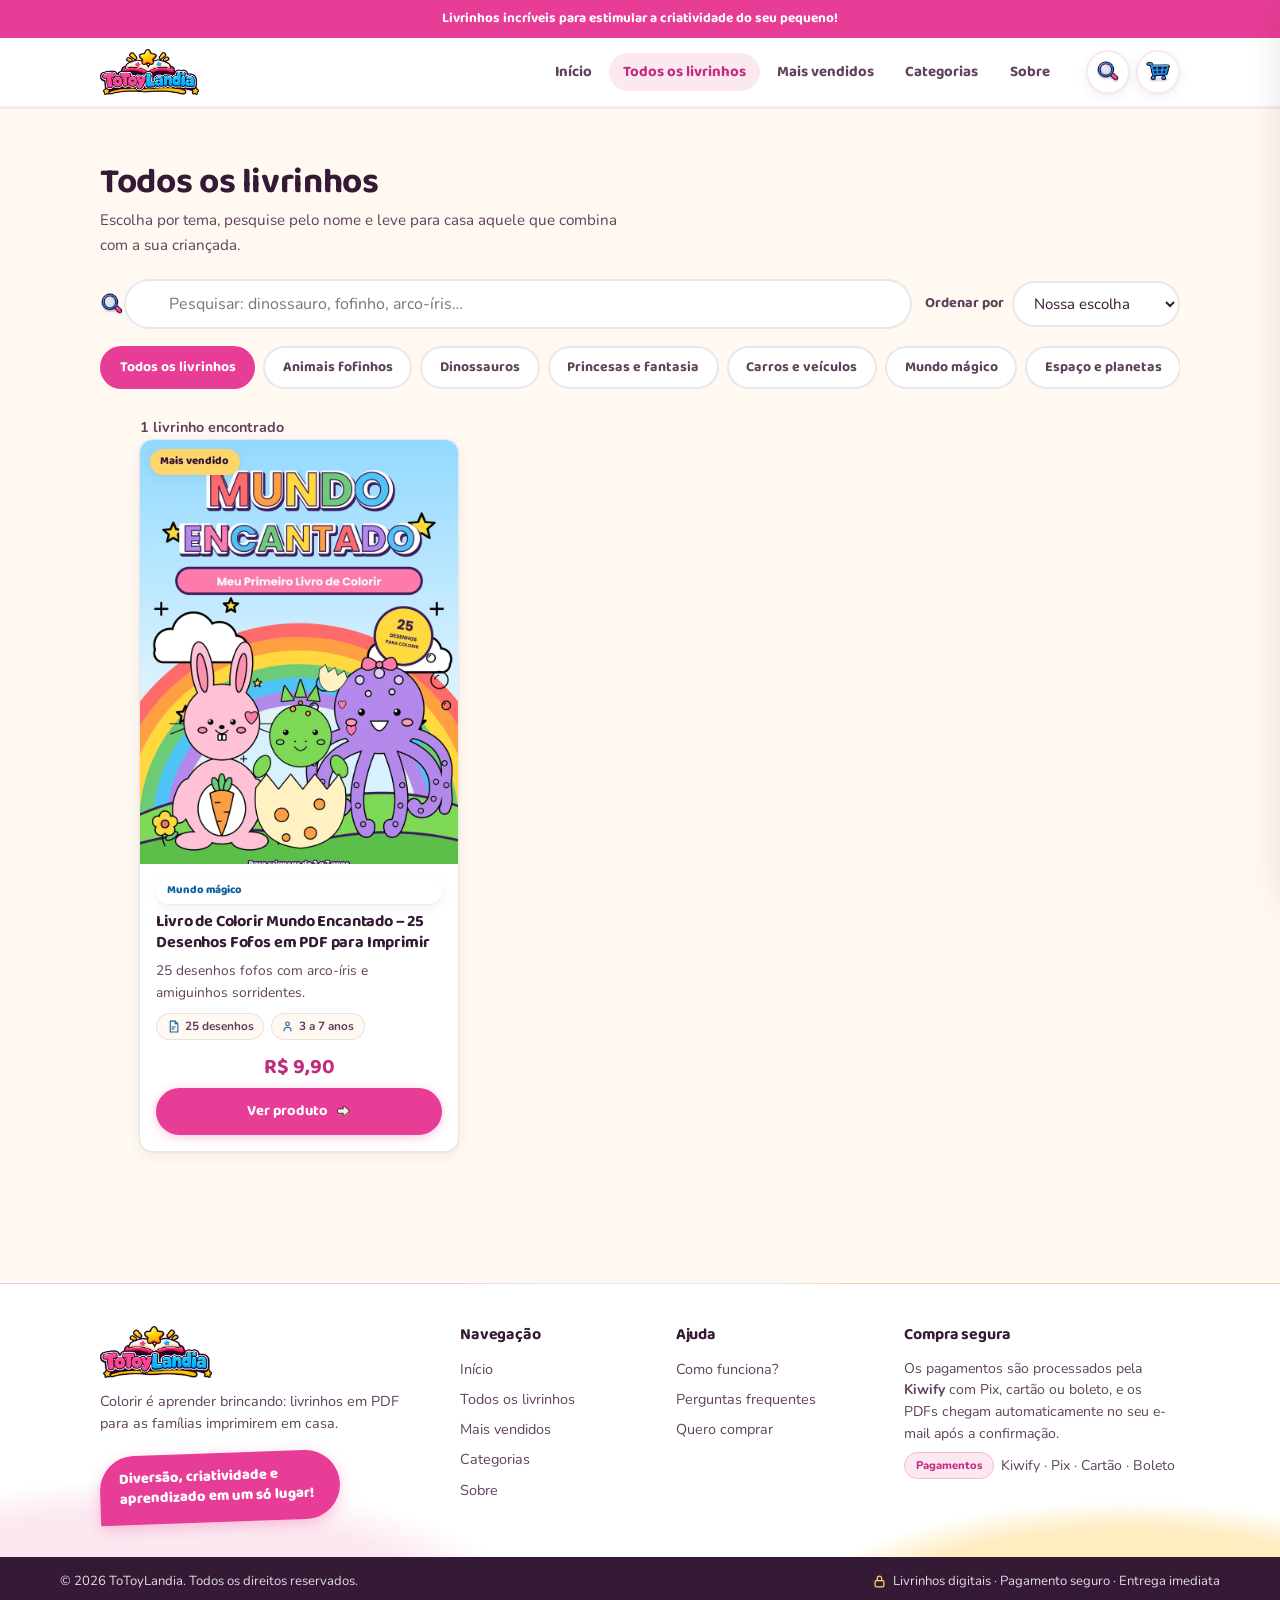
==== commit 2ef285d2: "ajusta controles para faixa 26px do brief (busca, carrinho)" ====
--- a/catalogo.html
+++ b/catalogo.html
@@ -27,7 +27,7 @@
     <section class="ttl-catalogo-controles" aria-label="Filtros do catálogo">
       <div class="ttl-busca-area">
         <form role="search" onsubmit="return false;">
-          <span class="ttl-ico" data-ico="busca" data-ico-tamanho="22" aria-hidden="true"></span>
+          <span class="ttl-ico" data-ico="busca" data-ico-tamanho="24" aria-hidden="true"></span>
           <label class="sr-unica" for="ttl-busca">Pesquisar livrinhos</label>
           <input type="search" id="ttl-busca" placeholder="Pesquisar: dinossauro, fofinho, arco-íris…" autocomplete="off">
           <button type="button" class="ttl-busca-limpar" id="ttl-busca-limpar" aria-label="Limpar pesquisa">
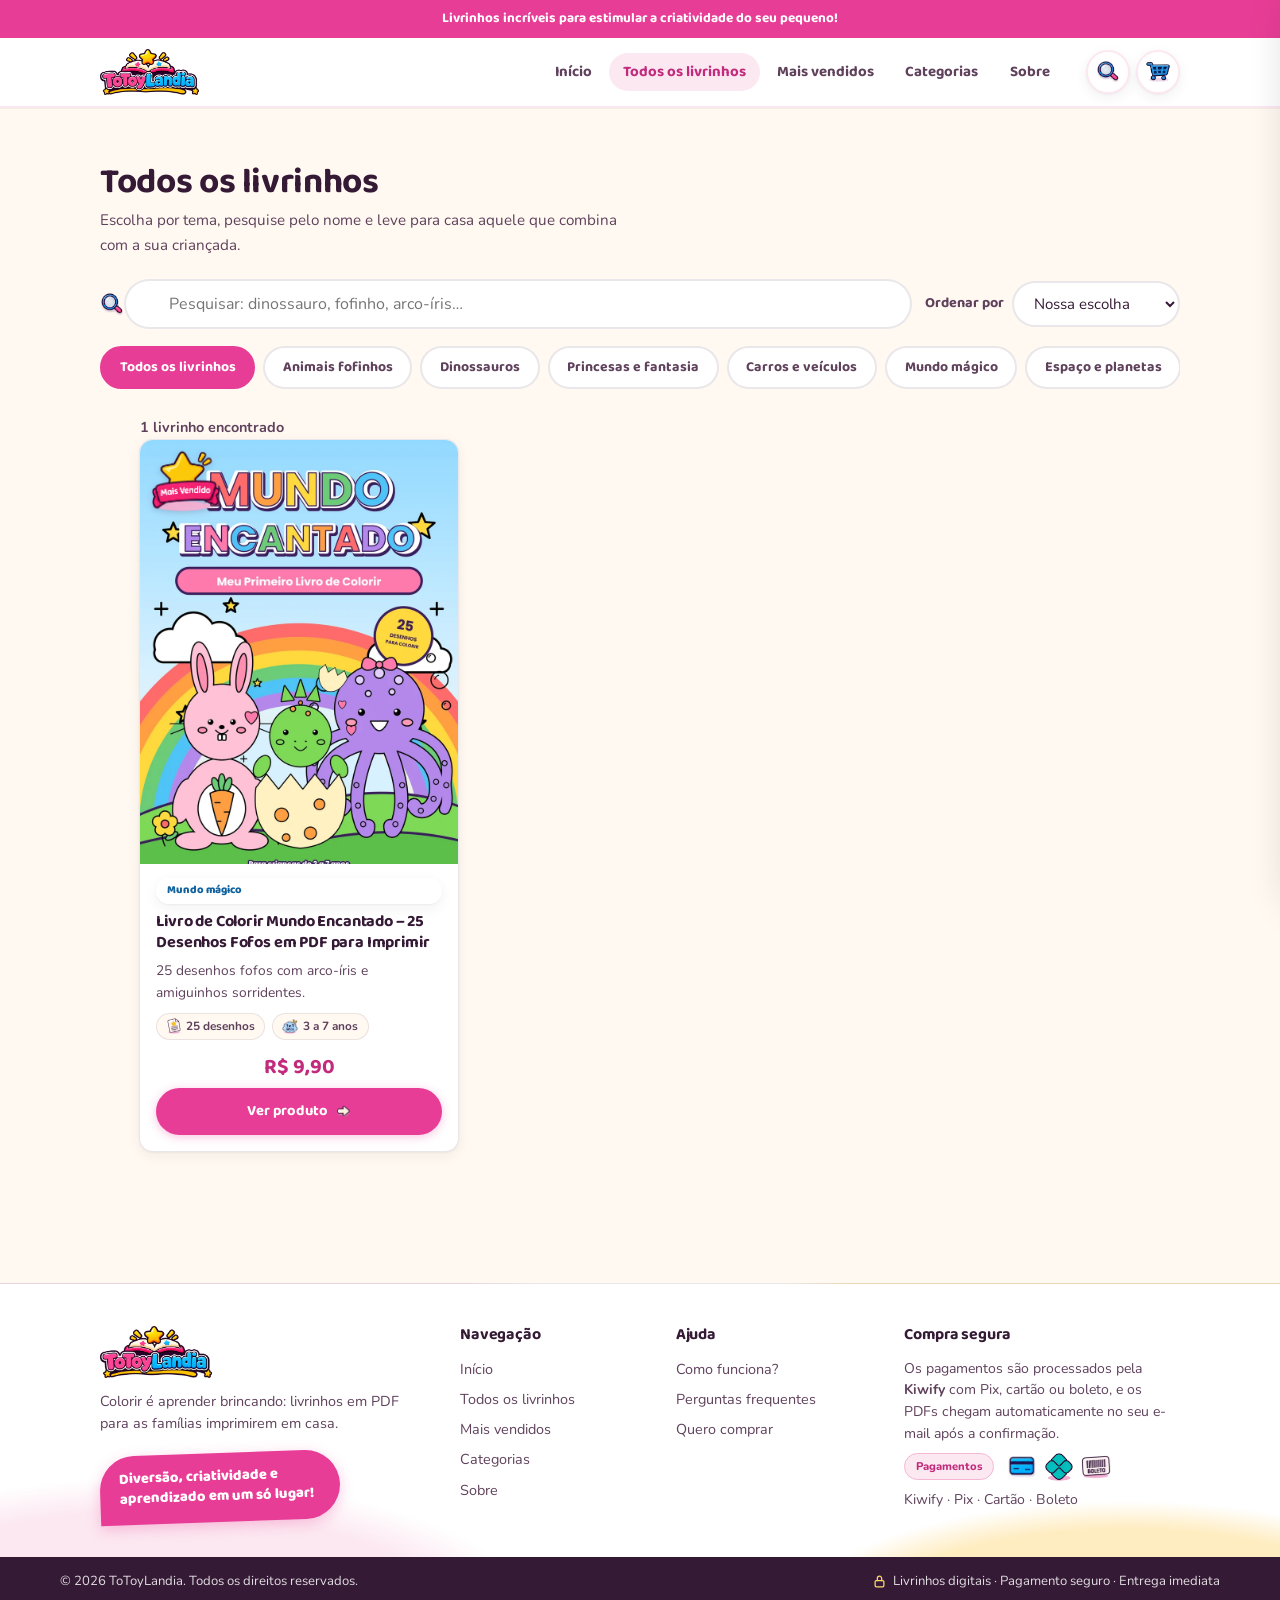
==== commit 5f1ef984: "integracao da cartela nova: 15 icones oficiais (carro, menu, seta abaixo, chips, pix/boleto, A4, pas" ====
--- a/catalogo.html
+++ b/catalogo.html
@@ -67,7 +67,10 @@
       </div>
 
       <div class="ttl-carregar-mais-area">
-        <button class="ttl-btn ttl-btn-secundario" id="ttl-carregar-mais" hidden>Mostrar mais livrinhos</button>
+        <button class="ttl-btn ttl-btn-secundario" id="ttl-carregar-mais" hidden>
+          <span class="ttl-ico" data-ico="chevronAbaixoPng" data-ico-tamanho="22" aria-hidden="true"></span>
+          Mostrar mais livrinhos
+        </button>
       </div>
     </section>
   </main>
--- a/css/style.css
+++ b/css/style.css
@@ -765,13 +765,13 @@
   background: linear-gradient(160deg, var(--ttl-rosa-fundo) 0%, var(--ttl-amarelo-suave) 100%);
   overflow: hidden;
 }
-.ttl-card-capa img {
+.ttl-card-capa > img {
   width: 100%;
   height: 100%;
   object-fit: cover;
   transition: transform 0.35s ease;
 }
-.ttl-card:hover .ttl-card-capa img { transform: scale(1.04); }
+.ttl-card:hover .ttl-card-capa > img { transform: scale(1.04); }
 
 .ttl-card-info {
   position: absolute;
@@ -806,6 +806,20 @@
   align-items: center;
   gap: 0.3rem;
 }
+.ttl-card-selo-art {
+  display: inline-flex;
+  flex-shrink: 0;
+  filter: drop-shadow(0 2px 3px rgba(53, 26, 54, 0.18));
+}
+.ttl-card-selo-art img { display: block; }
+.ttl-selo-topvenda-art {
+  position: absolute;
+  top: 1rem;
+  right: 0.9rem;
+  filter: drop-shadow(0 2px 3px rgba(53, 26, 54, 0.2));
+  line-height: 0;
+}
+.ttl-selo-topvenda-art img { display: block; }
 .ttl-card-selo-promo { background: var(--ttl-rosa); color: var(--ttl-branco); }
 .ttl-card-selo-em-breve { background: var(--ttl-azul-claro); color: var(--ttl-azul-escuro); }
 
@@ -1056,7 +1070,7 @@
   box-shadow: var(--ttl-sombra-forte);
   cursor: zoom-in;
 }
-.ttl-produto-capa img { width: 100%; aspect-ratio: 3 / 4; object-fit: cover; }
+.ttl-produto-capa > img { width: 100%; aspect-ratio: 3 / 4; object-fit: cover; }
 .ttl-produto-capa-ajuda {
   position: absolute;
   bottom: 0.8rem;
@@ -1137,6 +1151,12 @@
   padding: 0.7rem 0.4rem;
   text-align: center;
 }
+.ttl-produto-detalhe .ttl-ico {
+  display: flex;
+  justify-content: center;
+  margin-bottom: 0.45rem;
+}
+.ttl-produto-detalhe .ttl-ico img { display: block; }
 .ttl-produto-detalhe strong {
   font-family: var(--ttl-fonte-display);
   font-size: 1rem;
@@ -1465,6 +1485,24 @@
   padding: 0.85rem 1.05rem;
   line-height: 1.5;
   border-radius: var(--ttl-raio);
+}
+
+.ttl-pagamentos-icones {
+  display: inline-flex;
+  gap: 0.45rem;
+  align-items: center;
+  margin-inline: 0.35rem;
+  vertical-align: middle;
+}
+/* Fileira de passos "Como funciona" — arte com setas acima da grade */
+.ttl-passos-capa {
+  display: flex;
+  justify-content: center;
+  margin: -0.4rem auto 1.2rem;
+}
+.ttl-passos-capa img { display: block; }
+@media (max-width: 640px) {
+  .ttl-passos-capa img { width: min(86%, 300px); height: auto; }
 }
 
 /* ============ Rodapé ============ */
